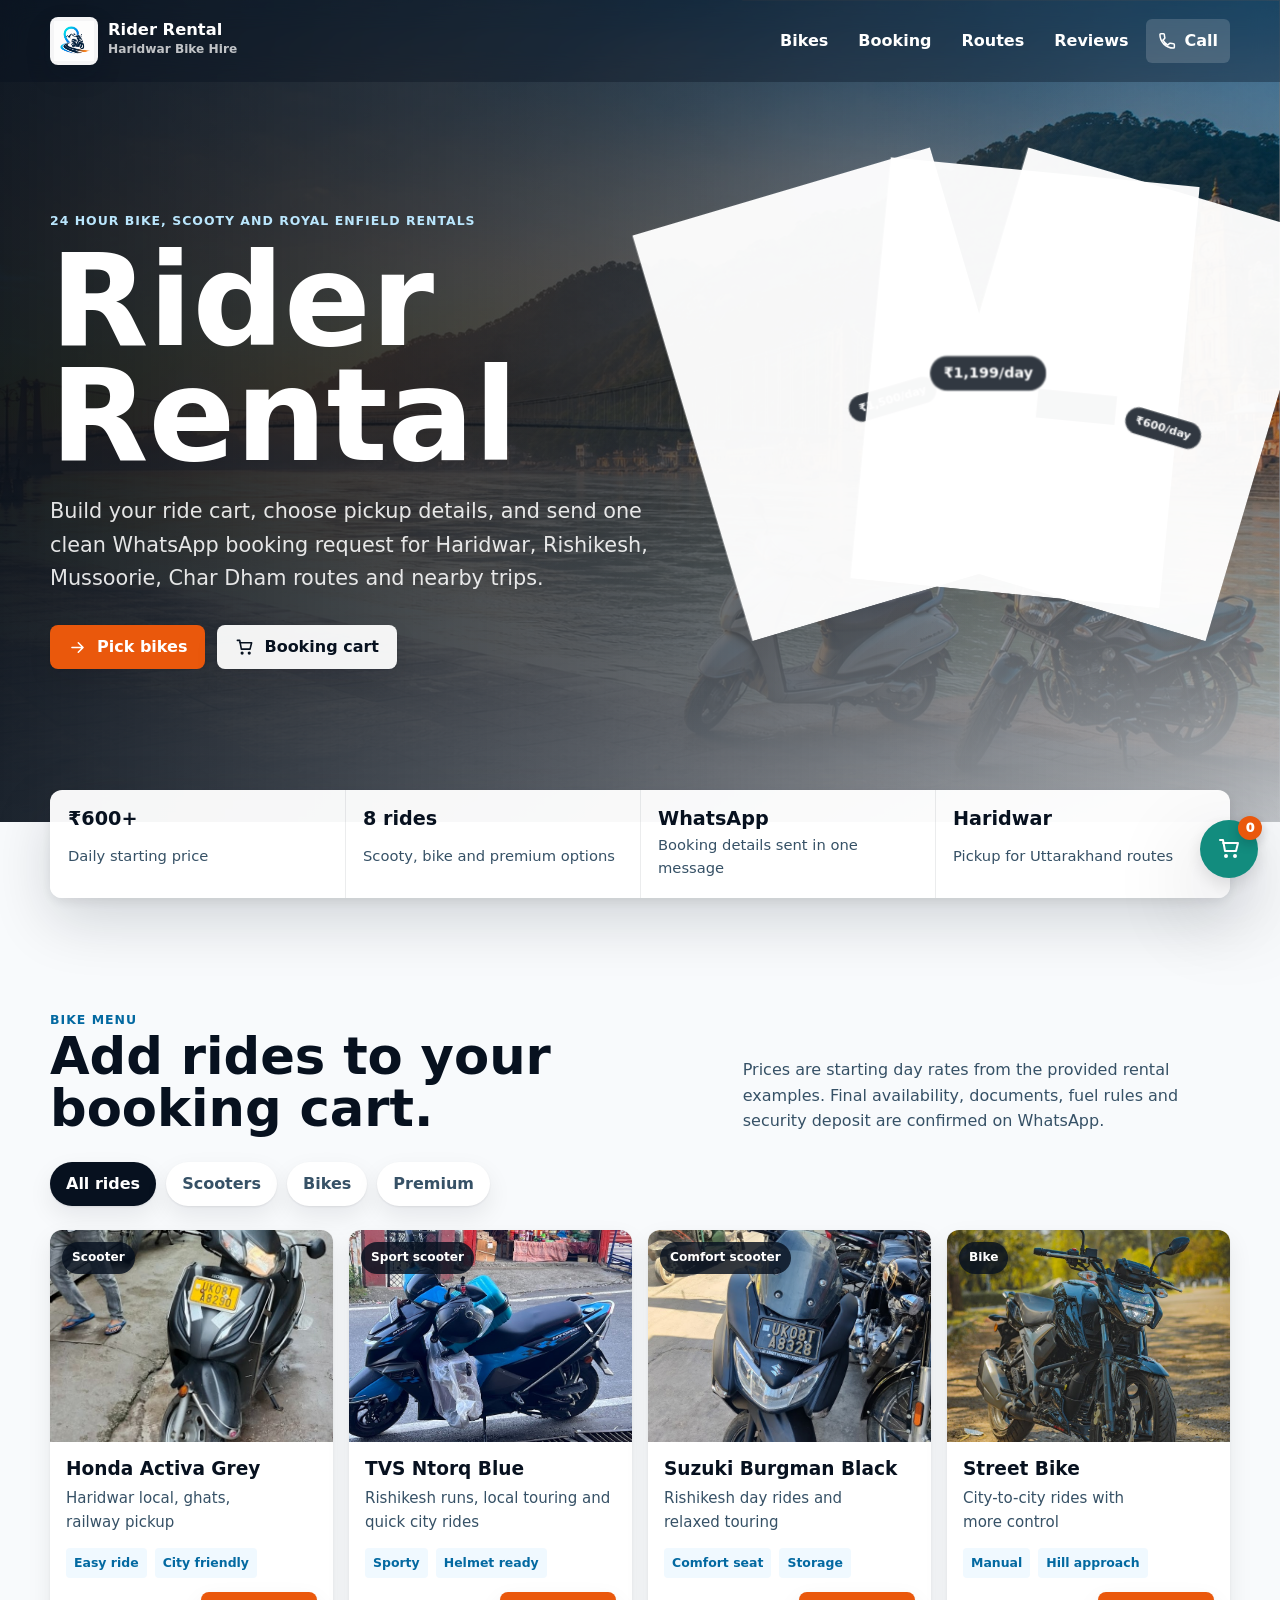
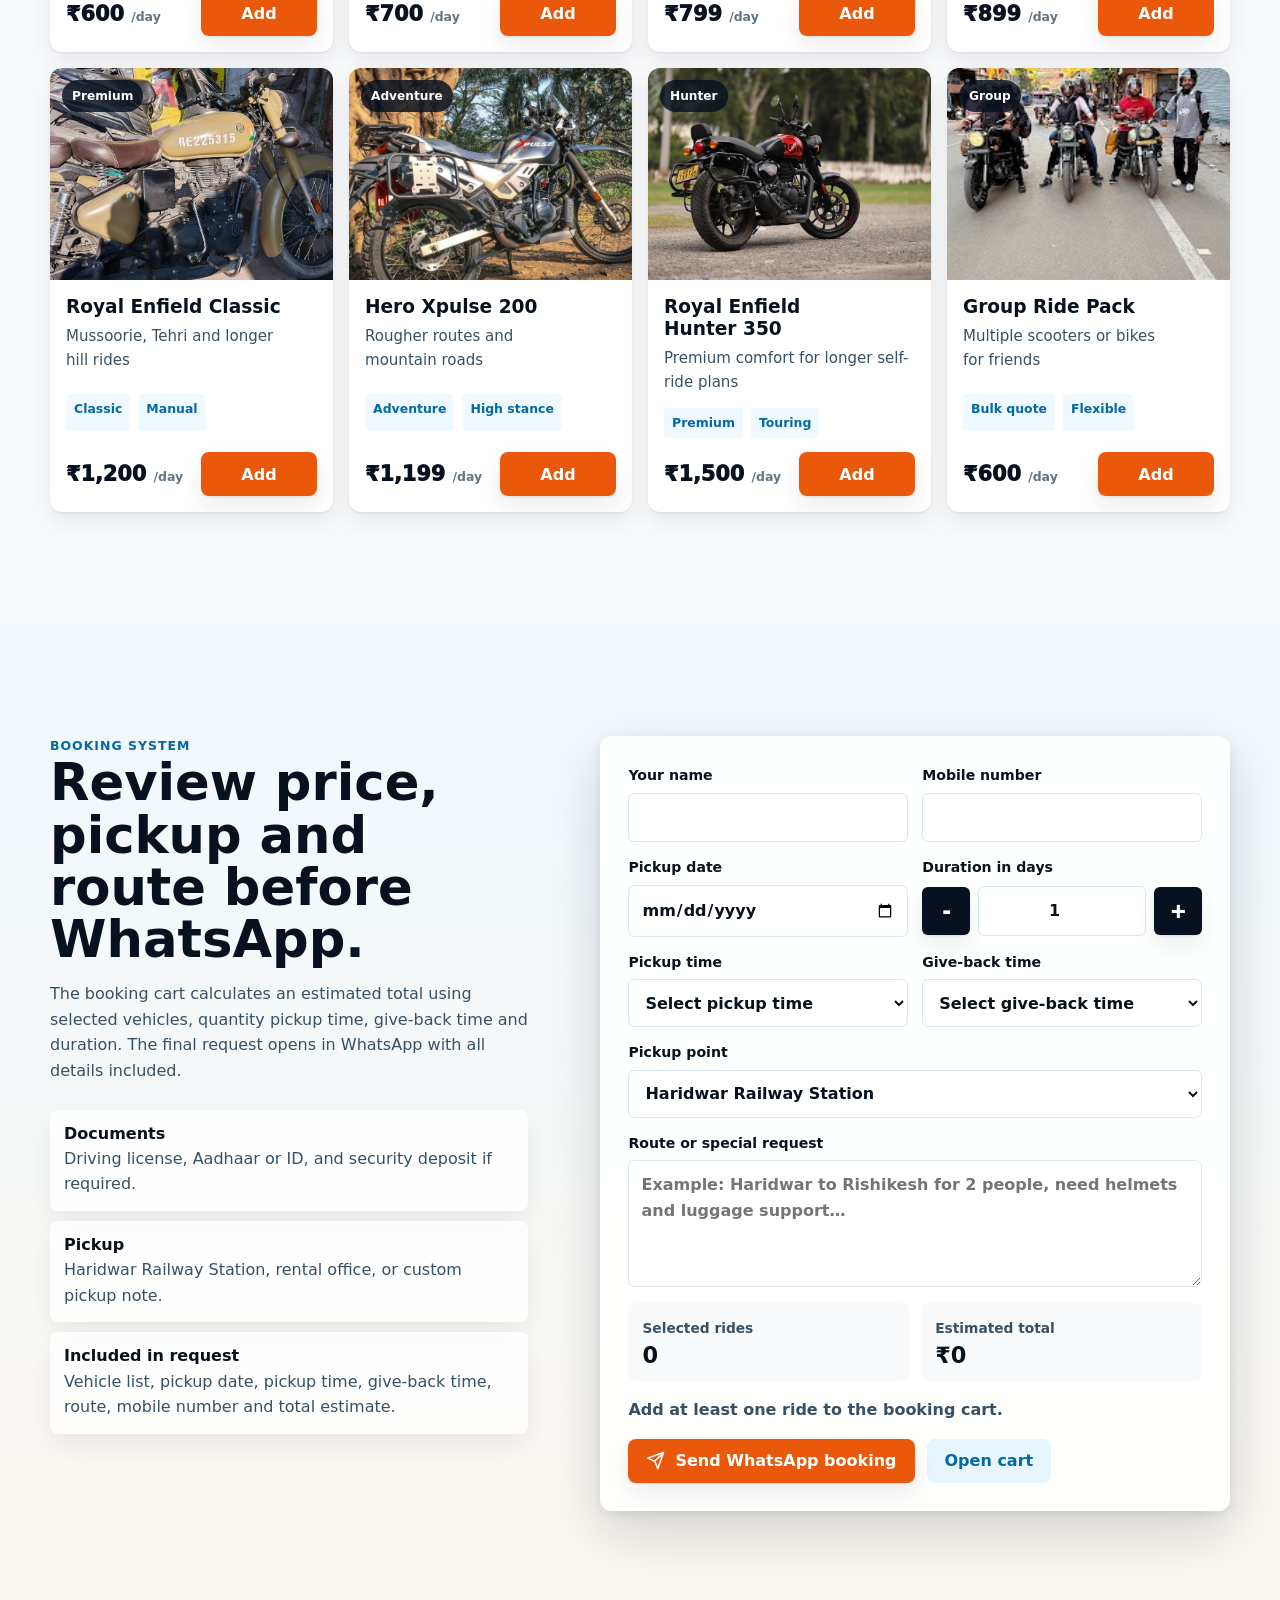
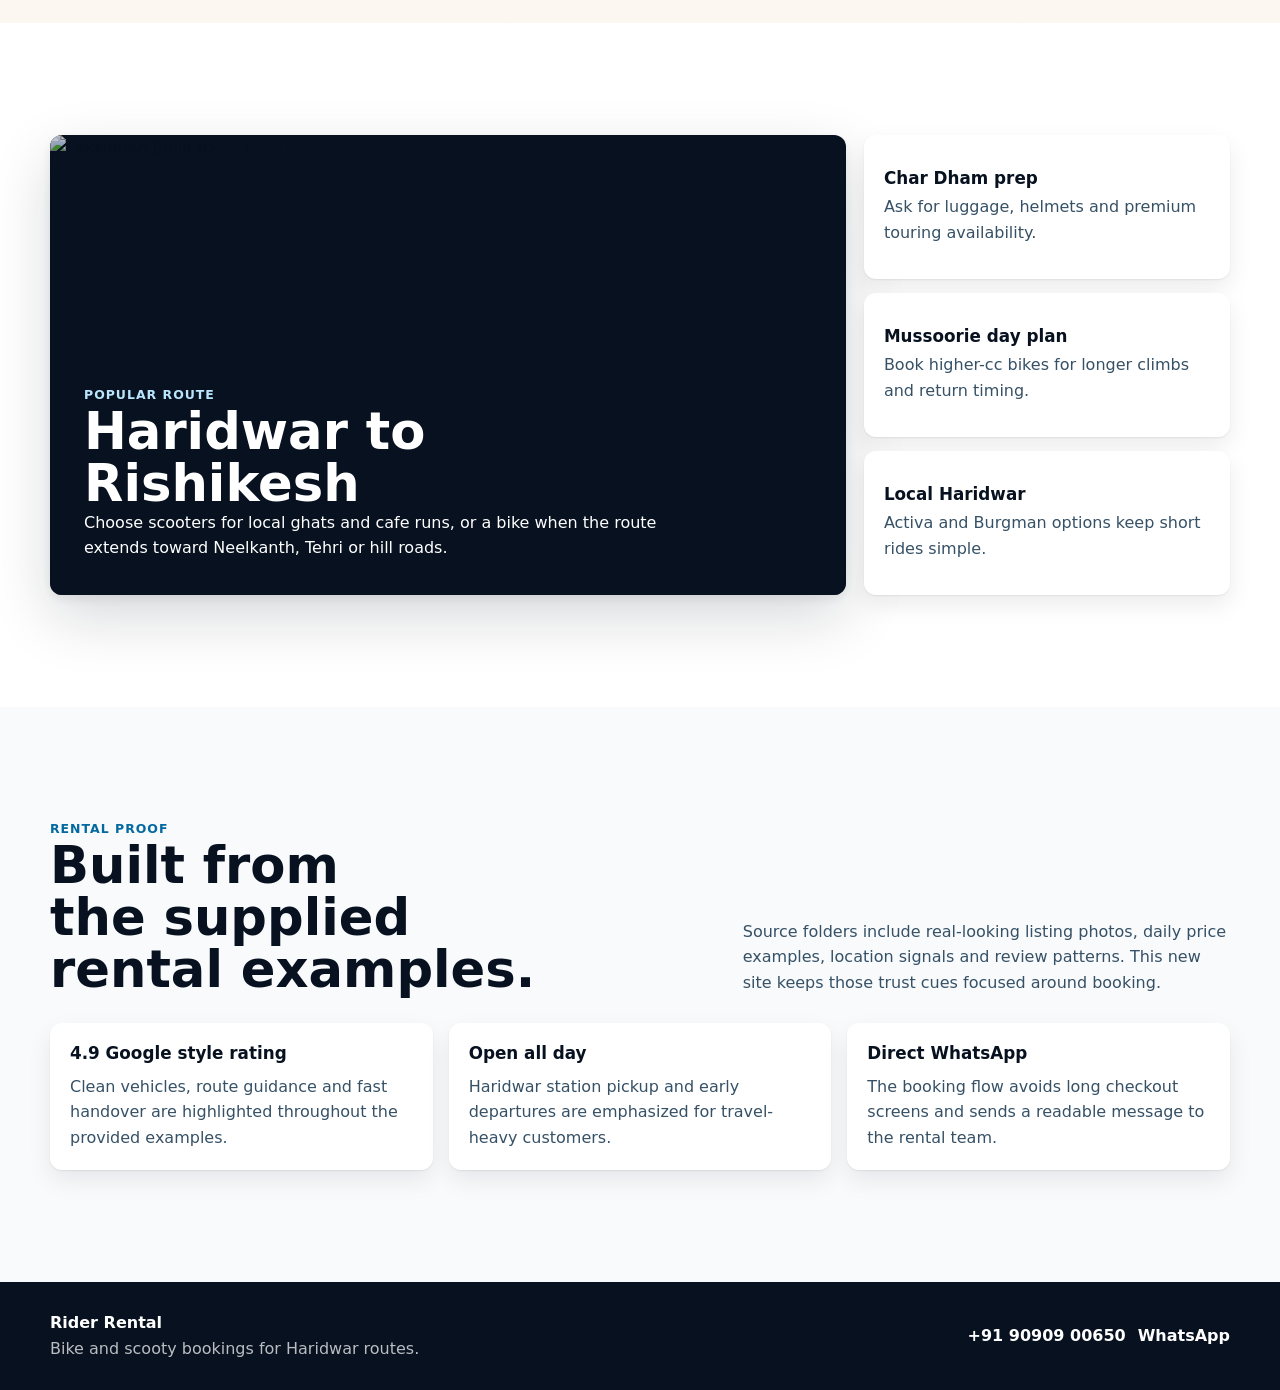
==== index.html @ 8353dd6f "initialize Rider Rental bike booking website with landing page, cart system, and asset library" ====
<!doctype html>
<html lang="en">

<head>
  <meta charset="utf-8">
  <meta name="viewport" content="width=device-width, initial-scale=1">
  <meta name="theme-color" content="#f8fafc">
  <meta name="description"
    content="Rider Rental is a Haridwar bike and scooty rental website with live booking cart, route planning, daily prices, and WhatsApp booking.">
  <title>Rider Rental | Bike & Scooty Booking in Haridwar</title>
  <link rel="icon" type="image/png" href="assets/logo.png">
  <link rel="stylesheet" href="styles.css?v=7">
</head>

<body>
  <a class="skip-link" href="#main">Skip to main content</a>

  <header class="site-header" data-header>
    <nav class="nav-shell" aria-label="Primary navigation">
      <a class="brand" href="#top" aria-label="Rider Rental home">
        <span class="brand-mark" aria-hidden="true">
          <img src="assets/logo.png" width="879" height="1024" alt="">
        </span>
        <span>
          <strong>Rider Rental</strong>
          <small>Haridwar Bike Hire</small>
        </span>
      </a>

      <button class="menu-toggle" type="button" aria-label="Open menu" aria-expanded="false" data-menu-toggle>
        <svg viewBox="0 0 24 24" aria-hidden="true">
          <path d="M4 7h16M4 12h16M4 17h16"></path>
        </svg>
      </button>

      <div class="nav-links" data-nav-links>
        <a href="#bikes">Bikes</a>
        <a href="#booking">Booking</a>
        <a href="#routes">Routes</a>
        <a href="#reviews">Reviews</a>
        <a class="nav-call" href="tel:+919090900650">
          <svg viewBox="0 0 24 24" aria-hidden="true">
            <path
              d="M6.6 10.8a15.7 15.7 0 0 0 6.6 6.6l2.2-2.2c.3-.3.8-.4 1.2-.3 1.3.4 2.6.6 4 .6.7 0 1.2.5 1.2 1.2v3.5c0 .7-.5 1.2-1.2 1.2C10.6 21.4 2.6 13.4 2.6 3.4c0-.7.5-1.2 1.2-1.2h3.5c.7 0 1.2.5 1.2 1.2 0 1.4.2 2.7.6 4 .1.4 0 .9-.3 1.2l-2.2 2.2Z">
            </path>
          </svg>
          Call
        </a>
      </div>
    </nav>
  </header>

  <main id="main">
    <section class="hero" id="top" aria-labelledby="hero-title">
      <img class="hero-image hero-image-primary" src="assets/places/hero-haridwar-rishikesh.jpg" width="1672"
        height="941" alt="" fetchpriority="high">
      <img class="hero-image hero-image-secondary" src="assets/places/rishikesh-lakshman-jhula.jpg" width="4608"
        height="2592" alt="">
      <div class="hero-shade" aria-hidden="true"></div>
      <div class="hero-inner shell">
        <div class="hero-copy reveal">
          <p class="eyebrow">24 hour bike, scooty and Royal Enfield rentals</p>
          <h1 id="hero-title"><span>Rider</span><span>Rental</span></h1>
          <p class="hero-lede">
            Build your ride cart, choose pickup details, and send one clean WhatsApp booking
            request for Haridwar, Rishikesh, Mussoorie, Char Dham routes and nearby trips.
          </p>
          <div class="hero-actions">
            <a class="button button-primary" href="#bikes">
              <svg viewBox="0 0 24 24" aria-hidden="true">
                <path d="M5 12h14M13 6l6 6-6 6"></path>
              </svg>
              Pick bikes
            </a>
            <button class="button button-secondary" type="button" data-open-cart>
              <svg viewBox="0 0 24 24" aria-hidden="true">
                <path d="M6 6h15l-2 8H8L6 3H3"></path>
                <path d="M9 20a1 1 0 1 0 0-2 1 1 0 0 0 0 2Zm9 0a1 1 0 1 0 0-2 1 1 0 0 0 0 2Z"></path>
              </svg>
              Booking cart
            </button>
          </div>
        </div>

        <div class="ride-visual reveal" data-tilt aria-hidden="true">
          <div class="instants-stack" id="instants-stack">
            <!-- Card 0: Hunter 350 -->
            <div class="instant-card" data-bike-id="hunter" style="--card-index: 0;">
              <div class="card-header">
                <div class="card-avatar-wrapper">
                  <img src="assets/logo.png" class="card-avatar" alt="">
                </div>
                <div class="card-user-info">
                  <span class="card-username">rider_rental <span class="card-verify-badge"></span></span>
                  <span class="card-location">Haridwar, Uttarakhand</span>
                </div>
                <svg class="card-dots" viewBox="0 0 24 24" width="20" height="20" fill="currentColor">
                  <path
                    d="M12 8c1.1 0 2-.9 2-2s-.9-2-2-2-2 .9-2 2 .9 2 2 2zm0 2c-1.1 0-2 .9-2 2s.9 2 2 2 2-.9 2-2-.9-2-2-2zm0 6c-1.1 0-2 .9-2 2s.9 2 2 2 2-.9 2-2-.9-2-2-2z" />
                </svg>
              </div>
              <div class="card-image-wrapper">
                <img class="card-image" src="assets/bikes/hunter-350-red.jpg" alt="Royal Enfield Hunter 350">
                <span class="card-price-badge">₹1,500/day</span>
              </div>
              <div class="card-footer">
                <div class="card-actions">
                  <button class="card-action-btn like-btn" type="button" aria-label="Like">
                    <svg viewBox="0 0 24 24" width="24" height="24">
                      <path
                        d="M12 21.35l-1.45-1.32C5.4 15.36 2 12.28 2 8.5 2 5.42 4.42 3 7.5 3c1.74 0 3.41.81 4.5 2.09C13.09 3.81 14.76 3 16.5 3 19.58 3 22 5.42 22 8.5c0 3.78-3.4 6.86-8.55 11.54L12 21.35z" />
                    </svg>
                  </button>
                  <button class="card-action-btn comment-btn" type="button" aria-label="Comment">
                    <svg viewBox="0 0 24 24" width="24" height="24">
                      <path d="M21 15a2 2 0 0 1-2 2H7l-4 4V5a2 2 0 0 1 2-2h14a2 2 0 0 1 2 2z" />
                    </svg>
                  </button>
                  <button class="card-action-btn share-btn" type="button" aria-label="Share">
                    <svg viewBox="0 0 24 24" width="24" height="24">
                      <path d="M2.01 21L23 12 2.01 3 2 10l15 2-15 2z" />
                    </svg>
                  </button>
                </div>
                <div class="card-caption">
                  <strong>Royal Enfield Hunter 350</strong> Premium comfort for longer self-ride plans.
                </div>
                <div class="card-meta">View all 18 comments • Just now</div>
              </div>
            </div>

            <!-- Card 1: Hero Xpulse 200 -->
            <div class="instant-card" data-bike-id="xpulse" style="--card-index: 1;">
              <div class="card-header">
                <div class="card-avatar-wrapper">
                  <img src="assets/logo.png" class="card-avatar" alt="">
                </div>
                <div class="card-user-info">
                  <span class="card-username">rider_rental <span class="card-verify-badge"></span></span>
                  <span class="card-location">Mussoorie routes</span>
                </div>
                <svg class="card-dots" viewBox="0 0 24 24" width="20" height="20" fill="currentColor">
                  <path
                    d="M12 8c1.1 0 2-.9 2-2s-.9-2-2-2-2 .9-2 2 .9 2 2 2zm0 2c-1.1 0-2 .9-2 2s.9 2 2 2 2-.9 2-2-.9-2-2-2zm0 6c-1.1 0-2 .9-2 2s.9 2 2 2 2-.9 2-2-.9-2-2-2z" />
                </svg>
              </div>
              <div class="card-image-wrapper">
                <img class="card-image" src="assets/bikes/classic-bullet.jpg" alt="Hero Xpulse 200">
                <span class="card-price-badge">₹1,199/day</span>
              </div>
              <div class="card-footer">
                <div class="card-actions">
                  <button class="card-action-btn like-btn" type="button" aria-label="Like">
                    <svg viewBox="0 0 24 24" width="24" height="24">
                      <path
                        d="M12 21.35l-1.45-1.32C5.4 15.36 2 12.28 2 8.5 2 5.42 4.42 3 7.5 3c1.74 0 3.41.81 4.5 2.09C13.09 3.81 14.76 3 16.5 3 19.58 3 22 5.42 22 8.5c0 3.78-3.4 6.86-8.55 11.54L12 21.35z" />
                    </svg>
                  </button>
                  <button class="card-action-btn comment-btn" type="button" aria-label="Comment">
                    <svg viewBox="0 0 24 24" width="24" height="24">
                      <path d="M21 15a2 2 0 0 1-2 2H7l-4 4V5a2 2 0 0 1 2-2h14a2 2 0 0 1 2 2z" />
                    </svg>
                  </button>
                  <button class="card-action-btn share-btn" type="button" aria-label="Share">
                    <svg viewBox="0 0 24 24" width="24" height="24">
                      <path d="M2.01 21L23 12 2.01 3 2 10l15 2-15 2z" />
                    </svg>
                  </button>
                </div>
                <div class="card-caption">
                  <strong>Hero Xpulse 200</strong> Adventure stance, perfect for rougher mountain routes.
                </div>
                <div class="card-meta">View all 12 comments • 1 hour ago</div>
              </div>
            </div>

            <!-- Card 2: TVS Ntorq Blue -->
            <div class="instant-card" data-bike-id="ntorq" style="--card-index: 2;">
              <div class="card-header">
                <div class="card-avatar-wrapper">
                  <img src="assets/logo.png" class="card-avatar" alt="">
                </div>
                <div class="card-user-info">
                  <span class="card-username">rider_rental <span class="card-verify-badge"></span></span>
                  <span class="card-location">Rishikesh café runs</span>
                </div>
                <svg class="card-dots" viewBox="0 0 24 24" width="20" height="20" fill="currentColor">
                  <path
                    d="M12 8c1.1 0 2-.9 2-2s-.9-2-2-2-2 .9-2 2 .9 2 2 2zm0 2c-1.1 0-2 .9-2 2s.9 2 2 2 2-.9 2-2-.9-2-2-2zm0 6c-1.1 0-2 .9-2 2s.9 2 2 2 2-.9 2-2-.9-2-2-2z" />
                </svg>
              </div>
              <div class="card-image-wrapper">
                <img class="card-image" src="assets/bikes/tvs-ntorq-blue.jpg" alt="TVS Ntorq Blue">
                <span class="card-price-badge">₹700/day</span>
              </div>
              <div class="card-footer">
                <div class="card-actions">
                  <button class="card-action-btn like-btn" type="button" aria-label="Like">
                    <svg viewBox="0 0 24 24" width="24" height="24">
                      <path
                        d="M12 21.35l-1.45-1.32C5.4 15.36 2 12.28 2 8.5 2 5.42 4.42 3 7.5 3c1.74 0 3.41.81 4.5 2.09C13.09 3.81 14.76 3 16.5 3 19.58 3 22 5.42 22 8.5c0 3.78-3.4 6.86-8.55 11.54L12 21.35z" />
                    </svg>
                  </button>
                  <button class="card-action-btn comment-btn" type="button" aria-label="Comment">
                    <svg viewBox="0 0 24 24" width="24" height="24">
                      <path d="M21 15a2 2 0 0 1-2 2H7l-4 4V5a2 2 0 0 1 2-2h14a2 2 0 0 1 2 2z" />
                    </svg>
                  </button>
                  <button class="card-action-btn share-btn" type="button" aria-label="Share">
                    <svg viewBox="0 0 24 24" width="24" height="24">
                      <path d="M2.01 21L23 12 2.01 3 2 10l15 2-15 2z" />
                    </svg>
                  </button>
                </div>
                <div class="card-caption">
                  <strong>TVS Ntorq Blue</strong> Sporty, helmet-ready, and great for quick local touring.
                </div>
                <div class="card-meta">View all 8 comments • 2 hours ago</div>
              </div>
            </div>

            <!-- Card 3: Honda Activa Grey -->
            <div class="instant-card" data-bike-id="activa" style="--card-index: 3;">
              <div class="card-header">
                <div class="card-avatar-wrapper">
                  <img src="assets/logo.png" class="card-avatar" alt="">
                </div>
                <div class="card-user-info">
                  <span class="card-username">rider_rental <span class="card-verify-badge"></span></span>
                  <span class="card-location">Haridwar local ghats</span>
                </div>
                <svg class="card-dots" viewBox="0 0 24 24" width="20" height="20" fill="currentColor">
                  <path
                    d="M12 8c1.1 0 2-.9 2-2s-.9-2-2-2-2 .9-2 2 .9 2 2 2zm0 2c-1.1 0-2 .9-2 2s.9 2 2 2 2-.9 2-2-.9-2-2-2zm0 6c-1.1 0-2 .9-2 2s.9 2 2 2 2-.9 2-2-.9-2-2-2z" />
                </svg>
              </div>
              <div class="card-image-wrapper">
                <img class="card-image" src="assets/bikes/street-bike.jpg" alt="Honda Activa Grey">
                <span class="card-price-badge">₹600/day</span>
              </div>
              <div class="card-footer">
                <div class="card-actions">
                  <button class="card-action-btn like-btn" type="button" aria-label="Like">
                    <svg viewBox="0 0 24 24" width="24" height="24">
                      <path
                        d="M12 21.35l-1.45-1.32C5.4 15.36 2 12.28 2 8.5 2 5.42 4.42 3 7.5 3c1.74 0 3.41.81 4.5 2.09C13.09 3.81 14.76 3 16.5 3 19.58 3 22 5.42 22 8.5c0 3.78-3.4 6.86-8.55 11.54L12 21.35z" />
                    </svg>
                  </button>
                  <button class="card-action-btn comment-btn" type="button" aria-label="Comment">
                    <svg viewBox="0 0 24 24" width="24" height="24">
                      <path d="M21 15a2 2 0 0 1-2 2H7l-4 4V5a2 2 0 0 1 2-2h14a2 2 0 0 1 2 2z" />
                    </svg>
                  </button>
                  <button class="card-action-btn share-btn" type="button" aria-label="Share">
                    <svg viewBox="0 0 24 24" width="24" height="24">
                      <path d="M2.01 21L23 12 2.01 3 2 10l15 2-15 2z" />
                    </svg>
                  </button>
                </div>
                <div class="card-caption">
                  <strong>Honda Activa Grey</strong> Easy city friendly ride, perfect for short ghat pickups.
                </div>
                <div class="card-meta">View all 25 comments • 4 hours ago</div>
              </div>
            </div>
          </div>
        </div>
      </div>
    </section>

    <section class="trust-strip" aria-label="Rental highlights">
      <div>
        <strong>₹600+</strong>
        <span>Daily starting price</span>
      </div>
      <div>
        <strong>8 rides</strong>
        <span>Scooty, bike and premium options</span>
      </div>
      <div>
        <strong>WhatsApp</strong>
        <span>Booking details sent in one message</span>
      </div>
      <div>
        <strong>Haridwar</strong>
        <span>Pickup for Uttarakhand routes</span>
      </div>
    </section>

    <section class="section bikes-section" id="bikes" aria-labelledby="bikes-title">
      <div class="shell">
        <div class="section-head">
          <div>
            <p class="eyebrow dark">Bike menu</p>
            <h2 id="bikes-title">Add rides to your booking cart.</h2>
          </div>
          <p>
            Prices are starting day rates from the provided rental examples. Final availability,
            documents, fuel rules and security deposit are confirmed on WhatsApp.
          </p>
        </div>

        <div class="bikes-toolbar" aria-label="Bike filters">
          <button class="filter-chip is-active" type="button" data-filter="all">All rides</button>
          <button class="filter-chip" type="button" data-filter="scooter">Scooters</button>
          <button class="filter-chip" type="button" data-filter="bike">Bikes</button>
          <button class="filter-chip" type="button" data-filter="premium">Premium</button>
        </div>

        <div class="bikes-grid" id="bikes-grid" aria-live="polite"></div>
      </div>
    </section>

    <section class="section booking-section" id="booking" aria-labelledby="booking-title">
      <div class="shell booking-layout">
        <div class="booking-copy">
          <p class="eyebrow dark">Booking system</p>
          <h2 id="booking-title">Review price, pickup and route before WhatsApp.</h2>
          <p>
            The booking cart calculates an estimated total using selected vehicles, quantity
            pickup time, give-back time and duration. The final request opens in WhatsApp with all details included.
          </p>
          <div class="document-list">
            <div>
              <strong>Documents</strong>
              <span>Driving license, Aadhaar or ID, and security deposit if required.</span>
            </div>
            <div>
              <strong>Pickup</strong>
              <span>Haridwar Railway Station, rental office, or custom pickup note.</span>
            </div>
            <div>
              <strong>Included in request</strong>
              <span>Vehicle list, pickup date, pickup time, give-back time, route, mobile number and total
                estimate.</span>
            </div>
          </div>
        </div>

        <form class="booking-form" id="booking-form" novalidate>
          <div class="form-grid">
            <label>
              <span>Your name</span>
              <input id="customer-name" name="name" type="text" autocomplete="name" required>
            </label>
            <label>
              <span>Mobile number</span>
              <input id="customer-phone" name="phone" type="tel" inputmode="tel" autocomplete="tel" required>
            </label>
            <label>
              <span>Pickup date</span>
              <input id="pickup-date" name="pickupDate" type="date" required>
            </label>
            <div class="form-field">
              <span class="field-label" id="duration-label">Duration in days</span>
              <span class="duration-control" role="group" aria-labelledby="duration-label">
                <button class="stepper-button" type="button" data-days-decrease
                  aria-label="Decrease rental days">-</button>
                <input id="duration-days" name="duration" type="number" min="1" max="30" inputmode="numeric" value="1"
                  aria-labelledby="duration-label" required>
                <button class="stepper-button" type="button" data-days-increase
                  aria-label="Increase rental days">+</button>
              </span>
            </div>
            <label>
              <span>Pickup time</span>
              <select id="pickup-time" name="pickupTime" required>
                <option value="">Select pickup time</option>
                <option>06:00 AM</option>
                <option>07:00 AM</option>
                <option>08:00 AM</option>
                <option>09:00 AM</option>
                <option>10:00 AM</option>
                <option>11:00 AM</option>
                <option>12:00 PM</option>
                <option>01:00 PM</option>
                <option>02:00 PM</option>
                <option>03:00 PM</option>
                <option>04:00 PM</option>
                <option>05:00 PM</option>
                <option>06:00 PM</option>
                <option>07:00 PM</option>
                <option>08:00 PM</option>
              </select>
            </label>
            <label>
              <span>Give-back time</span>
              <select id="return-time" name="returnTime" required>
                <option value="">Select give-back time</option>
                <option>06:00 AM</option>
                <option>07:00 AM</option>
                <option>08:00 AM</option>
                <option>09:00 AM</option>
                <option>10:00 AM</option>
                <option>11:00 AM</option>
                <option>12:00 PM</option>
                <option>01:00 PM</option>
                <option>02:00 PM</option>
                <option>03:00 PM</option>
                <option>04:00 PM</option>
                <option>05:00 PM</option>
                <option>06:00 PM</option>
                <option>07:00 PM</option>
                <option>08:00 PM</option>
                <option>09:00 PM</option>
              </select>
            </label>
            <label class="full">
              <span>Pickup point</span>
              <select id="pickup-point" name="pickup">
                <option>Haridwar Railway Station</option>
                <option>Rental office, Haridwar</option>
                <option>Rishikesh pickup request</option>
                <option>Custom pickup in route note</option>
              </select>
            </label>
            <label class="full">
              <span>Route or special request</span>
              <textarea id="route-note" name="route" rows="4"
                placeholder="Example: Haridwar to Rishikesh for 2 people, need helmets and luggage support…"></textarea>
            </label>
          </div>

          <div class="booking-summary" aria-label="Booking total">
            <div>
              <span>Selected rides</span>
              <strong class="number" data-cart-count>0</strong>
            </div>
            <div>
              <span>Estimated total</span>
              <strong class="number" data-cart-total>₹0</strong>
            </div>
          </div>

          <p class="form-status" id="form-status" role="status" aria-live="polite">
            Add at least one ride to the booking cart.
          </p>

          <div class="form-actions">
            <button class="button button-primary" type="submit">
              <svg viewBox="0 0 24 24" aria-hidden="true">
                <path d="m22 2-7 20-4-9-9-4 20-7Z"></path>
                <path d="M22 2 11 13"></path>
              </svg>
              Send WhatsApp booking
            </button>
            <button class="button button-ghost" type="button" data-open-cart>Open cart</button>
          </div>
        </form>
      </div>
    </section>

    <section class="section routes-section" id="routes" aria-labelledby="routes-title">
      <div class="shell routes-grid">
        <div class="route-card reveal">
          <img src="assets/places/rishikesh-lakshman-jhula.jpg" width="4608" height="2592" loading="lazy"
            alt="Lakshman Jhula route near Rishikesh">
          <div>
            <p class="eyebrow dark">Popular route</p>
            <h2 id="routes-title">Haridwar to Rishikesh</h2>
            <p>Choose scooters for local ghats and cafe runs, or a bike when the route extends toward Neelkanth, Tehri
              or hill roads.</p>
          </div>
        </div>
        <div class="route-stack">
          <article class="mini-route reveal">
            <strong>Char Dham prep</strong>
            <span>Ask for luggage, helmets and premium touring availability.</span>
          </article>
          <article class="mini-route reveal">
            <strong>Mussoorie day plan</strong>
            <span>Book higher-cc bikes for longer climbs and return timing.</span>
          </article>
          <article class="mini-route reveal">
            <strong>Local Haridwar</strong>
            <span>Activa and Burgman options keep short rides simple.</span>
          </article>
        </div>
      </div>
    </section>

    <section class="section reviews-section" id="reviews" aria-labelledby="reviews-title">
      <div class="shell">
        <div class="section-head">
          <div>
            <p class="eyebrow dark">Rental proof</p>
            <h2 id="reviews-title">Built from the supplied rental examples.</h2>
          </div>
          <p>Source folders include real-looking listing photos, daily price examples, location signals and review
            patterns. This new site keeps those trust cues focused around booking.</p>
        </div>
        <div class="review-grid">
          <article class="review-card reveal">
            <span class="rating">4.9 Google style rating</span>
            <p>Clean vehicles, route guidance and fast handover are highlighted throughout the provided examples.</p>
          </article>
          <article class="review-card reveal">
            <span class="rating">Open all day</span>
            <p>Haridwar station pickup and early departures are emphasized for travel-heavy customers.</p>
          </article>
          <article class="review-card reveal">
            <span class="rating">Direct WhatsApp</span>
            <p>The booking flow avoids long checkout screens and sends a readable message to the rental team.</p>
          </article>
        </div>
      </div>
    </section>
  </main>

  <button class="cart-fab" type="button" data-open-cart aria-label="Open booking cart">
    <svg viewBox="0 0 24 24" aria-hidden="true">
      <path d="M6 6h15l-2 8H8L6 3H3"></path>
      <path d="M9 20a1 1 0 1 0 0-2 1 1 0 0 0 0 2Zm9 0a1 1 0 1 0 0-2 1 1 0 0 0 0 2Z"></path>
    </svg>
    <span class="cart-fab-count number" data-cart-count>0</span>
  </button>

  <aside class="cart-drawer" data-cart-drawer aria-labelledby="cart-title" aria-hidden="true">
    <div class="cart-panel">
      <div class="cart-head">
        <div>
          <p class="eyebrow dark">Booking cart</p>
          <h2 id="cart-title">Your ride selection</h2>
        </div>
        <button class="icon-button" type="button" data-close-cart aria-label="Close booking cart">
          <svg viewBox="0 0 24 24" aria-hidden="true">
            <path d="M18 6 6 18M6 6l12 12"></path>
          </svg>
        </button>
      </div>
      <div class="cart-items" data-cart-items></div>
      <div class="cart-empty" data-cart-empty>
        <strong>No rides selected</strong>
        <span>Choose from the bike menu and they will appear here.</span>
      </div>
      <div class="cart-footer">
        <div class="cart-total-line">
          <span>Total estimate</span>
          <strong class="number" data-cart-total>₹0</strong>
        </div>
        <div class="cart-footer-actions">
          <button class="button button-ghost" type="button" data-clear-cart>Clear</button>
          <a class="button button-primary" href="#booking" data-close-cart-link>Continue booking</a>
        </div>
      </div>
    </div>
  </aside>

  <footer class="site-footer">
    <div class="shell footer-grid">
      <div>
        <strong>Rider Rental</strong>
        <span>Bike and scooty bookings for Haridwar routes.</span>
      </div>
      <div>
        <a href="tel:+919090900650">+91 90909 00650</a>
        <a href="https://wa.me/919090900650" target="_blank" rel="noopener">WhatsApp</a>
      </div>
    </div>
  </footer>

  <script src="script.js?v=7" defer></script>
</body>

</html>
---- styles.css ----
:root {
  color-scheme: light;
  --ink: #07111f;
  --ink-soft: #365166;
  --ink-muted: #607586;
  --surface: #ffffff;
  --surface-soft: #f8fafc;
  --surface-sky: #f0f9ff;
  --surface-warm: #fff7ed;
  --line: #dbe8f0;
  --line-strong: #b7cfde;
  --brand: #0ea5e9;
  --brand-strong: #0369a1;
  --accent: #ea580c;
  --accent-strong: #c2410c;
  --success: #15803d;
  --danger: #dc2626;
  --whatsapp: #128c7e;
  --shadow-sm: 0 10px 24px rgba(7, 17, 31, 0.08), 0 1px 2px rgba(7, 17, 31, 0.08);
  --shadow-md: 0 22px 60px rgba(7, 17, 31, 0.16), 0 4px 12px rgba(7, 17, 31, 0.08);
  --shadow-lg: 0 32px 90px rgba(7, 17, 31, 0.24), 0 6px 18px rgba(7, 17, 31, 0.12);
  --radius-xs: 4px;
  --radius-sm: 6px;
  --radius-md: 8px;
  --radius-lg: 12px;
  --max: 1180px;
  --ease: cubic-bezier(0.2, 0, 0, 1);
  --header-height: 82px;
}

* {
  box-sizing: border-box;
}

html {
  scroll-behavior: smooth;
  -webkit-font-smoothing: antialiased;
  text-rendering: optimizeLegibility;
}

[id] {
  scroll-margin-top: 96px;
}

body {
  margin: 0;
  background: var(--surface-soft);
  color: var(--ink);
  font-family: Inter, ui-sans-serif, system-ui, -apple-system, BlinkMacSystemFont, "Segoe UI", sans-serif;
  font-size: 16px;
  line-height: 1.6;
  overflow-x: hidden;
  touch-action: manipulation;
  -webkit-tap-highlight-color: rgba(14, 165, 233, 0.18);
}

body.menu-open,
body.cart-open {
  overflow: hidden;
}

img,
svg {
  display: block;
}

img {
  max-width: 100%;
  height: auto;
}

svg {
  fill: none;
  stroke: currentColor;
  stroke-linecap: round;
  stroke-linejoin: round;
  stroke-width: 2;
}

a {
  color: inherit;
  text-decoration: none;
}

button,
input,
select,
textarea {
  font: inherit;
}

button {
  cursor: pointer;
}

:focus-visible {
  outline: 3px solid rgba(234, 88, 12, 0.72);
  outline-offset: 4px;
}

::selection {
  background: rgba(14, 165, 233, 0.24);
}

.number {
  font-variant-numeric: tabular-nums;
}

.shell {
  width: min(100% - 32px, var(--max));
  margin-inline: auto;
}

.skip-link {
  position: fixed;
  top: 16px;
  left: 16px;
  z-index: 1000;
  transform: translateY(-140%);
  border-radius: var(--radius-sm);
  background: var(--ink);
  color: #fff;
  padding: 10px 14px;
  font-weight: 800;
  transition-property: transform;
  transition-duration: 180ms;
  transition-timing-function: var(--ease);
}

.skip-link:focus {
  transform: translateY(0);
}

.site-header {
  position: fixed;
  inset: 0 0 auto;
  z-index: 80;
  padding: 14px clamp(16px, 3vw, 32px);
  background: rgba(7, 17, 31, 0.34);
  color: #fff;
  backdrop-filter: blur(14px);
  transition-property: background-color, box-shadow, padding, color;
  transition-duration: 220ms;
  transition-timing-function: var(--ease);
}

.site-header.is-scrolled,
.site-header.menu-open {
  background: rgba(248, 250, 252, 0.96);
  color: var(--ink);
  box-shadow: 0 14px 34px rgba(7, 17, 31, 0.11);
}

.nav-shell {
  width: min(100%, var(--max));
  min-height: 54px;
  margin-inline: auto;
  display: flex;
  align-items: center;
  justify-content: space-between;
  gap: 16px;
}

.brand {
  min-height: 48px;
  display: inline-flex;
  align-items: center;
  gap: 10px;
}

.brand-mark {
  width: 48px;
  height: 48px;
  display: grid;
  place-items: center;
  overflow: hidden;
  border-radius: var(--radius-md);
  background: rgba(255, 255, 255, 0.96);
  padding: 4px;
  box-shadow: 0 10px 24px rgba(7, 17, 31, 0.18);
}

.brand-mark img {
  width: 100%;
  height: 100%;
  object-fit: contain;
}

.brand strong {
  display: block;
  font-size: 1.02rem;
  line-height: 1;
  letter-spacing: 0;
}

.brand small {
  display: block;
  margin-top: 2px;
  color: currentColor;
  font-size: 0.76rem;
  font-weight: 750;
  opacity: 0.74;
}

.nav-links {
  display: flex;
  align-items: center;
  justify-content: center;
  gap: 6px;
  font-weight: 750;
}

.nav-links a,
.nav-call,
.menu-toggle,
.icon-button,
.filter-chip,
.button {
  min-height: 44px;
}

.nav-links a {
  display: inline-flex;
  align-items: center;
  border-radius: var(--radius-sm);
  padding: 0 12px;
  color: currentColor;
  transition-property: background-color, color, opacity;
  transition-duration: 180ms;
  transition-timing-function: var(--ease);
}

.nav-links a:hover {
  background: rgba(14, 165, 233, 0.12);
}

.nav-call {
  gap: 8px;
  background: rgba(255, 255, 255, 0.16);
}

.site-header.is-scrolled .nav-call,
.site-header.menu-open .nav-call {
  background: rgba(14, 165, 233, 0.12);
  color: var(--brand-strong);
}

.nav-call svg {
  width: 18px;
  height: 18px;
}

.menu-toggle {
  display: none;
  width: 46px;
  border: 0;
  border-radius: var(--radius-sm);
  background: rgba(255, 255, 255, 0.16);
  color: currentColor;
  place-items: center;
  transition-property: background-color, transform;
  transition-duration: 180ms;
  transition-timing-function: var(--ease);
}

.site-header.is-scrolled .menu-toggle,
.site-header.menu-open .menu-toggle {
  background: rgba(14, 165, 233, 0.12);
}

.menu-toggle svg {
  width: 23px;
  height: 23px;
}

.button {
  border: 0;
  border-radius: var(--radius-md);
  display: inline-flex;
  align-items: center;
  justify-content: center;
  gap: 10px;
  padding: 0 18px;
  color: inherit;
  font-weight: 850;
  line-height: 1.1;
  box-shadow: var(--shadow-sm);
  transition-property: background-color, color, box-shadow, transform, opacity;
  transition-duration: 200ms;
  transition-timing-function: var(--ease);
}

.button svg {
  width: 19px;
  height: 19px;
  flex: 0 0 auto;
}

.button:hover {
  transform: translateY(-1px);
  box-shadow: var(--shadow-md);
}

.button:active,
.menu-toggle:active,
.icon-button:active,
.filter-chip:active,
.cart-fab:active,
.quantity-button:active,
.stepper-button:active {
  transform: scale(0.96);
}

.button-primary {
  background: var(--accent);
  color: #fff;
}

.button-primary:hover {
  background: var(--accent-strong);
}

.button-secondary {
  background: rgba(255, 255, 255, 0.94);
  color: var(--ink);
}

.button-ghost {
  background: rgba(14, 165, 233, 0.1);
  color: var(--brand-strong);
  box-shadow: none;
}

.hero {
  position: relative;
  min-height: 86dvh;
  display: grid;
  align-items: end;
  overflow: hidden;
  isolation: isolate;
}

.hero-image,
.hero-shade {
  position: absolute;
  inset: 0;
  width: 100%;
  height: 100%;
}

.hero-image {
  object-fit: cover;
  z-index: -3;
}

.hero-image-primary {
  object-position: center;
}

.hero-image-secondary {
  z-index: -2;
  object-position: center;
  opacity: 0.62;
  clip-path: polygon(58% 0, 100% 0, 100% 100%, 44% 100%);
}

.hero-shade {
  z-index: -1;
  background:
    linear-gradient(90deg, rgba(4, 13, 24, 0.9) 0%, rgba(4, 13, 24, 0.62) 46%, rgba(4, 13, 24, 0.22) 100%),
    linear-gradient(180deg, rgba(4, 13, 24, 0.28) 0%, rgba(4, 13, 24, 0.2) 48%, rgba(248, 250, 252, 0.98) 100%);
}

.hero-inner {
  position: relative;
  min-height: 86dvh;
  padding: clamp(112px, 15vw, 160px) 0 clamp(64px, 8vw, 104px);
  display: grid;
  grid-template-columns: minmax(0, 1fr) minmax(320px, 0.82fr);
  align-items: center;
  gap: clamp(28px, 5vw, 72px);
}

.hero-copy {
  color: #fff;
  max-width: 670px;
}

.eyebrow {
  margin: 0 0 12px;
  color: #bae6fd;
  font-size: 0.78rem;
  font-weight: 900;
  text-transform: uppercase;
  letter-spacing: 0.08em;
}

.eyebrow.dark {
  color: var(--brand-strong);
}

.hero h1 {
  margin: 0;
  font-size: clamp(3.4rem, 10vw, 8.8rem);
  line-height: 0.9;
  letter-spacing: 0;
  text-wrap: balance;
}

.hero h1 span {
  display: block;
}

.hero-lede {
  max-width: 620px;
  margin: 22px 0 0;
  color: rgba(255, 255, 255, 0.88);
  font-size: clamp(1.06rem, 2vw, 1.3rem);
  text-wrap: pretty;
}

.hero-actions {
  display: flex;
  flex-wrap: wrap;
  gap: 12px;
  margin-top: 30px;
}

.ride-visual {
  --tilt-x: 58deg;
  --tilt-y: -14deg;
  --move-x: 0px;
  --move-y: 0px;
  position: relative;
  min-height: min(58vw, 560px);
  transform-style: preserve-3d;
  perspective: 1000px;
}

/* Instagram Instant Cards Stack (Horizontal Fan / Uno Layout) */
.instants-stack {
  position: relative;
  width: 100%;
  max-width: 540px;
  height: 420px;
  margin: 30px auto 10px;
  transform-style: preserve-3d;
  perspective: 1200px;
}

.instant-card {
  position: absolute;
  left: calc(50% - 120px);
  width: 240px;
  height: 360px;
  border-radius: var(--radius-lg);
  background: rgba(255, 255, 255, 0.96);
  border: 1px solid rgba(255, 255, 255, 0.45);
  box-shadow: 
    0 12px 30px rgba(2, 8, 23, 0.12),
    0 4px 10px rgba(2, 8, 23, 0.05);
  padding: 12px;
  display: grid;
  grid-template-rows: auto 1fr auto;
  gap: 8px;
  transition: transform 450ms var(--ease), opacity 450ms var(--ease), z-index 450ms step-end, box-shadow 300ms var(--ease);
  cursor: pointer;
  user-select: none;
  backface-visibility: hidden;
  
  /* Horizontal Fan stacking dynamics (Uno layout) */
  --fan-angle: 11deg;
  --index-offset: calc(var(--card-index) - 1.5); /* ranges from -1.5, -0.5, 0.5, 1.5 */
  
  --translate-x: calc(var(--index-offset) * 94px); /* spacing */
  --translate-y: calc(var(--index-offset) * var(--index-offset) * 6px); /* curved arc */
  --rotate: calc(var(--index-offset) * var(--fan-angle));
  --scale: 0.94;
  --z-index: calc(10 + var(--card-index)); /* z-index increases left-to-right */

  z-index: var(--z-index);
  transform: 
    translate3d(var(--translate-x), var(--translate-y), 0)
    scale(var(--scale))
    rotate(var(--rotate));
}

/* Card Hover & Auto-Pop - Pop to front & Straighten */
.instant-card:hover,
.instant-card.pop-active {
  z-index: 30 !important;
  transform: 
    translate3d(var(--translate-x), calc(var(--translate-y) - 28px), 60px)
    scale(1.08)
    rotate(0deg) !important;
  box-shadow: 
    0 24px 50px rgba(2, 8, 23, 0.22),
    0 6px 16px rgba(2, 8, 23, 0.08);
}

/* Fly-out animation when clicked */
.instant-card.fly-out {
  transform: translate3d(140%, -40px, 0) rotate(18deg) scale(0.88);
  opacity: 0;
  pointer-events: none;
}

/* Card Components */
.card-header,
.card-footer,
.card-price-badge {
  transition: opacity 300ms var(--ease);
}

.card-header {
  display: flex;
  align-items: center;
  gap: 8px;
  padding-bottom: 2px;
}

.card-avatar-wrapper {
  position: relative;
  width: 30px;
  height: 30px;
  border-radius: 50%;
  padding: 1.5px;
  background: linear-gradient(45deg, #f09433 0%, #e6683c 25%, #dc2743 50%, #cc2366 75%, #bc1888 100%);
  display: flex;
  align-items: center;
  justify-content: center;
}

.card-avatar {
  width: 100%;
  height: 100%;
  border-radius: 50%;
  background: #fff;
  object-fit: contain;
}

.card-user-info {
  display: grid;
  line-height: 1.2;
}

.card-username {
  font-size: 0.8rem;
  font-weight: 850;
  color: var(--ink);
  display: inline-flex;
  align-items: center;
}

.card-verify-badge {
  display: inline-block;
  width: 11px;
  height: 11px;
  background-image: url("data:image/svg+xml,%3Csvg xmlns='http://www.w3.org/2000/svg' viewBox='0 0 24 24' fill='%230095f6'%3E%3Cpath d='M9 16.17L4.83 12l-1.42 1.41L9 19 21 7l-1.41-1.41z'/%3E%3C/svg%3E");
  background-size: contain;
  background-repeat: no-repeat;
  margin-left: 3px;
}

.card-location {
  font-size: 0.68rem;
  color: var(--ink-muted);
}

.card-dots {
  margin-left: auto;
  color: var(--ink-muted);
}

/* Image Wrapper */
.card-image-wrapper {
  position: relative;
  aspect-ratio: 4 / 3.4;
  border-radius: var(--radius-md);
  overflow: hidden;
  background: var(--surface-sky);
}

.card-image {
  width: 100%;
  height: 100%;
  object-fit: cover;
}

.card-price-badge {
  position: absolute;
  bottom: 8px;
  right: 8px;
  background: rgba(4, 13, 24, 0.82);
  color: #fff;
  padding: 4px 10px;
  border-radius: 999px;
  font-size: 0.74rem;
  font-weight: 900;
  backdrop-filter: blur(4px);
  border: 1px solid rgba(255, 255, 255, 0.15);
}

/* Footer & Actions */
.card-footer {
  display: grid;
  gap: 5px;
}

.card-actions {
  display: flex;
  gap: 12px;
}

.card-action-btn {
  border: 0;
  background: none;
  padding: 0;
  color: var(--ink);
  cursor: pointer;
  transition: color 150ms var(--ease), transform 150ms var(--ease);
}

.card-action-btn:hover {
  transform: scale(1.1);
}

.card-action-btn svg {
  width: 20px;
  height: 20px;
  fill: none;
  stroke: currentColor;
  stroke-width: 2.2;
}

.like-btn.liked svg {
  fill: #ff3040;
  stroke: #ff3040;
  animation: heartBeat 300ms var(--ease);
}

@keyframes heartBeat {
  0% { transform: scale(1); }
  50% { transform: scale(1.3); }
  100% { transform: scale(1); }
}

.card-caption {
  font-size: 0.76rem;
  line-height: 1.35;
  color: var(--ink-soft);
  text-align: left;
}

.card-caption strong {
  color: var(--ink);
  margin-right: 4px;
}

.card-meta {
  font-size: 0.66rem;
  color: var(--ink-muted);
}

/* Stack Instruction */
.stack-instruction {
  text-align: center;
  font-size: 0.78rem;
  font-weight: 850;
  color: rgba(255, 255, 255, 0.8);
  margin-top: 18px;
  text-transform: uppercase;
  letter-spacing: 0.06em;
  animation: pulseOpacity 2s infinite ease-in-out;
}

@keyframes pulseOpacity {
  0%, 100% { opacity: 0.5; }
  50% { opacity: 1; }
}

.trust-strip {
  width: min(100% - 32px, var(--max));
  margin: -32px auto 0;
  position: relative;
  z-index: 5;
  display: grid;
  grid-template-columns: repeat(4, minmax(0, 1fr));
  border-radius: var(--radius-lg);
  background: rgba(255, 255, 255, 0.96);
  box-shadow: var(--shadow-md);
  overflow: hidden;
}

.trust-strip div {
  padding: 18px;
  display: grid;
  gap: 3px;
}

.trust-strip div + div {
  box-shadow: inset 1px 0 0 rgba(7, 17, 31, 0.08);
}

.trust-strip strong {
  color: var(--ink);
  font-size: 1.2rem;
  line-height: 1.1;
}

.trust-strip span {
  color: var(--ink-soft);
  font-size: 0.92rem;
}

.section {
  padding: clamp(68px, 9vw, 112px) 0;
}

.section-head {
  display: grid;
  grid-template-columns: minmax(0, 0.8fr) minmax(280px, 0.62fr);
  align-items: end;
  gap: clamp(18px, 5vw, 64px);
  margin-bottom: 28px;
}

.section-head h2,
.booking-copy h2,
.route-card h2,
.cart-head h2 {
  margin: 0;
  color: var(--ink);
  font-size: clamp(2rem, 4vw, 3.6rem);
  line-height: 1.02;
  letter-spacing: 0;
  text-wrap: balance;
}

.section-head p,
.booking-copy p,
.route-card p {
  margin: 0;
  color: var(--ink-soft);
  text-wrap: pretty;
}

.bikes-toolbar {
  display: flex;
  flex-wrap: wrap;
  gap: 10px;
  margin-bottom: 24px;
}

.filter-chip {
  border: 0;
  border-radius: 999px;
  padding: 0 16px;
  background: #fff;
  color: var(--ink-soft);
  font-weight: 850;
  box-shadow: var(--shadow-sm);
  transition-property: background-color, color, transform, box-shadow;
  transition-duration: 180ms;
  transition-timing-function: var(--ease);
}

.filter-chip:hover,
.filter-chip.is-active {
  background: var(--ink);
  color: #fff;
}

.bikes-grid {
  display: grid;
  grid-template-columns: repeat(4, minmax(0, 1fr));
  gap: 16px;
}

.bike-card {
  min-width: 0;
  display: grid;
  grid-template-rows: auto 1fr;
  border-radius: var(--radius-lg);
  background: var(--surface);
  box-shadow: var(--shadow-sm);
  overflow: hidden;
  transform: translateY(0);
  transition-property: box-shadow, transform;
  transition-duration: 220ms;
  transition-timing-function: var(--ease);
}

.bike-card:hover {
  transform: translateY(-3px);
  box-shadow: var(--shadow-md);
}

.bike-card-media {
  position: relative;
  aspect-ratio: 4 / 3;
  background: var(--surface-sky);
  overflow: hidden;
}

.bike-card-media img {
  width: 100%;
  height: 100%;
  object-fit: cover;
  outline: 1px solid rgba(0, 0, 0, 0.1);
}

.bike-badge {
  position: absolute;
  top: 12px;
  left: 12px;
  min-height: 32px;
  display: inline-flex;
  align-items: center;
  border-radius: 999px;
  background: rgba(7, 17, 31, 0.82);
  color: #fff;
  padding: 0 10px;
  font-size: 0.76rem;
  font-weight: 900;
}

.bike-card-body {
  padding: 16px;
  display: grid;
  gap: 14px;
}

.bike-card h3 {
  margin: 0;
  font-size: 1.16rem;
  line-height: 1.18;
  text-wrap: balance;
}

.bike-card p {
  margin: 6px 0 0;
  color: var(--ink-soft);
  font-size: 0.94rem;
  text-wrap: pretty;
}

.bike-meta {
  display: flex;
  flex-wrap: wrap;
  gap: 8px;
}

.bike-meta span {
  border-radius: var(--radius-xs);
  background: var(--surface-sky);
  color: var(--brand-strong);
  padding: 5px 8px;
  font-size: 0.78rem;
  font-weight: 850;
}

.bike-card-footer {
  display: flex;
  align-items: center;
  justify-content: space-between;
  gap: 12px;
  margin-top: auto;
}

.bike-price {
  color: var(--ink);
  font-size: 1.3rem;
  font-weight: 950;
  line-height: 1;
}

.bike-price span {
  color: var(--ink-muted);
  font-size: 0.78rem;
  font-weight: 800;
}

.add-button {
  min-width: 116px;
}

.booking-section {
  background:
    linear-gradient(180deg, rgba(240, 249, 255, 0.72), rgba(255, 247, 237, 0.8)),
    var(--surface-sky);
}

.booking-layout {
  display: grid;
  grid-template-columns: minmax(0, 0.76fr) minmax(360px, 1fr);
  gap: clamp(26px, 6vw, 72px);
  align-items: start;
}

.booking-copy {
  position: sticky;
  top: calc(var(--header-height) + 24px);
}

.booking-copy h2 {
  margin-bottom: 16px;
}

.document-list {
  display: grid;
  gap: 10px;
  margin-top: 26px;
}

.document-list div {
  border-radius: var(--radius-md);
  background: rgba(255, 255, 255, 0.76);
  padding: 14px;
  box-shadow: 0 12px 30px rgba(7, 17, 31, 0.07);
}

.document-list strong {
  display: block;
  color: var(--ink);
  line-height: 1.2;
}

.document-list span {
  display: block;
  margin-top: 3px;
  color: var(--ink-soft);
}

.booking-form {
  border-radius: var(--radius-lg);
  background: rgba(255, 255, 255, 0.95);
  padding: clamp(18px, 3vw, 28px);
  box-shadow: var(--shadow-md);
}

.form-grid {
  display: grid;
  grid-template-columns: repeat(2, minmax(0, 1fr));
  gap: 14px;
}

label,
.form-field {
  display: grid;
  gap: 6px;
  color: var(--ink);
  font-weight: 850;
}

label.full,
.form-field.full {
  grid-column: 1 / -1;
}

label span,
.field-label {
  font-size: 0.88rem;
}

input,
select,
textarea {
  width: 100%;
  min-height: 48px;
  border: 1px solid var(--line);
  border-radius: var(--radius-sm);
  background: #fff;
  color: var(--ink);
  padding: 11px 12px;
  transition-property: border-color, box-shadow, background-color;
  transition-duration: 180ms;
  transition-timing-function: var(--ease);
}

textarea {
  min-height: 116px;
  resize: vertical;
}

input:hover,
select:hover,
textarea:hover {
  border-color: var(--line-strong);
}

input:focus,
select:focus,
textarea:focus {
  border-color: var(--brand);
  box-shadow: 0 0 0 4px rgba(14, 165, 233, 0.14);
}

.duration-control {
  display: grid;
  grid-template-columns: 48px minmax(0, 1fr) 48px;
  gap: 8px;
  align-items: center;
}

.duration-control input {
  text-align: center;
  font-weight: 900;
}

.stepper-button {
  width: 48px;
  min-height: 48px;
  border: 0;
  border-radius: var(--radius-sm);
  display: grid;
  place-items: center;
  background: var(--ink);
  color: #fff;
  font-size: 1.22rem;
  font-weight: 950;
  box-shadow: var(--shadow-sm);
  transition-property: background-color, transform, box-shadow;
  transition-duration: 180ms;
  transition-timing-function: var(--ease);
}

.stepper-button:hover {
  background: var(--brand-strong);
  box-shadow: var(--shadow-md);
}

input.is-invalid,
select.is-invalid,
textarea.is-invalid {
  border-color: var(--danger);
  box-shadow: 0 0 0 4px rgba(220, 38, 38, 0.12);
}

.booking-summary {
  display: grid;
  grid-template-columns: repeat(2, minmax(0, 1fr));
  gap: 12px;
  margin: 16px 0;
}

.booking-summary div {
  border-radius: var(--radius-md);
  background: var(--surface-soft);
  padding: 14px;
}

.booking-summary span {
  display: block;
  color: var(--ink-soft);
  font-size: 0.86rem;
  font-weight: 800;
}

.booking-summary strong {
  display: block;
  margin-top: 4px;
  color: var(--ink);
  font-size: 1.4rem;
  line-height: 1.1;
}

.form-status {
  min-height: 24px;
  margin: 0 0 16px;
  color: var(--ink-soft);
  font-weight: 750;
}

.form-status.error {
  color: var(--danger);
}

.form-status.success {
  color: var(--success);
}

.form-actions {
  display: flex;
  flex-wrap: wrap;
  gap: 12px;
}

.routes-section {
  background: #fff;
}

.routes-grid {
  display: grid;
  grid-template-columns: minmax(0, 1fr) minmax(280px, 0.46fr);
  gap: 18px;
}

.route-card {
  min-height: 460px;
  position: relative;
  overflow: hidden;
  border-radius: var(--radius-lg);
  display: grid;
  align-items: end;
  padding: clamp(18px, 4vw, 34px);
  background: var(--ink);
  box-shadow: var(--shadow-md);
}

.route-card img {
  position: absolute;
  inset: 0;
  width: 100%;
  height: 100%;
  object-fit: cover;
  opacity: 0.82;
}

.route-card::after {
  content: "";
  position: absolute;
  inset: 0;
  background: linear-gradient(180deg, rgba(7, 17, 31, 0.08), rgba(7, 17, 31, 0.82));
}

.route-card div {
  position: relative;
  z-index: 1;
  max-width: 620px;
}

.route-card h2,
.route-card p {
  color: #fff;
}

.route-card .eyebrow {
  color: #bae6fd;
}

.route-stack {
  display: grid;
  gap: 14px;
}

.mini-route,
.review-card {
  border-radius: var(--radius-lg);
  background: #fff;
  box-shadow: var(--shadow-sm);
  padding: 20px;
}

.mini-route {
  display: grid;
  align-content: center;
  gap: 6px;
}

.mini-route strong,
.review-card .rating {
  color: var(--ink);
  font-size: 1.05rem;
  font-weight: 900;
  line-height: 1.2;
}

.mini-route span,
.review-card p {
  margin: 0;
  color: var(--ink-soft);
  text-wrap: pretty;
}

.reviews-section {
  background: var(--surface-soft);
}

.review-grid {
  display: grid;
  grid-template-columns: repeat(3, minmax(0, 1fr));
  gap: 16px;
}

.review-card {
  display: grid;
  gap: 10px;
}

.cart-fab {
  position: fixed;
  right: 22px;
  bottom: 22px;
  z-index: 70;
  width: 58px;
  height: 58px;
  border: 0;
  border-radius: 50%;
  display: grid;
  place-items: center;
  background: var(--whatsapp);
  color: #fff;
  box-shadow: var(--shadow-lg);
  transition-property: transform, box-shadow, background-color;
  transition-duration: 180ms;
  transition-timing-function: var(--ease);
}

.cart-fab:hover {
  transform: translateY(-2px);
  box-shadow: 0 28px 70px rgba(18, 140, 126, 0.34), 0 6px 18px rgba(7, 17, 31, 0.15);
}

.cart-fab svg {
  width: 24px;
  height: 24px;
}

.cart-fab-count {
  position: absolute;
  top: -4px;
  right: -4px;
  min-width: 24px;
  height: 24px;
  border-radius: 999px;
  display: grid;
  place-items: center;
  background: var(--accent);
  color: #fff;
  font-size: 0.78rem;
  font-weight: 950;
  box-shadow: 0 4px 12px rgba(7, 17, 31, 0.2);
}

.cart-drawer {
  position: fixed;
  inset: 0;
  z-index: 120;
  display: grid;
  justify-items: end;
  background: rgba(7, 17, 31, 0.54);
  opacity: 0;
  pointer-events: none;
  transition-property: opacity;
  transition-duration: 180ms;
  transition-timing-function: var(--ease);
  overscroll-behavior: contain;
}

.cart-drawer.is-open {
  opacity: 1;
  pointer-events: auto;
}

.cart-panel {
  width: min(100%, 460px);
  min-height: 100dvh;
  display: grid;
  grid-template-rows: auto 1fr auto;
  background: #fff;
  box-shadow: -24px 0 70px rgba(7, 17, 31, 0.24);
  transform: translateX(32px);
  transition-property: transform;
  transition-duration: 220ms;
  transition-timing-function: var(--ease);
}

.cart-drawer.is-open .cart-panel {
  transform: translateX(0);
}

.cart-head {
  display: flex;
  justify-content: space-between;
  gap: 16px;
  padding: 22px;
  box-shadow: inset 0 -1px 0 rgba(7, 17, 31, 0.08);
}

.cart-head h2 {
  font-size: 1.7rem;
}

.icon-button {
  width: 44px;
  border: 0;
  border-radius: var(--radius-sm);
  display: grid;
  place-items: center;
  background: var(--surface-soft);
  color: var(--ink);
  transition-property: background-color, transform;
  transition-duration: 180ms;
  transition-timing-function: var(--ease);
}

.icon-button:hover {
  background: var(--surface-sky);
}

.icon-button svg {
  width: 22px;
  height: 22px;
}

.cart-items {
  align-self: start;
  display: grid;
  gap: 12px;
  padding: 18px;
  overflow: auto;
  overscroll-behavior: contain;
}

.cart-line {
  display: grid;
  grid-template-columns: 72px 1fr;
  gap: 12px;
  border-radius: var(--radius-md);
  background: var(--surface-soft);
  padding: 10px;
}

.cart-line img {
  width: 72px;
  height: 72px;
  border-radius: var(--radius-sm);
  object-fit: cover;
  outline: 1px solid rgba(0, 0, 0, 0.1);
}

.cart-line h3 {
  margin: 0;
  font-size: 1rem;
  line-height: 1.2;
}

.cart-line p {
  margin: 3px 0 0;
  color: var(--ink-soft);
  font-size: 0.88rem;
}

.cart-line-actions {
  display: flex;
  align-items: center;
  justify-content: space-between;
  gap: 10px;
  margin-top: 10px;
}

.quantity {
  display: inline-flex;
  align-items: center;
  gap: 4px;
  border-radius: 999px;
  background: #fff;
  padding: 3px;
  box-shadow: inset 0 0 0 1px rgba(7, 17, 31, 0.08);
}

.quantity-button {
  width: 34px;
  height: 34px;
  border: 0;
  border-radius: 50%;
  background: var(--surface-sky);
  color: var(--brand-strong);
  display: grid;
  place-items: center;
  font-weight: 950;
  transition-property: transform, background-color;
  transition-duration: 160ms;
  transition-timing-function: var(--ease);
}

.quantity span {
  min-width: 26px;
  text-align: center;
  font-weight: 950;
}

.remove-line {
  border: 0;
  background: transparent;
  color: var(--danger);
  font-weight: 850;
  min-height: 40px;
  padding: 0 8px;
}

.cart-empty {
  align-self: start;
  display: grid;
  gap: 5px;
  margin: 18px;
  border-radius: var(--radius-md);
  background: var(--surface-sky);
  color: var(--ink);
  padding: 18px;
}

.cart-empty span {
  color: var(--ink-soft);
}

.cart-empty.is-hidden {
  display: none;
}

.cart-footer {
  align-self: end;
  display: grid;
  gap: 14px;
  padding: 18px;
  box-shadow: 0 -1px 0 rgba(7, 17, 31, 0.08), 0 -18px 42px rgba(7, 17, 31, 0.06);
}

.cart-total-line {
  display: flex;
  justify-content: space-between;
  gap: 16px;
  font-weight: 850;
}

.cart-total-line strong {
  font-size: 1.3rem;
}

.cart-footer-actions {
  display: grid;
  grid-template-columns: 0.7fr 1fr;
  gap: 10px;
}

.site-footer {
  background: var(--ink);
  color: #fff;
  padding: 28px 0;
}

.footer-grid {
  display: flex;
  align-items: center;
  justify-content: space-between;
  gap: 18px;
}

.footer-grid strong,
.footer-grid span,
.footer-grid a {
  display: block;
}

.footer-grid span {
  color: rgba(255, 255, 255, 0.72);
}

.footer-grid div:last-child {
  display: flex;
  gap: 12px;
  font-weight: 850;
}

.footer-grid a {
  min-height: 44px;
  display: inline-flex;
  align-items: center;
}

.reveal {
  opacity: 0;
  transform: translateY(18px);
  transition-property: opacity, transform;
  transition-duration: 420ms;
  transition-timing-function: var(--ease);
}

.reveal.is-visible {
  opacity: 1;
  transform: translateY(0);
}

@media (max-width: 1040px) {
  .hero-inner,
  .booking-layout,
  .routes-grid {
    grid-template-columns: 1fr;
  }

  .ride-visual {
    min-height: 430px;
    max-width: 560px;
    width: 100%;
    justify-self: center;
  }

  .bikes-grid {
    grid-template-columns: repeat(2, minmax(0, 1fr));
  }

  .booking-copy {
    position: static;
  }
}

@media (max-width: 820px) {
  .menu-toggle {
    display: grid;
  }

  .nav-links {
    position: fixed;
    inset: 82px 16px auto;
    display: grid;
    justify-items: stretch;
    border-radius: var(--radius-lg);
    background: rgba(255, 255, 255, 0.98);
    color: var(--ink);
    padding: 10px;
    box-shadow: var(--shadow-md);
    opacity: 0;
    pointer-events: none;
    transform: translateY(-8px);
    transition-property: opacity, transform;
    transition-duration: 180ms;
    transition-timing-function: var(--ease);
  }

  .nav-links.is-open {
    opacity: 1;
    pointer-events: auto;
    transform: translateY(0);
  }

  .nav-links a {
    justify-content: center;
  }

  .trust-strip {
    grid-template-columns: repeat(2, minmax(0, 1fr));
  }

  .trust-strip div + div {
    box-shadow: none;
  }

  .trust-strip div:nth-child(even) {
    box-shadow: inset 1px 0 0 rgba(7, 17, 31, 0.08);
  }

  .trust-strip div:nth-child(n + 3) {
    box-shadow: inset 0 1px 0 rgba(7, 17, 31, 0.08);
  }

  .section-head,
  .review-grid {
    grid-template-columns: 1fr;
  }
}

@media (max-width: 640px) {
  .shell {
    width: min(100% - 24px, var(--max));
  }

  .site-header {
    padding-inline: 12px;
  }

  .brand small {
    display: none;
  }

  .hero {
    min-height: 92dvh;
  }

  .hero-inner {
    min-height: 92dvh;
    padding-top: 104px;
    padding-bottom: 52px;
    align-content: end;
  }

  .hero h1 {
    font-size: clamp(3.3rem, 17vw, 5.4rem);
  }

  .hero-copy {
    width: 100%;
    max-width: 100%;
    min-width: 0;
  }

  .hero .eyebrow {
    max-width: 28ch;
    letter-spacing: 0.06em;
  }

  .hero-lede {
    max-width: 33ch;
  }

  .hero-actions,
  .form-actions,
  .cart-footer-actions {
    grid-template-columns: 1fr;
  }

  .hero-actions,
  .form-actions {
    display: grid;
  }

  .button {
    width: 100%;
    padding-inline: 14px;
  }

  .ride-visual {
    min-height: 520px;
    margin-top: -8px;
  }

  .trust-strip,
  .bikes-grid,
  .form-grid,
  .booking-summary {
    grid-template-columns: 1fr;
  }

  .trust-strip div:nth-child(even),
  .trust-strip div:nth-child(n + 3) {
    box-shadow: inset 0 1px 0 rgba(7, 17, 31, 0.08);
  }

  .trust-strip div:first-child {
    box-shadow: none;
  }

  .section {
    padding: 58px 0;
  }

  .bikes-toolbar {
    display: grid;
    grid-template-columns: repeat(2, minmax(0, 1fr));
  }

  .filter-chip {
    border-radius: var(--radius-sm);
  }

  .route-card {
    min-height: 360px;
  }

  .cart-panel {
    width: 100%;
  }

  .cart-fab {
    right: 16px;
    bottom: 16px;
  }

  .footer-grid {
    display: grid;
  }

  .footer-grid div:last-child {
    flex-wrap: wrap;
  }
}

@media (prefers-reduced-motion: reduce) {
  html {
    scroll-behavior: auto;
  }

  *,
  *::before,
  *::after {
    animation-duration: 0.01ms !important;
    animation-iteration-count: 1 !important;
    transition-duration: 0.01ms !important;
    scroll-behavior: auto !important;
  }

  .reveal {
    opacity: 1;
    transform: none;
  }

  .route-orbit,
  .vehicle-cloud,
  .hero-bike {
    animation: none !important;
    transform: none;
  }
}
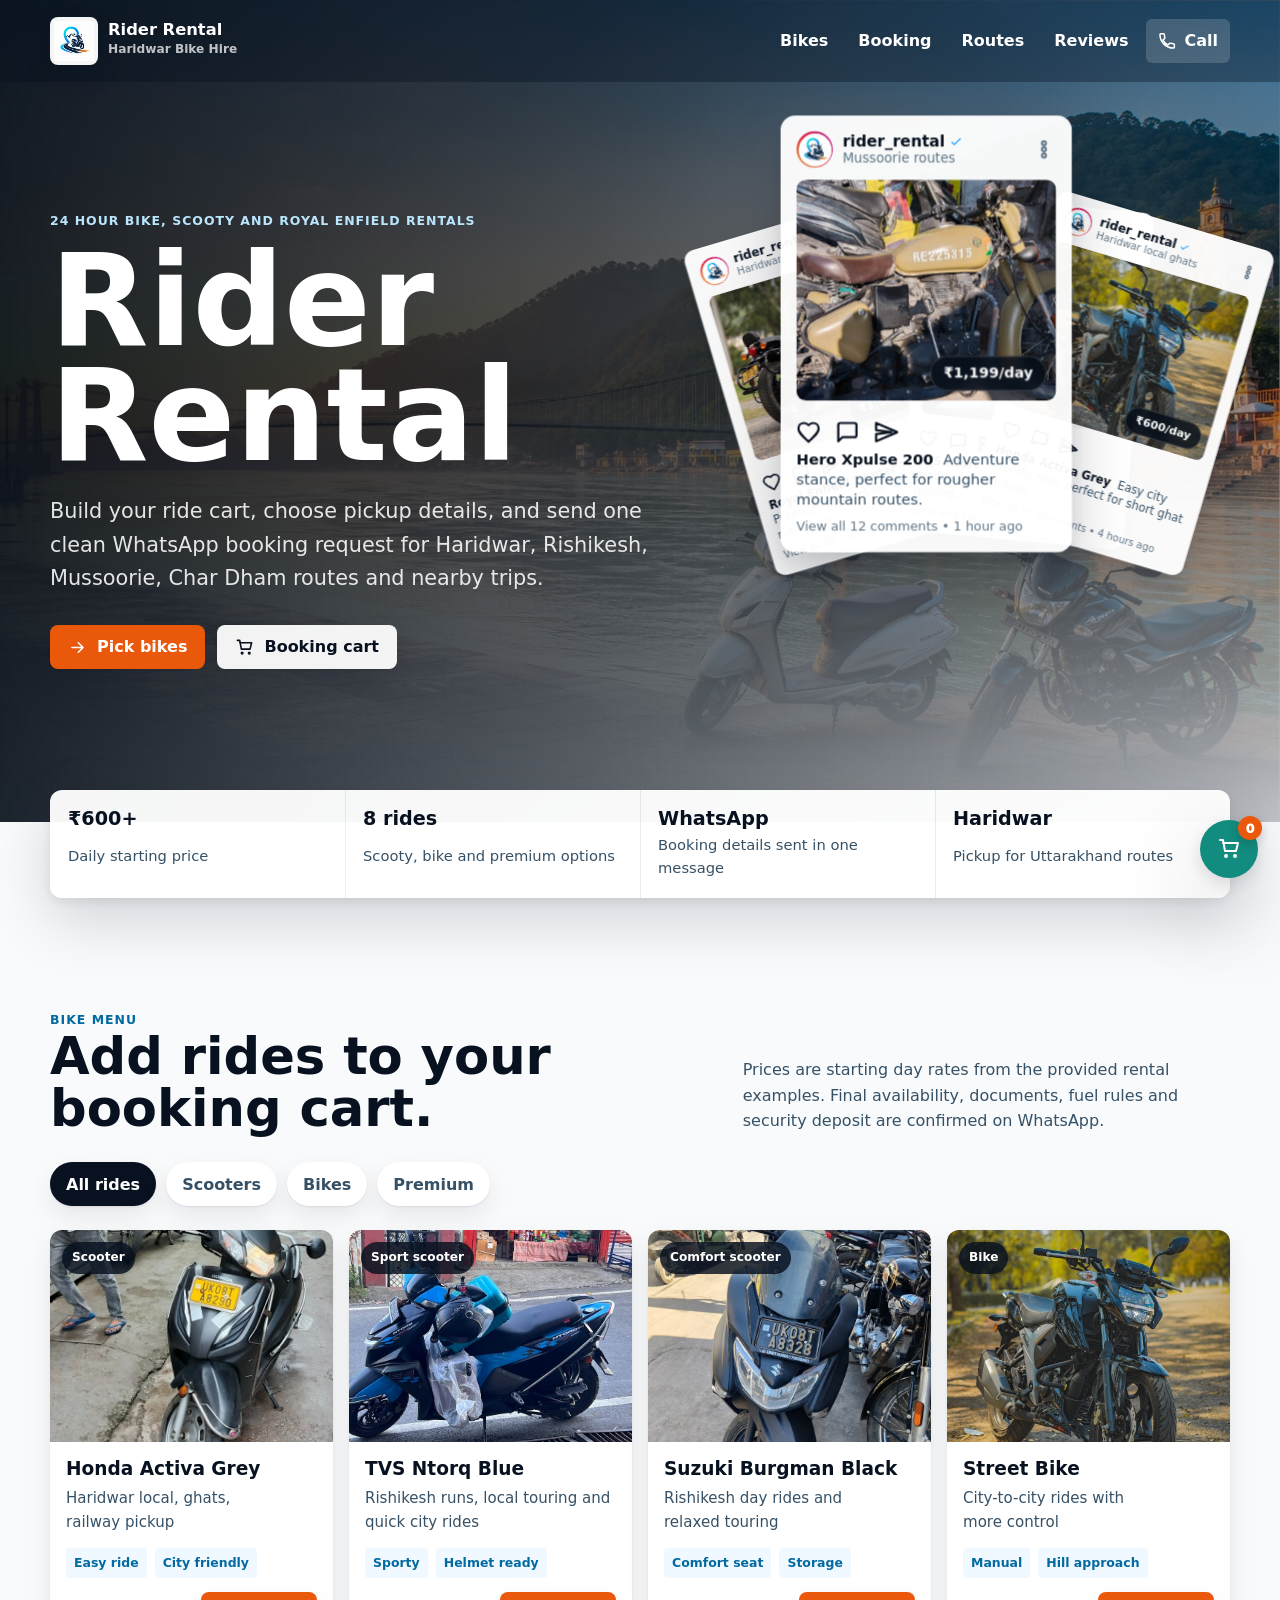
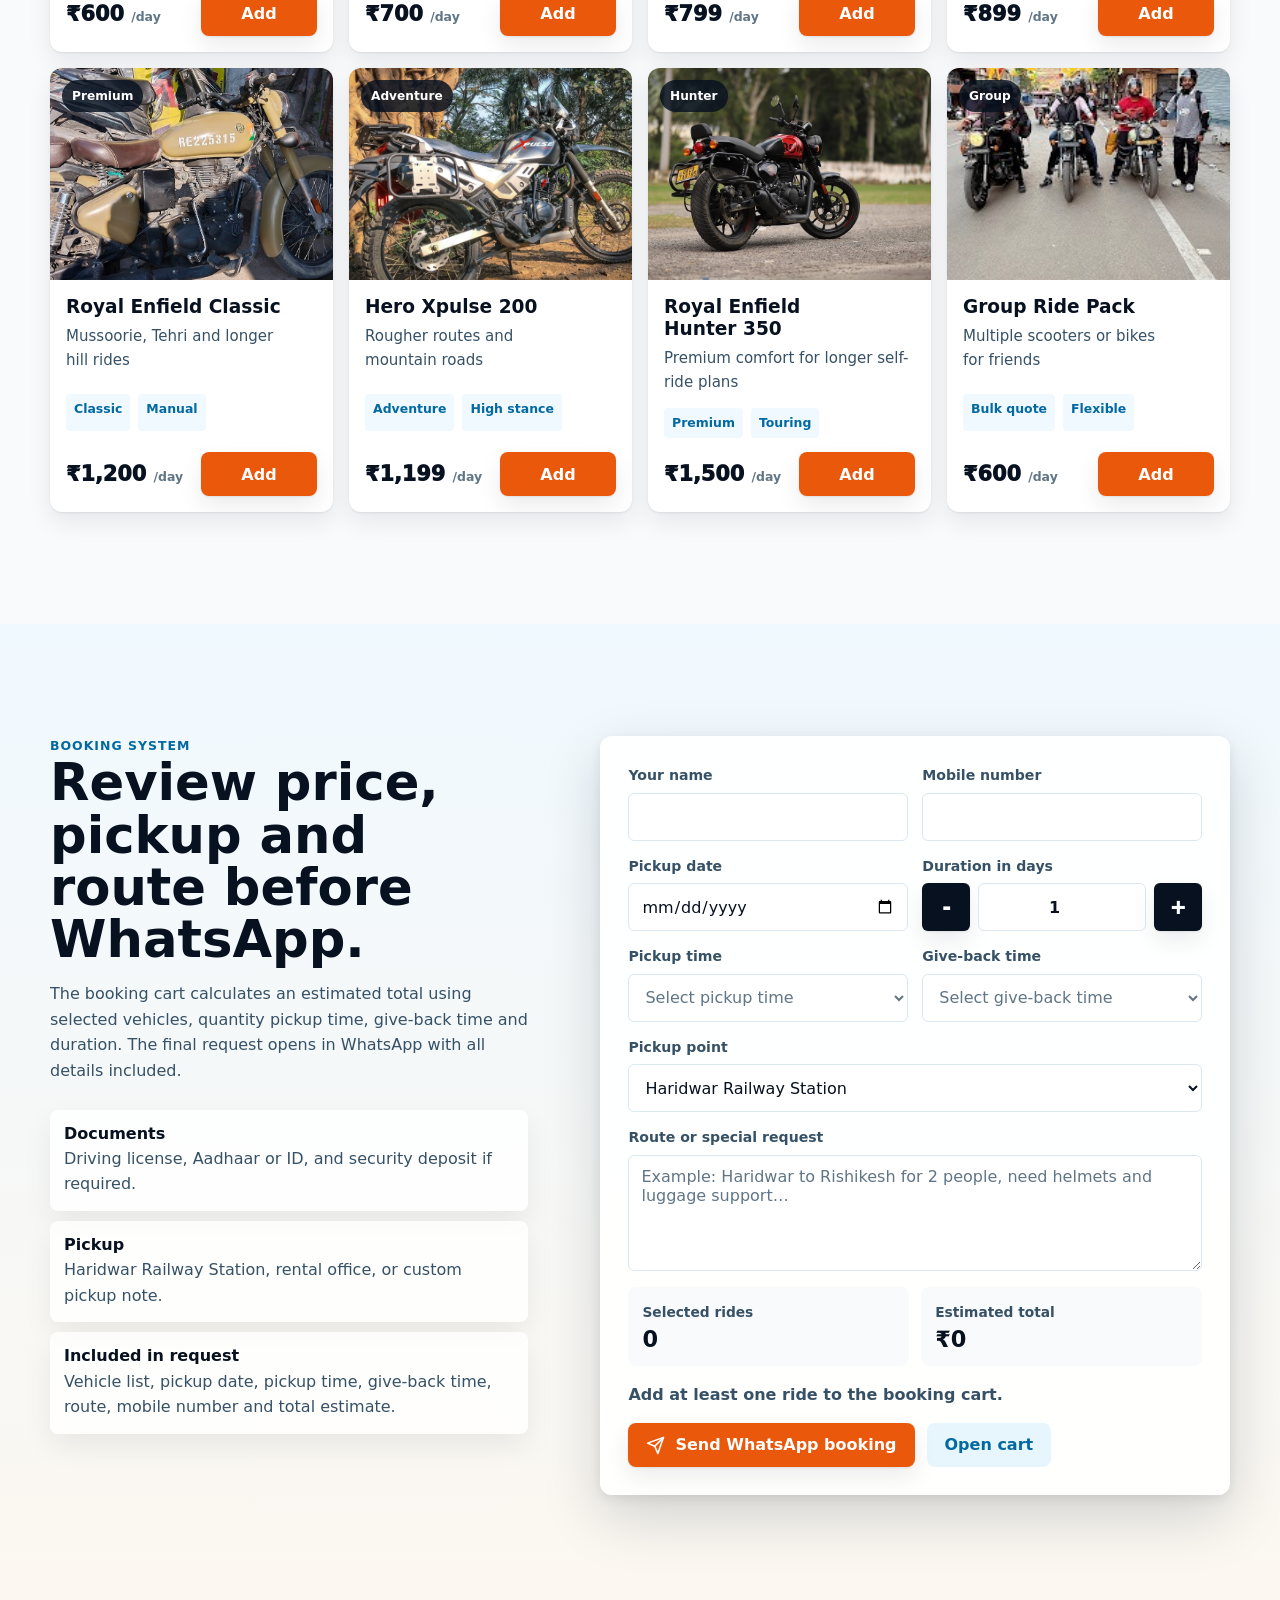
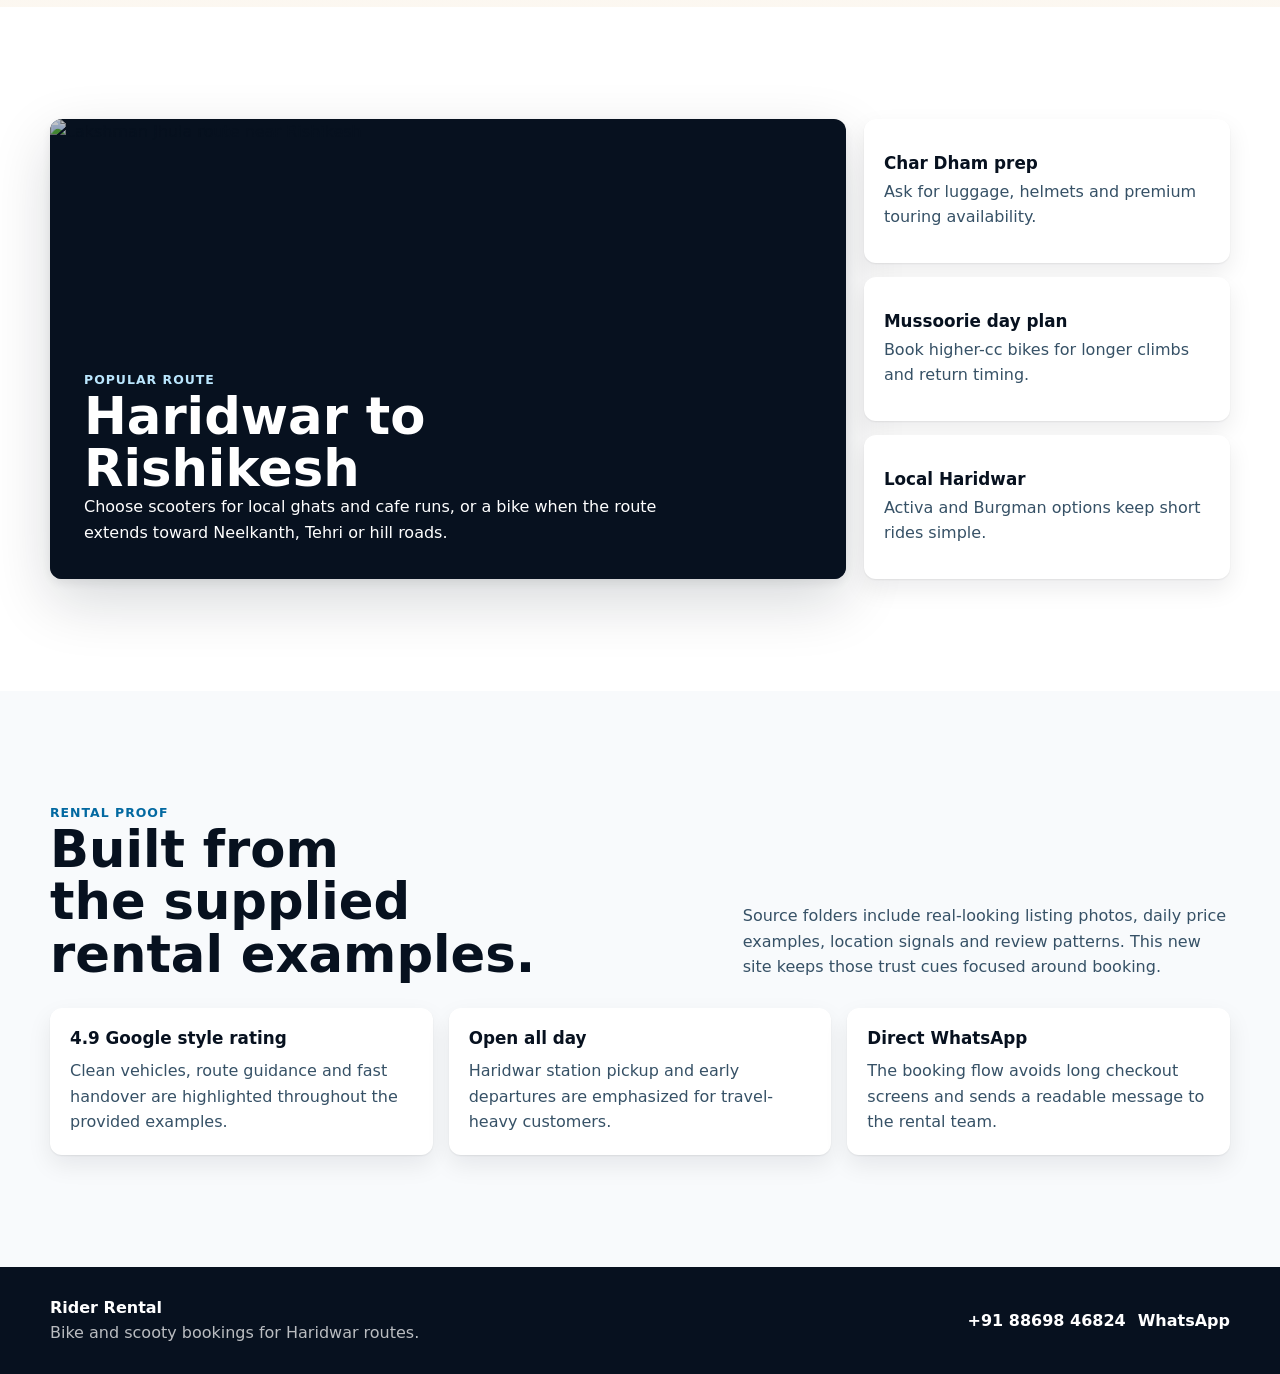
==== commit c118d325: "update WhatsApp contact number and implement real-time form validation with inline error messaging" ====
--- a/index.html
+++ b/index.html
@@ -38,7 +38,7 @@
         <a href="#booking">Booking</a>
         <a href="#routes">Routes</a>
         <a href="#reviews">Reviews</a>
-        <a class="nav-call" href="tel:+919090900650">
+        <a class="nav-call" href="tel:+918869846824">
           <svg viewBox="0 0 24 24" aria-hidden="true">
             <path
               d="M6.6 10.8a15.7 15.7 0 0 0 6.6 6.6l2.2-2.2c.3-.3.8-.4 1.2-.3 1.3.4 2.6.6 4 .6.7 0 1.2.5 1.2 1.2v3.5c0 .7-.5 1.2-1.2 1.2C10.6 21.4 2.6 13.4 2.6 3.4c0-.7.5-1.2 1.2-1.2h3.5c.7 0 1.2.5 1.2 1.2 0 1.4.2 2.7.6 4 .1.4 0 .9-.3 1.2l-2.2 2.2Z">
@@ -341,15 +341,20 @@
           <div class="form-grid">
             <label>
               <span>Your name</span>
-              <input id="customer-name" name="name" type="text" autocomplete="name" required>
+              <input id="customer-name" name="name" type="text" autocomplete="name" required
+                aria-describedby="error-customer-name">
+              <span class="field-error" id="error-customer-name"></span>
             </label>
             <label>
               <span>Mobile number</span>
-              <input id="customer-phone" name="phone" type="tel" inputmode="tel" autocomplete="tel" required>
+              <input id="customer-phone" name="phone" type="tel" inputmode="numeric" autocomplete="tel" maxlength="10"
+                required aria-describedby="error-customer-phone">
+              <span class="field-error" id="error-customer-phone"></span>
             </label>
             <label>
               <span>Pickup date</span>
-              <input id="pickup-date" name="pickupDate" type="date" required>
+              <input id="pickup-date" name="pickupDate" type="date" required aria-describedby="error-pickup-date">
+              <span class="field-error" id="error-pickup-date"></span>
             </label>
             <div class="form-field">
               <span class="field-label" id="duration-label">Duration in days</span>
@@ -357,14 +362,15 @@
                 <button class="stepper-button" type="button" data-days-decrease
                   aria-label="Decrease rental days">-</button>
                 <input id="duration-days" name="duration" type="number" min="1" max="30" inputmode="numeric" value="1"
-                  aria-labelledby="duration-label" required>
+                  aria-labelledby="duration-label" required aria-describedby="error-duration-days">
                 <button class="stepper-button" type="button" data-days-increase
                   aria-label="Increase rental days">+</button>
               </span>
+              <span class="field-error" id="error-duration-days"></span>
             </div>
             <label>
               <span>Pickup time</span>
-              <select id="pickup-time" name="pickupTime" required>
+              <select id="pickup-time" name="pickupTime" required aria-describedby="error-pickup-time">
                 <option value="">Select pickup time</option>
                 <option>06:00 AM</option>
                 <option>07:00 AM</option>
@@ -382,10 +388,11 @@
                 <option>07:00 PM</option>
                 <option>08:00 PM</option>
               </select>
+              <span class="field-error" id="error-pickup-time"></span>
             </label>
             <label>
               <span>Give-back time</span>
-              <select id="return-time" name="returnTime" required>
+              <select id="return-time" name="returnTime" required aria-describedby="error-return-time">
                 <option value="">Select give-back time</option>
                 <option>06:00 AM</option>
                 <option>07:00 AM</option>
@@ -404,6 +411,7 @@
                 <option>08:00 PM</option>
                 <option>09:00 PM</option>
               </select>
+              <span class="field-error" id="error-return-time"></span>
             </label>
             <label class="full">
               <span>Pickup point</span>
@@ -553,8 +561,8 @@
         <span>Bike and scooty bookings for Haridwar routes.</span>
       </div>
       <div>
-        <a href="tel:+919090900650">+91 90909 00650</a>
-        <a href="https://wa.me/919090900650" target="_blank" rel="noopener">WhatsApp</a>
+        <a href="tel:+918869846824">+91 88698 46824</a>
+        <a href="https://wa.me/918869846824" target="_blank" rel="noopener">WhatsApp</a>
       </div>
     </div>
   </footer>
--- a/styles.css
+++ b/styles.css
@@ -86,7 +86,9 @@
 input,
 select,
 textarea {
-  font: inherit;
+  font-family: inherit;
+  font-size: 1rem;
+  font-weight: 500;
 }
 
 button {
@@ -949,8 +951,8 @@
 .form-field {
   display: grid;
   gap: 6px;
-  color: var(--ink);
-  font-weight: 850;
+  color: var(--ink-soft);
+  font-weight: 750;
 }
 
 label.full,
@@ -961,6 +963,20 @@
 label span,
 .field-label {
   font-size: 0.88rem;
+}
+
+.field-error {
+  display: block;
+  min-height: 18px;
+  margin-top: -2px;
+  color: var(--danger);
+  font-size: 0.76rem;
+  font-weight: 800;
+  line-height: 1.2;
+}
+
+.field-error:empty {
+  display: none;
 }
 
 input,
@@ -996,6 +1012,19 @@
   box-shadow: 0 0 0 4px rgba(14, 165, 233, 0.14);
 }
 
+::placeholder {
+  color: var(--ink-muted);
+  opacity: 1;
+}
+
+select:invalid {
+  color: var(--ink-muted);
+}
+
+option {
+  color: var(--ink);
+}
+
 .duration-control {
   display: grid;
   grid-template-columns: 48px minmax(0, 1fr) 48px;
@@ -1034,6 +1063,7 @@
 select.is-invalid,
 textarea.is-invalid {
   border-color: var(--danger);
+  background-color: #fffafb;
   box-shadow: 0 0 0 4px rgba(220, 38, 38, 0.12);
 }
 
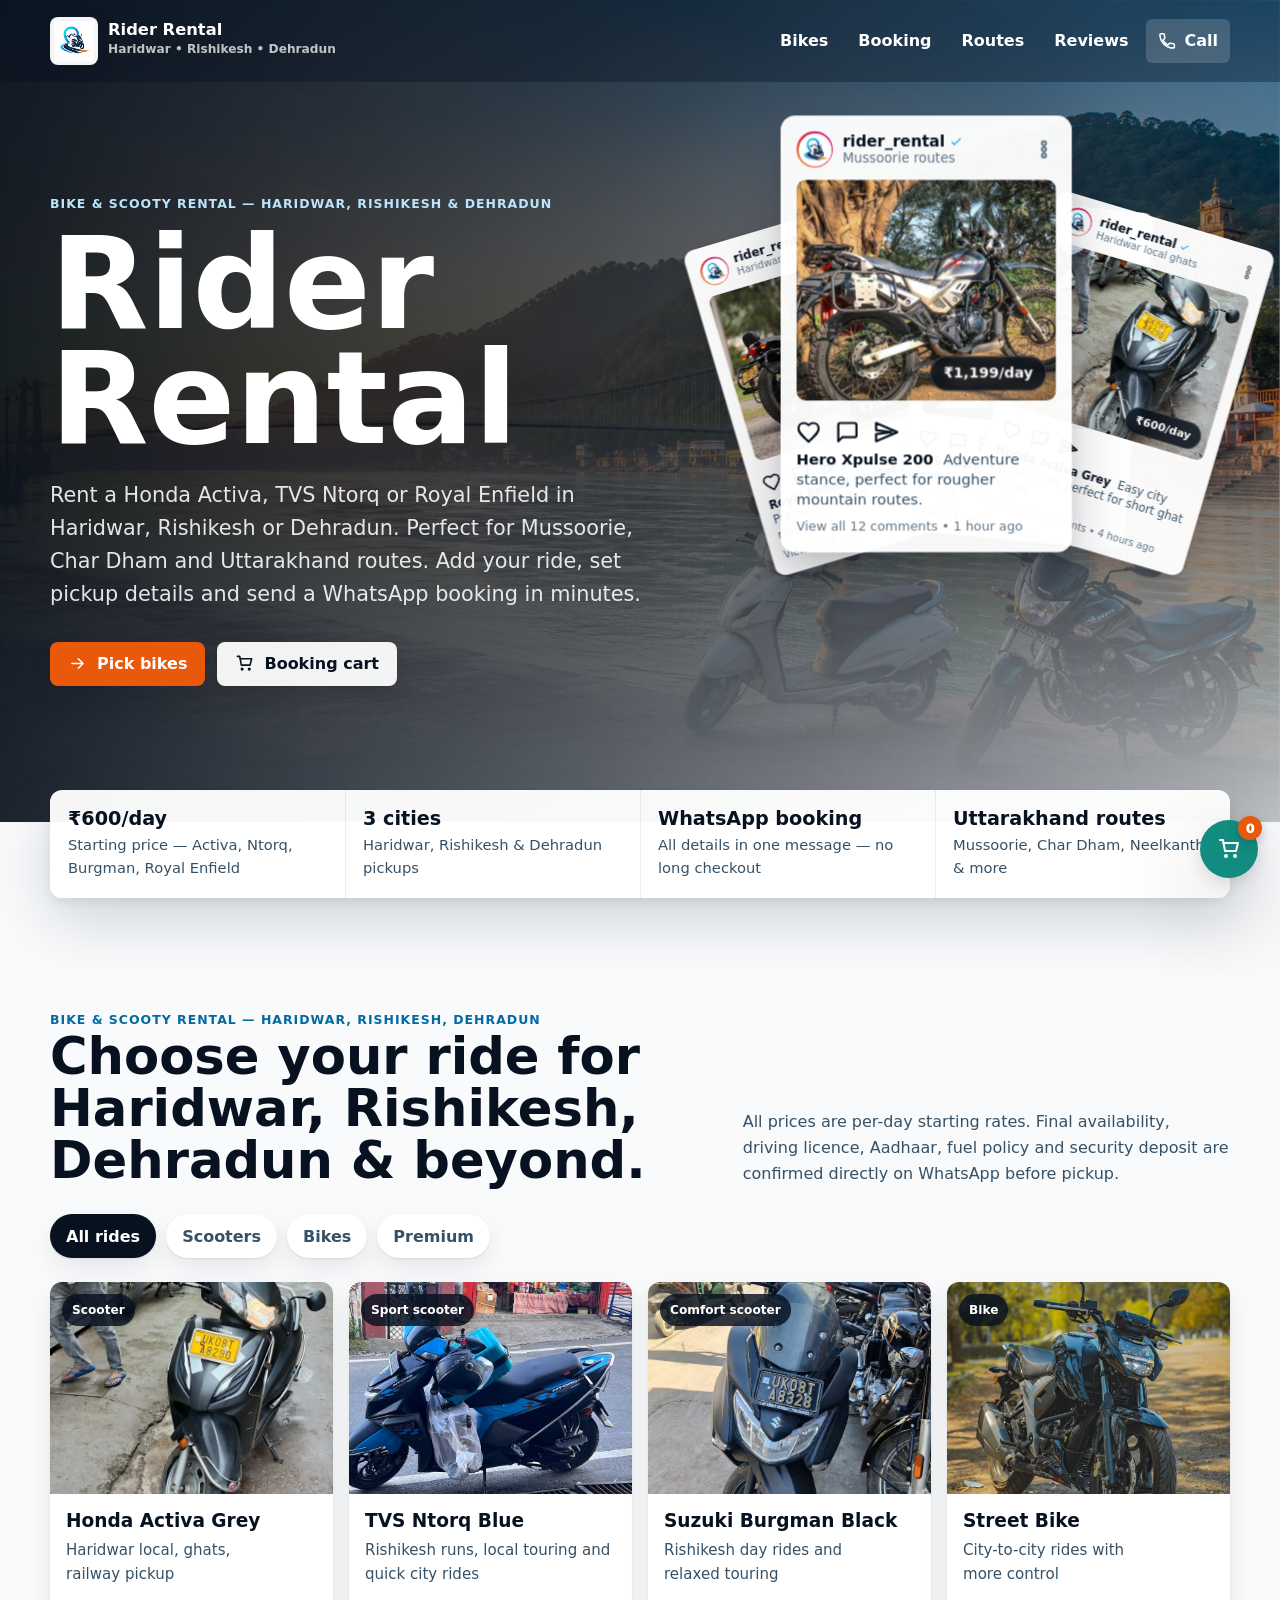
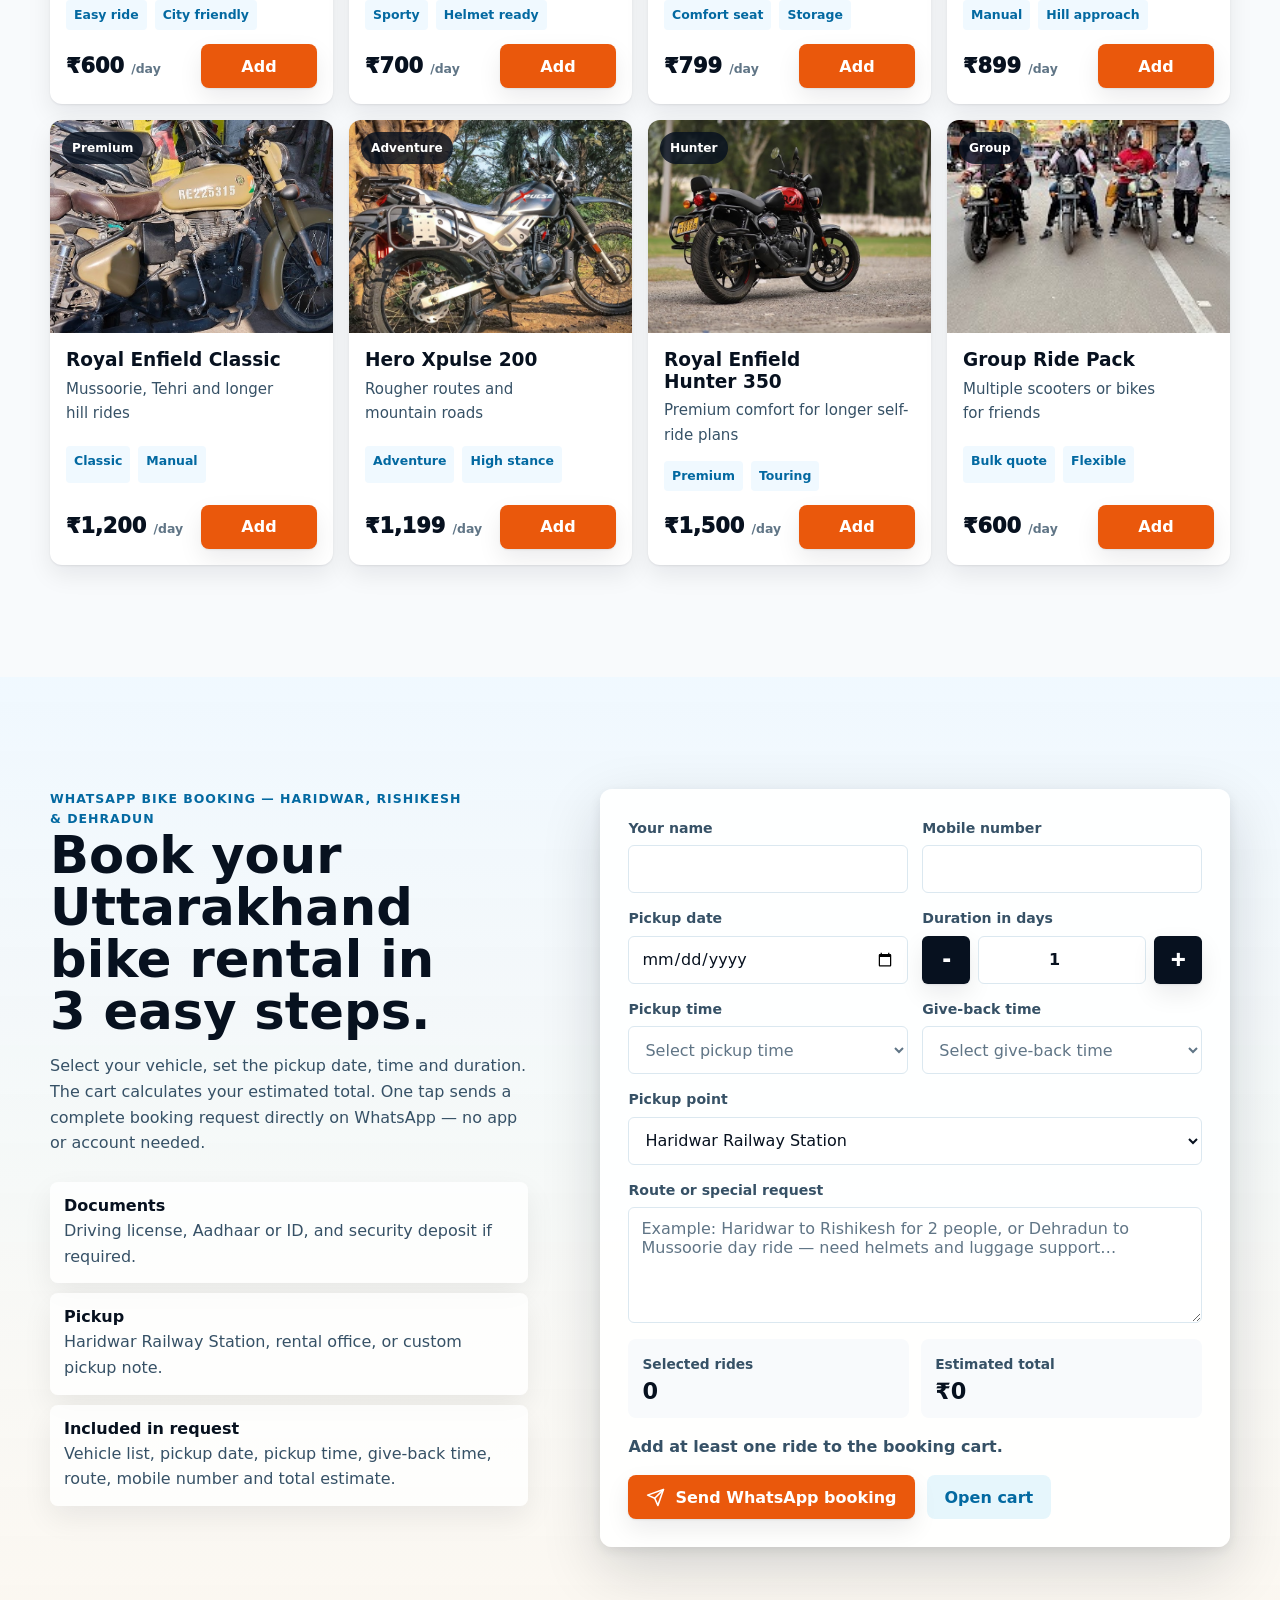
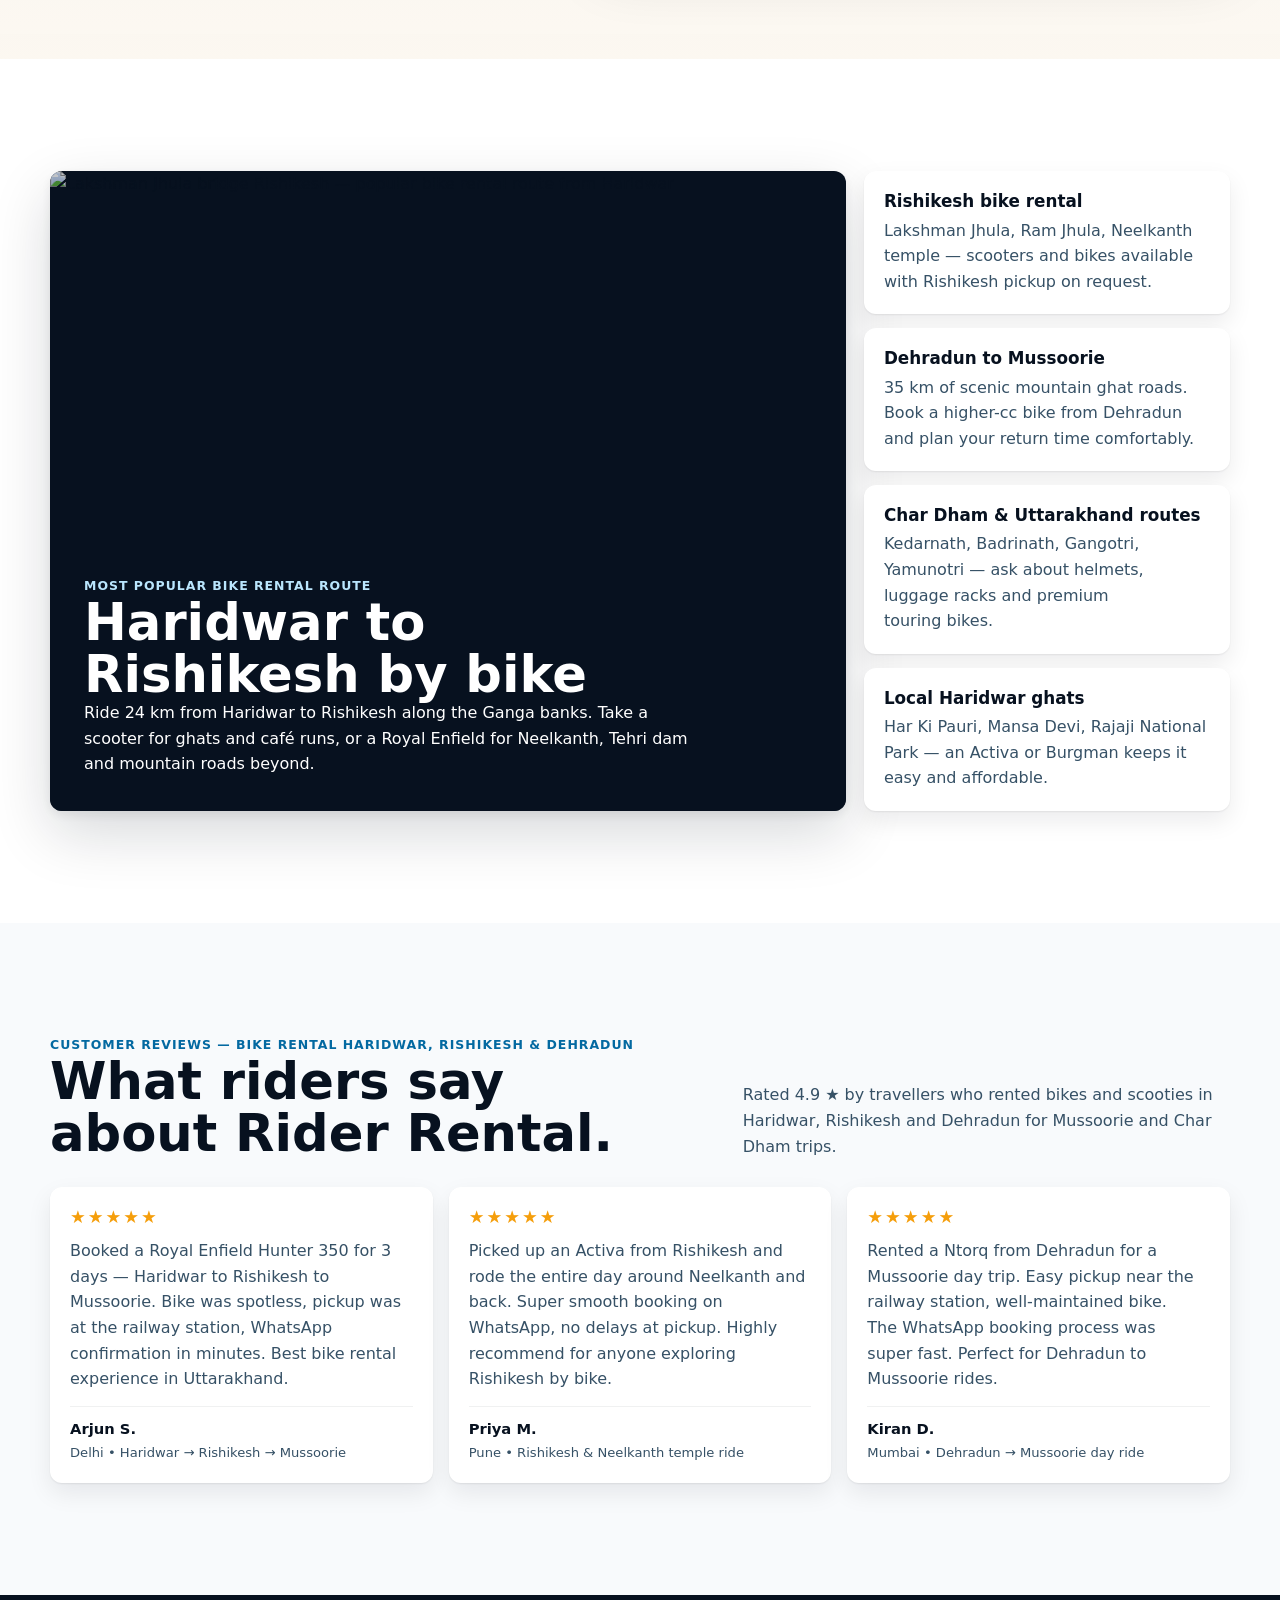
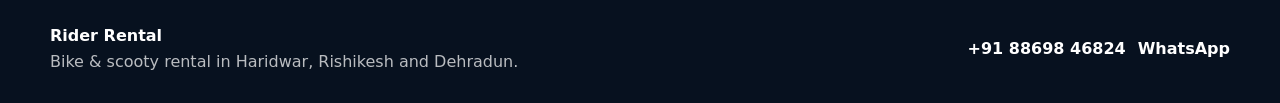
==== commit 9f00bb43: "optimize site for SEO with expanded meta tags, structured schema, and updated location offerings" ====
--- a/index.html
+++ b/index.html
@@ -4,10 +4,58 @@
 <head>
   <meta charset="utf-8">
   <meta name="viewport" content="width=device-width, initial-scale=1">
-  <meta name="theme-color" content="#f8fafc">
-  <meta name="description"
-    content="Rider Rental is a Haridwar bike and scooty rental website with live booking cart, route planning, daily prices, and WhatsApp booking.">
-  <title>Rider Rental | Bike & Scooty Booking in Haridwar</title>
+  <meta name="theme-color" content="#07111f">
+
+  <!-- Primary SEO -->
+  <title>Bike &amp; Scooty Rental in Haridwar, Rishikesh &amp; Dehradun | Royal Enfield, Activa, Ntorq | Rider Rental</title>
+  <meta name="description" content="Rent bikes and scooties in Haridwar, Rishikesh and Dehradun from ₹600/day. Honda Activa, TVS Ntorq, Royal Enfield Hunter 350 &amp; more for Mussoorie and Char Dham routes. Instant WhatsApp booking.">
+  <meta name="keywords" content="bike rental Haridwar, scooty rental Haridwar, bike rental Rishikesh, scooty rental Rishikesh, bike rental Dehradun, Royal Enfield rental Haridwar, Rishikesh bike hire, Dehradun bike hire, Uttarakhand bike rental, scooter on rent Haridwar, Haridwar to Rishikesh bike, Activa on rent Haridwar, Royal Enfield Rishikesh, Dehradun to Mussoorie bike">
+  <link rel="canonical" href="https://riderrental.in/">
+
+  <!-- Open Graph -->
+  <meta property="og:type" content="website">
+  <meta property="og:url" content="https://riderrental.in/">
+  <meta property="og:title" content="Bike &amp; Scooty Rental in Haridwar, Rishikesh &amp; Dehradun | Rider Rental">
+  <meta property="og:description" content="Rent bikes from ₹600/day in Haridwar, Rishikesh and Dehradun. Royal Enfield, Honda Activa, TVS Ntorq for Mussoorie &amp; Char Dham. Book on WhatsApp.">
+  <meta property="og:image" content="assets/places/hero-haridwar-rishikesh.jpg">
+
+  <!-- JSON-LD LocalBusiness Schema -->
+  <script type="application/ld+json">
+  {
+    "@context": "https://schema.org",
+    "@type": "LocalBusiness",
+    "name": "Rider Rental",
+    "description": "Bike and scooty rental in Haridwar, Rishikesh and Dehradun for Mussoorie and Char Dham routes. Honda Activa, TVS Ntorq, Royal Enfield available from ₹600 per day.",
+    "url": "https://riderrental.in/",
+    "telephone": "+918869846824",
+    "priceRange": "₹600 – ₹1500 per day",
+    "image": "assets/places/hero-haridwar-rishikesh.jpg",
+    "address": {
+      "@type": "PostalAddress",
+      "addressLocality": "Haridwar",
+      "addressRegion": "Uttarakhand",
+      "postalCode": "249401",
+      "addressCountry": "IN"
+    },
+    "geo": {
+      "@type": "GeoCoordinates",
+      "latitude": 29.9457,
+      "longitude": 78.1642
+    },
+    "openingHoursSpecification": {
+      "@type": "OpeningHoursSpecification",
+      "dayOfWeek": ["Monday","Tuesday","Wednesday","Thursday","Friday","Saturday","Sunday"],
+      "opens": "06:00",
+      "closes": "20:00"
+    },
+    "aggregateRating": {
+      "@type": "AggregateRating",
+      "ratingValue": "4.9",
+      "reviewCount": "87"
+    }
+  }
+  </script>
+
   <link rel="icon" type="image/png" href="assets/logo.png">
   <link rel="stylesheet" href="styles.css?v=7">
 </head>
@@ -23,7 +71,7 @@
         </span>
         <span>
           <strong>Rider Rental</strong>
-          <small>Haridwar Bike Hire</small>
+          <small>Haridwar • Rishikesh • Dehradun</small>
         </span>
       </a>
 
@@ -59,11 +107,11 @@
       <div class="hero-shade" aria-hidden="true"></div>
       <div class="hero-inner shell">
         <div class="hero-copy reveal">
-          <p class="eyebrow">24 hour bike, scooty and Royal Enfield rentals</p>
+          <p class="eyebrow">Bike &amp; Scooty Rental — Haridwar, Rishikesh &amp; Dehradun</p>
           <h1 id="hero-title"><span>Rider</span><span>Rental</span></h1>
           <p class="hero-lede">
-            Build your ride cart, choose pickup details, and send one clean WhatsApp booking
-            request for Haridwar, Rishikesh, Mussoorie, Char Dham routes and nearby trips.
+            Rent a Honda Activa, TVS Ntorq or Royal Enfield in Haridwar, Rishikesh or Dehradun.
+            Perfect for Mussoorie, Char Dham and Uttarakhand routes. Add your ride, set pickup details and send a WhatsApp booking in minutes.
           </p>
           <div class="hero-actions">
             <a class="button button-primary" href="#bikes">
@@ -145,7 +193,7 @@
                 </svg>
               </div>
               <div class="card-image-wrapper">
-                <img class="card-image" src="assets/bikes/classic-bullet.jpg" alt="Hero Xpulse 200">
+                <img class="card-image" src="assets/bikes/hero-xpulse-200.jpg" alt="Hero Xpulse 200 adventure bike on rent in Haridwar">
                 <span class="card-price-badge">₹1,199/day</span>
               </div>
               <div class="card-footer">
@@ -235,7 +283,7 @@
                 </svg>
               </div>
               <div class="card-image-wrapper">
-                <img class="card-image" src="assets/bikes/street-bike.jpg" alt="Honda Activa Grey">
+                <img class="card-image" src="assets/bikes/honda-activa-grey.jpg" alt="Honda Activa Grey scooty on rent in Haridwar">
                 <span class="card-price-badge">₹600/day</span>
               </div>
               <div class="card-footer">
@@ -268,22 +316,22 @@
       </div>
     </section>
 
-    <section class="trust-strip" aria-label="Rental highlights">
+    <section class="trust-strip" aria-label="Why rent from Rider Rental">
       <div>
-        <strong>₹600+</strong>
-        <span>Daily starting price</span>
+        <strong>₹600/day</strong>
+        <span>Starting price — Activa, Ntorq, Burgman, Royal Enfield</span>
       </div>
       <div>
-        <strong>8 rides</strong>
-        <span>Scooty, bike and premium options</span>
+        <strong>3 cities</strong>
+        <span>Haridwar, Rishikesh &amp; Dehradun pickups</span>
       </div>
       <div>
-        <strong>WhatsApp</strong>
-        <span>Booking details sent in one message</span>
+        <strong>WhatsApp booking</strong>
+        <span>All details in one message — no long checkout</span>
       </div>
       <div>
-        <strong>Haridwar</strong>
-        <span>Pickup for Uttarakhand routes</span>
+        <strong>Uttarakhand routes</strong>
+        <span>Mussoorie, Char Dham, Neelkanth &amp; more</span>
       </div>
     </section>
 
@@ -291,12 +339,12 @@
       <div class="shell">
         <div class="section-head">
           <div>
-            <p class="eyebrow dark">Bike menu</p>
-            <h2 id="bikes-title">Add rides to your booking cart.</h2>
+            <p class="eyebrow dark">Bike &amp; scooty rental — Haridwar, Rishikesh, Dehradun</p>
+            <h2 id="bikes-title">Choose your ride for Haridwar, Rishikesh, Dehradun &amp; beyond.</h2>
           </div>
           <p>
-            Prices are starting day rates from the provided rental examples. Final availability,
-            documents, fuel rules and security deposit are confirmed on WhatsApp.
+            All prices are per-day starting rates. Final availability, driving licence, Aadhaar,
+            fuel policy and security deposit are confirmed directly on WhatsApp before pickup.
           </p>
         </div>
 
@@ -314,11 +362,11 @@
     <section class="section booking-section" id="booking" aria-labelledby="booking-title">
       <div class="shell booking-layout">
         <div class="booking-copy">
-          <p class="eyebrow dark">Booking system</p>
-          <h2 id="booking-title">Review price, pickup and route before WhatsApp.</h2>
+          <p class="eyebrow dark">WhatsApp bike booking — Haridwar, Rishikesh &amp; Dehradun</p>
+          <h2 id="booking-title">Book your Uttarakhand bike rental in 3 easy steps.</h2>
           <p>
-            The booking cart calculates an estimated total using selected vehicles, quantity
-            pickup time, give-back time and duration. The final request opens in WhatsApp with all details included.
+            Select your vehicle, set the pickup date, time and duration. The cart calculates
+            your estimated total. One tap sends a complete booking request directly on WhatsApp — no app or account needed.
           </p>
           <div class="document-list">
             <div>
@@ -418,14 +466,17 @@
               <select id="pickup-point" name="pickup">
                 <option>Haridwar Railway Station</option>
                 <option>Rental office, Haridwar</option>
-                <option>Rishikesh pickup request</option>
-                <option>Custom pickup in route note</option>
+                <option>Rishikesh — Lakshman Jhula area</option>
+                <option>Rishikesh Railway Station</option>
+                <option>Dehradun Railway Station</option>
+                <option>Dehradun ISBT / Clock Tower</option>
+                <option>Custom pickup — mention in route note</option>
               </select>
             </label>
             <label class="full">
               <span>Route or special request</span>
               <textarea id="route-note" name="route" rows="4"
-                placeholder="Example: Haridwar to Rishikesh for 2 people, need helmets and luggage support…"></textarea>
+                placeholder="Example: Haridwar to Rishikesh for 2 people, or Dehradun to Mussoorie day ride — need helmets and luggage support…"></textarea>
             </label>
           </div>
 
@@ -462,26 +513,30 @@
       <div class="shell routes-grid">
         <div class="route-card reveal">
           <img src="assets/places/rishikesh-lakshman-jhula.jpg" width="4608" height="2592" loading="lazy"
-            alt="Lakshman Jhula route near Rishikesh">
+            alt="Lakshman Jhula bridge Rishikesh — popular bike rental route from Haridwar">
           <div>
-            <p class="eyebrow dark">Popular route</p>
-            <h2 id="routes-title">Haridwar to Rishikesh</h2>
-            <p>Choose scooters for local ghats and cafe runs, or a bike when the route extends toward Neelkanth, Tehri
-              or hill roads.</p>
+            <p class="eyebrow dark">Most popular bike rental route</p>
+            <h2 id="routes-title">Haridwar to Rishikesh by bike</h2>
+            <p>Ride 24 km from Haridwar to Rishikesh along the Ganga banks. Take a scooter for ghats
+              and café runs, or a Royal Enfield for Neelkanth, Tehri dam and mountain roads beyond.</p>
           </div>
         </div>
         <div class="route-stack">
           <article class="mini-route reveal">
-            <strong>Char Dham prep</strong>
-            <span>Ask for luggage, helmets and premium touring availability.</span>
+            <strong>Rishikesh bike rental</strong>
+            <span>Lakshman Jhula, Ram Jhula, Neelkanth temple — scooters and bikes available with Rishikesh pickup on request.</span>
           </article>
           <article class="mini-route reveal">
-            <strong>Mussoorie day plan</strong>
-            <span>Book higher-cc bikes for longer climbs and return timing.</span>
+            <strong>Dehradun to Mussoorie</strong>
+            <span>35 km of scenic mountain ghat roads. Book a higher-cc bike from Dehradun and plan your return time comfortably.</span>
           </article>
           <article class="mini-route reveal">
-            <strong>Local Haridwar</strong>
-            <span>Activa and Burgman options keep short rides simple.</span>
+            <strong>Char Dham &amp; Uttarakhand routes</strong>
+            <span>Kedarnath, Badrinath, Gangotri, Yamunotri — ask about helmets, luggage racks and premium touring bikes.</span>
+          </article>
+          <article class="mini-route reveal">
+            <strong>Local Haridwar ghats</strong>
+            <span>Har Ki Pauri, Mansa Devi, Rajaji National Park — an Activa or Burgman keeps it easy and affordable.</span>
           </article>
         </div>
       </div>
@@ -491,24 +546,35 @@
       <div class="shell">
         <div class="section-head">
           <div>
-            <p class="eyebrow dark">Rental proof</p>
-            <h2 id="reviews-title">Built from the supplied rental examples.</h2>
-          </div>
-          <p>Source folders include real-looking listing photos, daily price examples, location signals and review
-            patterns. This new site keeps those trust cues focused around booking.</p>
+            <p class="eyebrow dark">Customer reviews — bike rental Haridwar, Rishikesh &amp; Dehradun</p>
+          <h2 id="reviews-title">What riders say about Rider Rental.</h2>
+        </div>
+        <p>Rated 4.9 ★ by travellers who rented bikes and scooties in Haridwar, Rishikesh and Dehradun for Mussoorie and Char Dham trips.</p>
         </div>
         <div class="review-grid">
-          <article class="review-card reveal">
-            <span class="rating">4.9 Google style rating</span>
-            <p>Clean vehicles, route guidance and fast handover are highlighted throughout the provided examples.</p>
+          <article class="review-card reveal" itemscope itemtype="https://schema.org/Review">
+            <span class="rating" aria-label="5 out of 5 stars">★★★★★</span>
+            <p itemprop="reviewBody">Booked a Royal Enfield Hunter 350 for 3 days — Haridwar to Rishikesh to Mussoorie. Bike was spotless, pickup was at the railway station, WhatsApp confirmation in minutes. Best bike rental experience in Uttarakhand.</p>
+            <footer>
+              <strong itemprop="author">Arjun S.</strong>
+              <span>Delhi • Haridwar → Rishikesh → Mussoorie</span>
+            </footer>
           </article>
-          <article class="review-card reveal">
-            <span class="rating">Open all day</span>
-            <p>Haridwar station pickup and early departures are emphasized for travel-heavy customers.</p>
+          <article class="review-card reveal" itemscope itemtype="https://schema.org/Review">
+            <span class="rating" aria-label="5 out of 5 stars">★★★★★</span>
+            <p itemprop="reviewBody">Picked up an Activa from Rishikesh and rode the entire day around Neelkanth and back. Super smooth booking on WhatsApp, no delays at pickup. Highly recommend for anyone exploring Rishikesh by bike.</p>
+            <footer>
+              <strong itemprop="author">Priya M.</strong>
+              <span>Pune • Rishikesh &amp; Neelkanth temple ride</span>
+            </footer>
           </article>
-          <article class="review-card reveal">
-            <span class="rating">Direct WhatsApp</span>
-            <p>The booking flow avoids long checkout screens and sends a readable message to the rental team.</p>
+          <article class="review-card reveal" itemscope itemtype="https://schema.org/Review">
+            <span class="rating" aria-label="5 out of 5 stars">★★★★★</span>
+            <p itemprop="reviewBody">Rented a Ntorq from Dehradun for a Mussoorie day trip. Easy pickup near the railway station, well-maintained bike. The WhatsApp booking process was super fast. Perfect for Dehradun to Mussoorie rides.</p>
+            <footer>
+              <strong itemprop="author">Kiran D.</strong>
+              <span>Mumbai • Dehradun → Mussoorie day ride</span>
+            </footer>
           </article>
         </div>
       </div>
@@ -558,7 +624,7 @@
     <div class="shell footer-grid">
       <div>
         <strong>Rider Rental</strong>
-        <span>Bike and scooty bookings for Haridwar routes.</span>
+        <span>Bike &amp; scooty rental in Haridwar, Rishikesh and Dehradun.</span>
       </div>
       <div>
         <a href="tel:+918869846824">+91 88698 46824</a>
--- a/styles.css
+++ b/styles.css
@@ -1218,6 +1218,38 @@
   gap: 10px;
 }
 
+.review-card .rating {
+  color: #f59e0b;
+  font-size: 1.1rem;
+  letter-spacing: 2px;
+}
+
+.review-card footer {
+  display: flex;
+  flex-direction: column;
+  gap: 2px;
+  margin-top: 4px;
+  padding-top: 10px;
+  border-top: 1px solid rgba(7, 17, 31, 0.06);
+}
+
+.review-card footer strong {
+  font-size: 0.92rem;
+  color: var(--ink);
+}
+
+.review-card footer span {
+  font-size: 0.82rem;
+  color: var(--ink-soft);
+}
+
+@media (max-width: 768px) {
+  .review-grid {
+    grid-template-columns: 1fr;
+  }
+}
+
+
 .cart-fab {
   position: fixed;
   right: 22px;
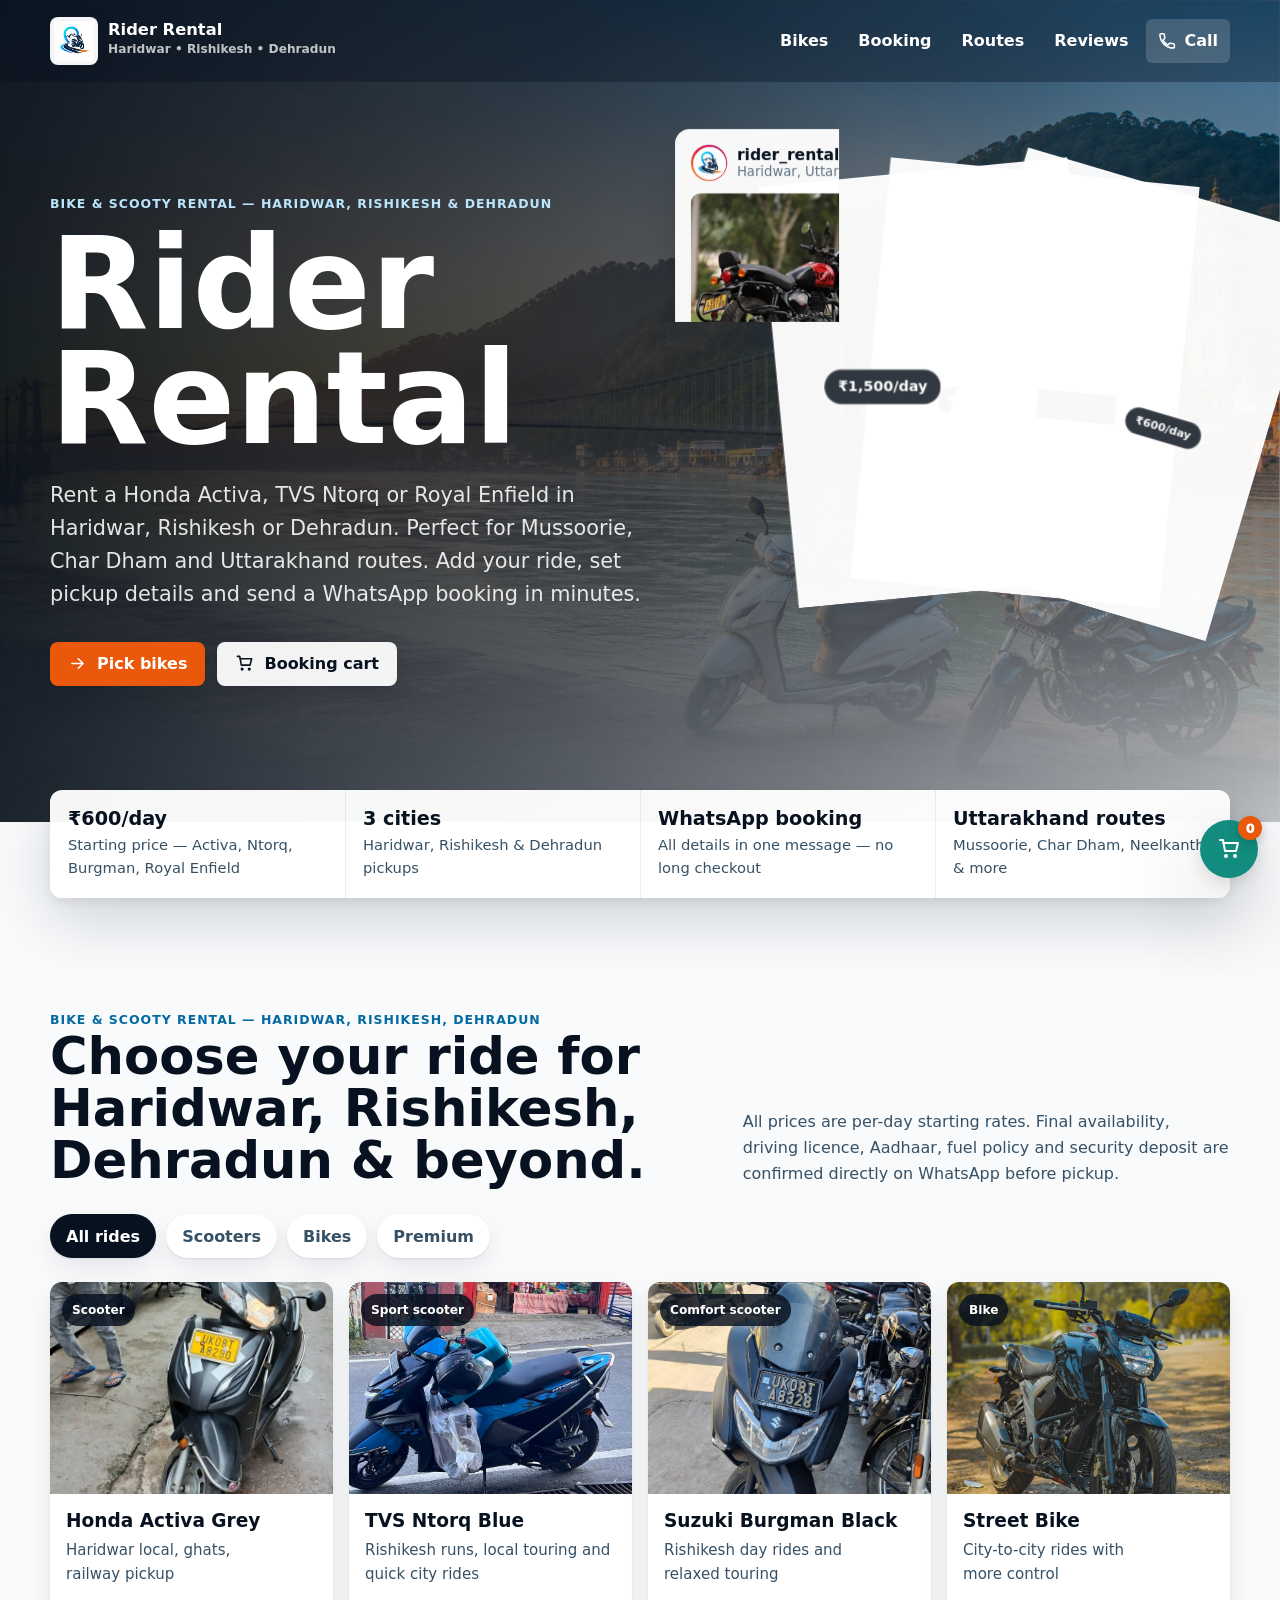
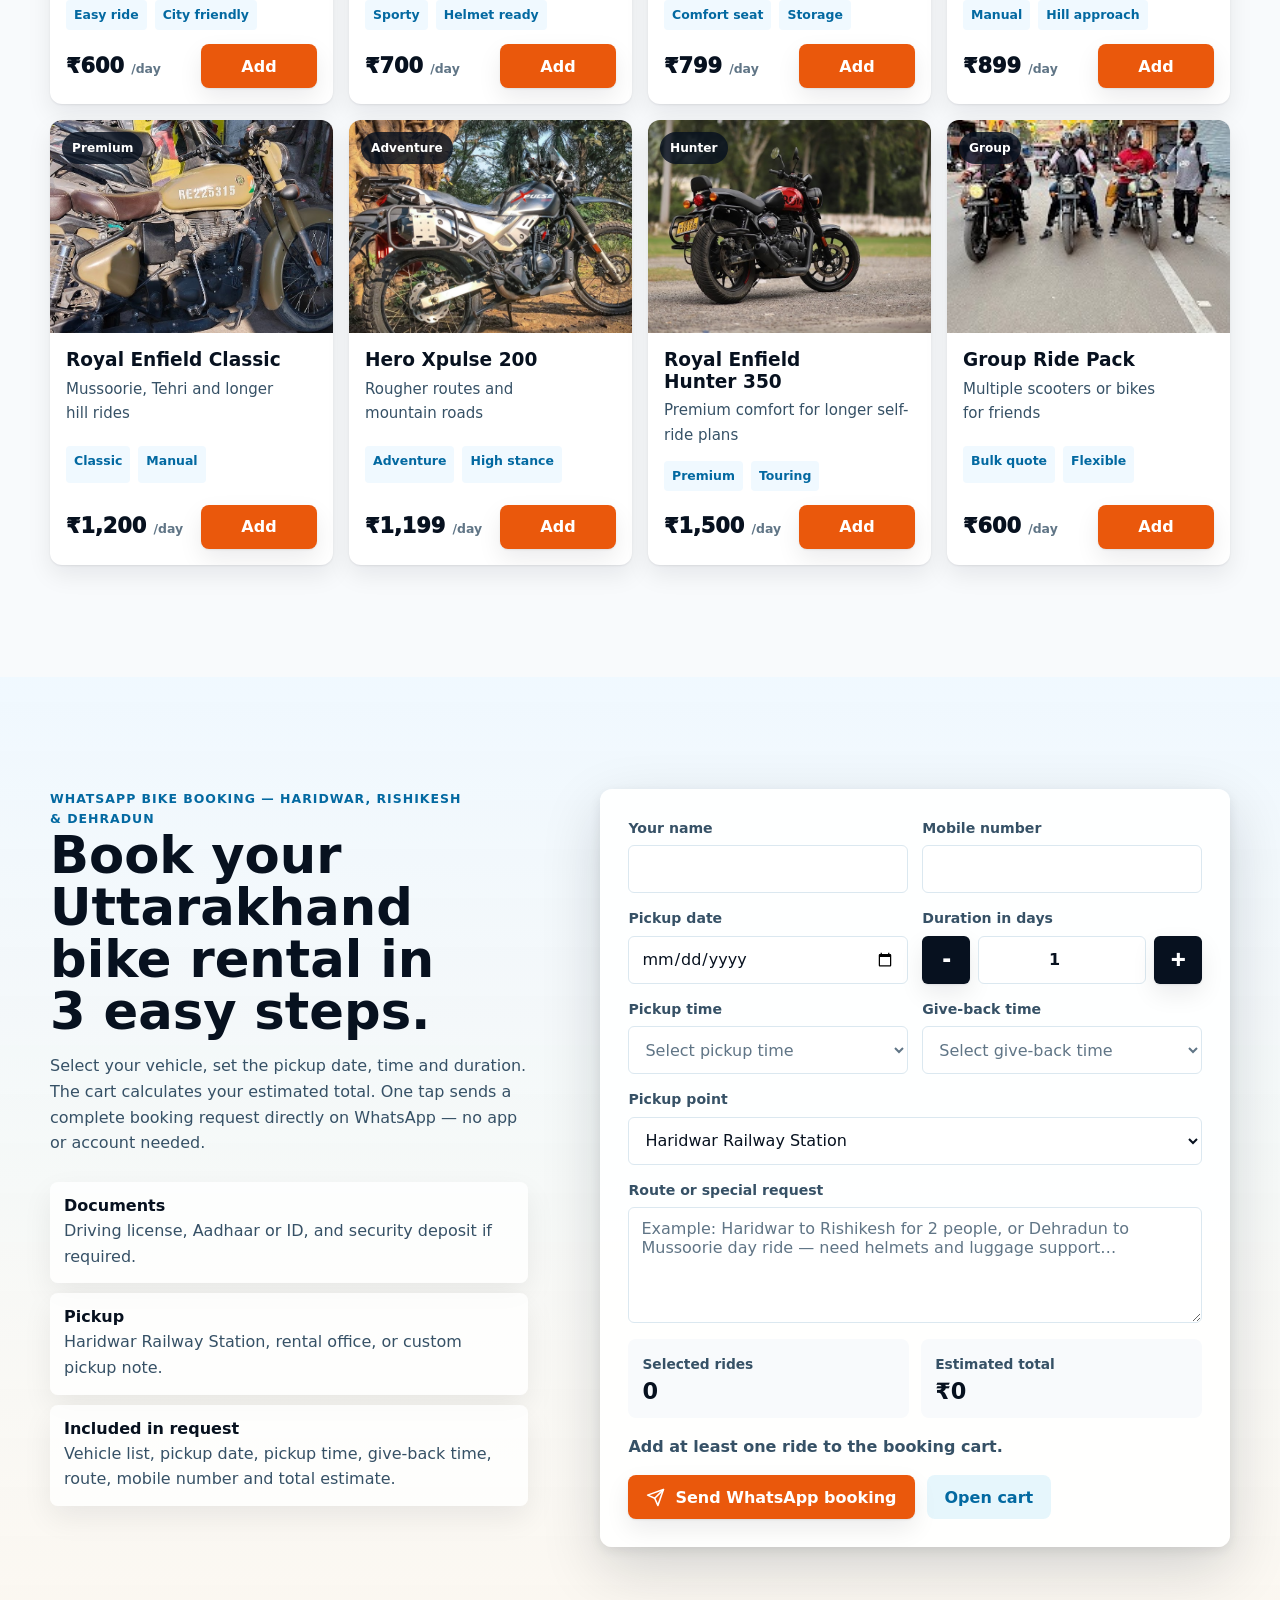
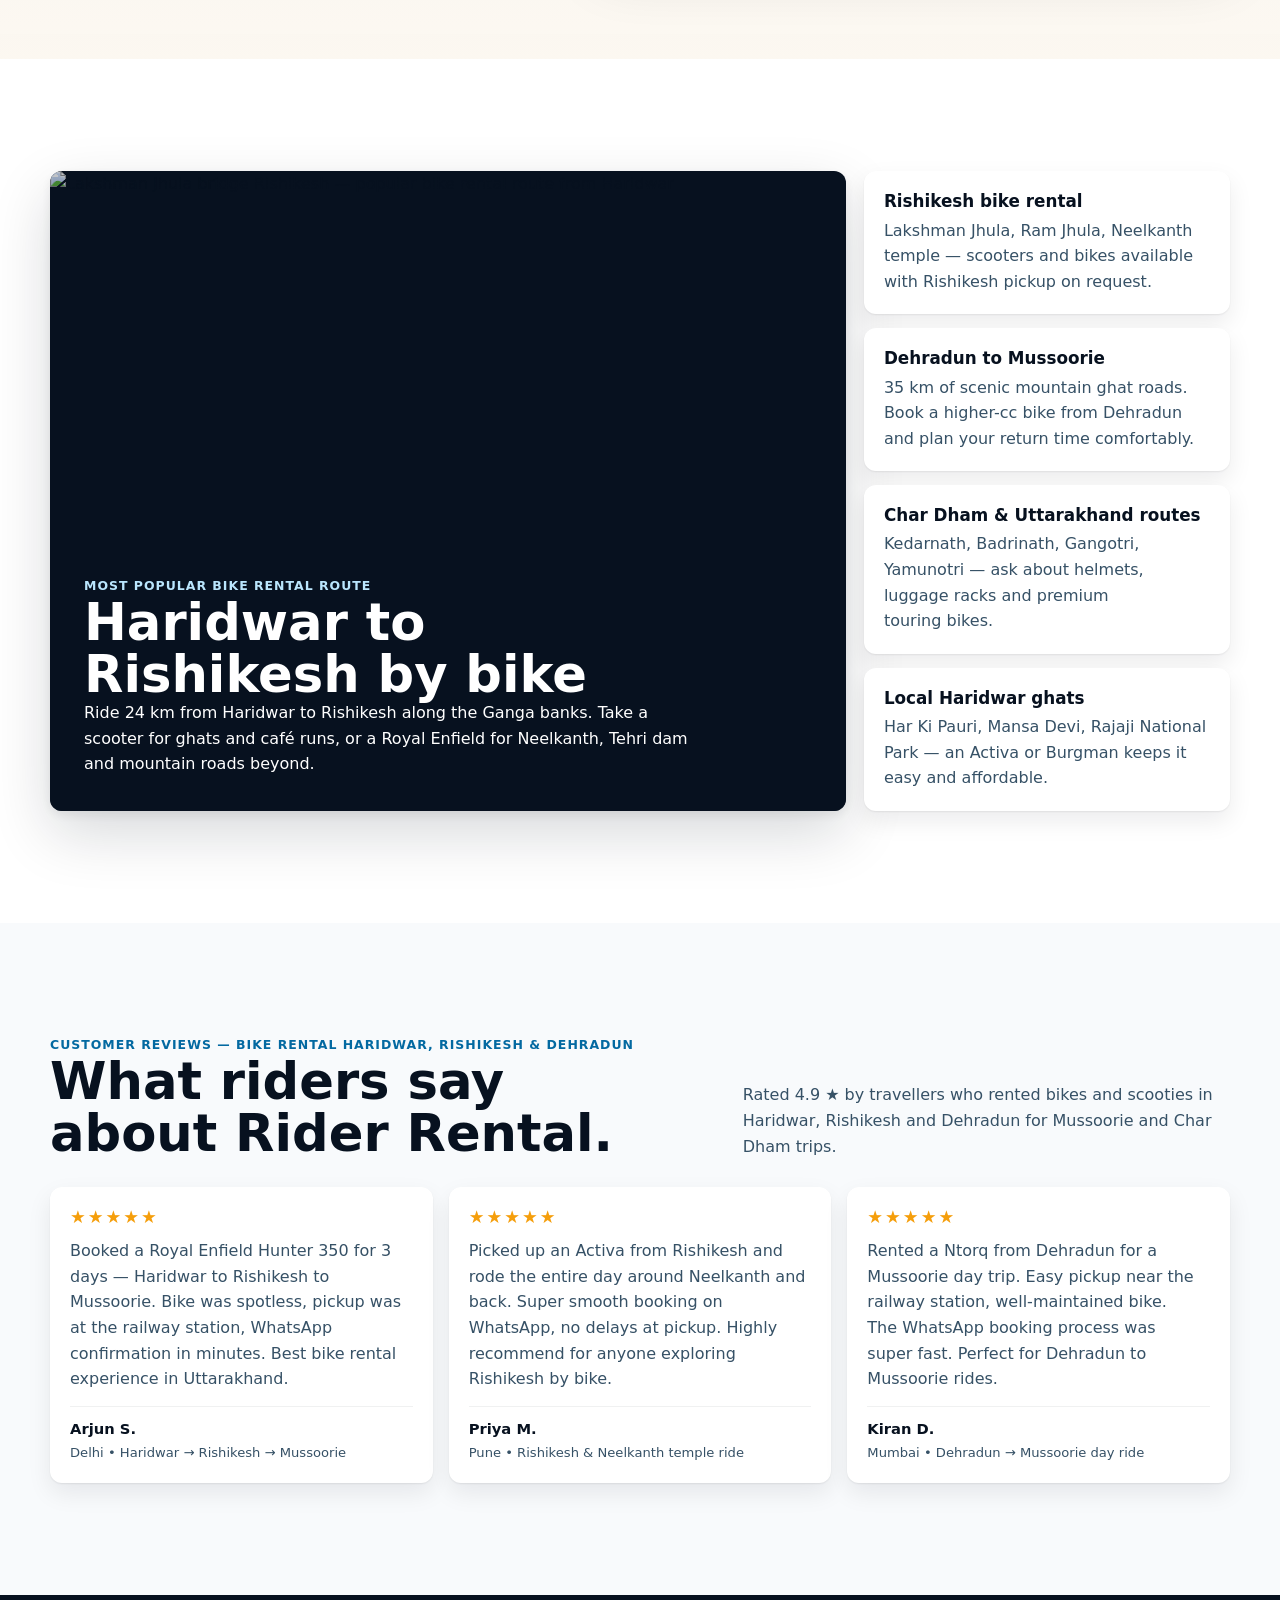
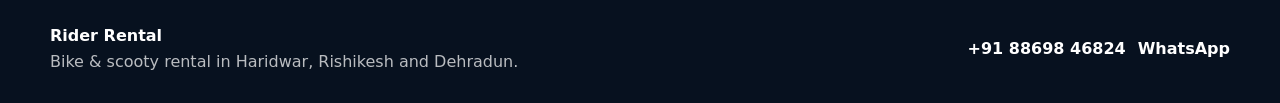
==== commit 5a252b09: "integrate Google Ads tracking tag into index page head" ====
--- a/index.html
+++ b/index.html
@@ -10,14 +10,23 @@
   <title>Bike &amp; Scooty Rental in Haridwar, Rishikesh &amp; Dehradun | Royal Enfield, Activa, Ntorq | Rider Rental</title>
   <meta name="description" content="Rent bikes and scooties in Haridwar, Rishikesh and Dehradun from ₹600/day. Honda Activa, TVS Ntorq, Royal Enfield Hunter 350 &amp; more for Mussoorie and Char Dham routes. Instant WhatsApp booking.">
   <meta name="keywords" content="bike rental Haridwar, scooty rental Haridwar, bike rental Rishikesh, scooty rental Rishikesh, bike rental Dehradun, Royal Enfield rental Haridwar, Rishikesh bike hire, Dehradun bike hire, Uttarakhand bike rental, scooter on rent Haridwar, Haridwar to Rishikesh bike, Activa on rent Haridwar, Royal Enfield Rishikesh, Dehradun to Mussoorie bike">
-  <link rel="canonical" href="https://riderrental.in/">
+  <link rel="canonical" href="https://rider-rental.vercel.app/">
+  <link rel="sitemap" type="application/xml" href="/sitemap.xml">
 
   <!-- Open Graph -->
   <meta property="og:type" content="website">
-  <meta property="og:url" content="https://riderrental.in/">
+  <meta property="og:url" content="https://rider-rental.vercel.app/">
   <meta property="og:title" content="Bike &amp; Scooty Rental in Haridwar, Rishikesh &amp; Dehradun | Rider Rental">
   <meta property="og:description" content="Rent bikes from ₹600/day in Haridwar, Rishikesh and Dehradun. Royal Enfield, Honda Activa, TVS Ntorq for Mussoorie &amp; Char Dham. Book on WhatsApp.">
-  <meta property="og:image" content="assets/places/hero-haridwar-rishikesh.jpg">
+  <meta property="og:image" content="https://rider-rental.vercel.app/assets/places/hero-haridwar-rishikesh.jpg">
+  <meta property="og:locale" content="en_IN">
+  <meta property="og:site_name" content="Rider Rental">
+
+  <!-- Twitter / X Card -->
+  <meta name="twitter:card" content="summary_large_image">
+  <meta name="twitter:title" content="Bike &amp; Scooty Rental in Haridwar, Rishikesh &amp; Dehradun">
+  <meta name="twitter:description" content="Rent bikes from ₹600/day. Royal Enfield, Activa, Ntorq for Rishikesh, Mussoorie &amp; Char Dham. WhatsApp booking.">
+  <meta name="twitter:image" content="https://rider-rental.vercel.app/assets/places/hero-haridwar-rishikesh.jpg">
 
   <!-- JSON-LD LocalBusiness Schema -->
   <script type="application/ld+json">
@@ -26,10 +35,10 @@
     "@type": "LocalBusiness",
     "name": "Rider Rental",
     "description": "Bike and scooty rental in Haridwar, Rishikesh and Dehradun for Mussoorie and Char Dham routes. Honda Activa, TVS Ntorq, Royal Enfield available from ₹600 per day.",
-    "url": "https://riderrental.in/",
+    "url": "https://rider-rental.vercel.app/",
     "telephone": "+918869846824",
     "priceRange": "₹600 – ₹1500 per day",
-    "image": "assets/places/hero-haridwar-rishikesh.jpg",
+    "image": "https://rider-rental.vercel.app/assets/places/hero-haridwar-rishikesh.jpg",
     "address": {
       "@type": "PostalAddress",
       "addressLocality": "Haridwar",
@@ -58,6 +67,27 @@
 
   <link rel="icon" type="image/png" href="assets/logo.png">
   <link rel="stylesheet" href="styles.css?v=7">
+
+  <!-- Google Analytics 4 -->
+  <script async src="https://www.googletagmanager.com/gtag/js?id=G-M33LQDB69N"></script>
+  <script>
+    window.dataLayer = window.dataLayer || [];
+    function gtag(){dataLayer.push(arguments);}
+    gtag('js', new Date());
+    gtag('config', 'G-M33LQDB69N', {
+      page_title: document.title,
+      page_location: window.location.href
+    });
+  </script>
+
+  <!-- Google tag (gtag.js) - Google Ads -->
+  <script async src="https://www.googletagmanager.com/gtag/js?id=AW-18230274556"></script>
+  <script>
+    window.dataLayer = window.dataLayer || [];
+    function gtag(){dataLayer.push(arguments);}
+    gtag('js', new Date());
+    gtag('config', 'AW-18230274556');
+  </script>
 </head>
 
 <body>
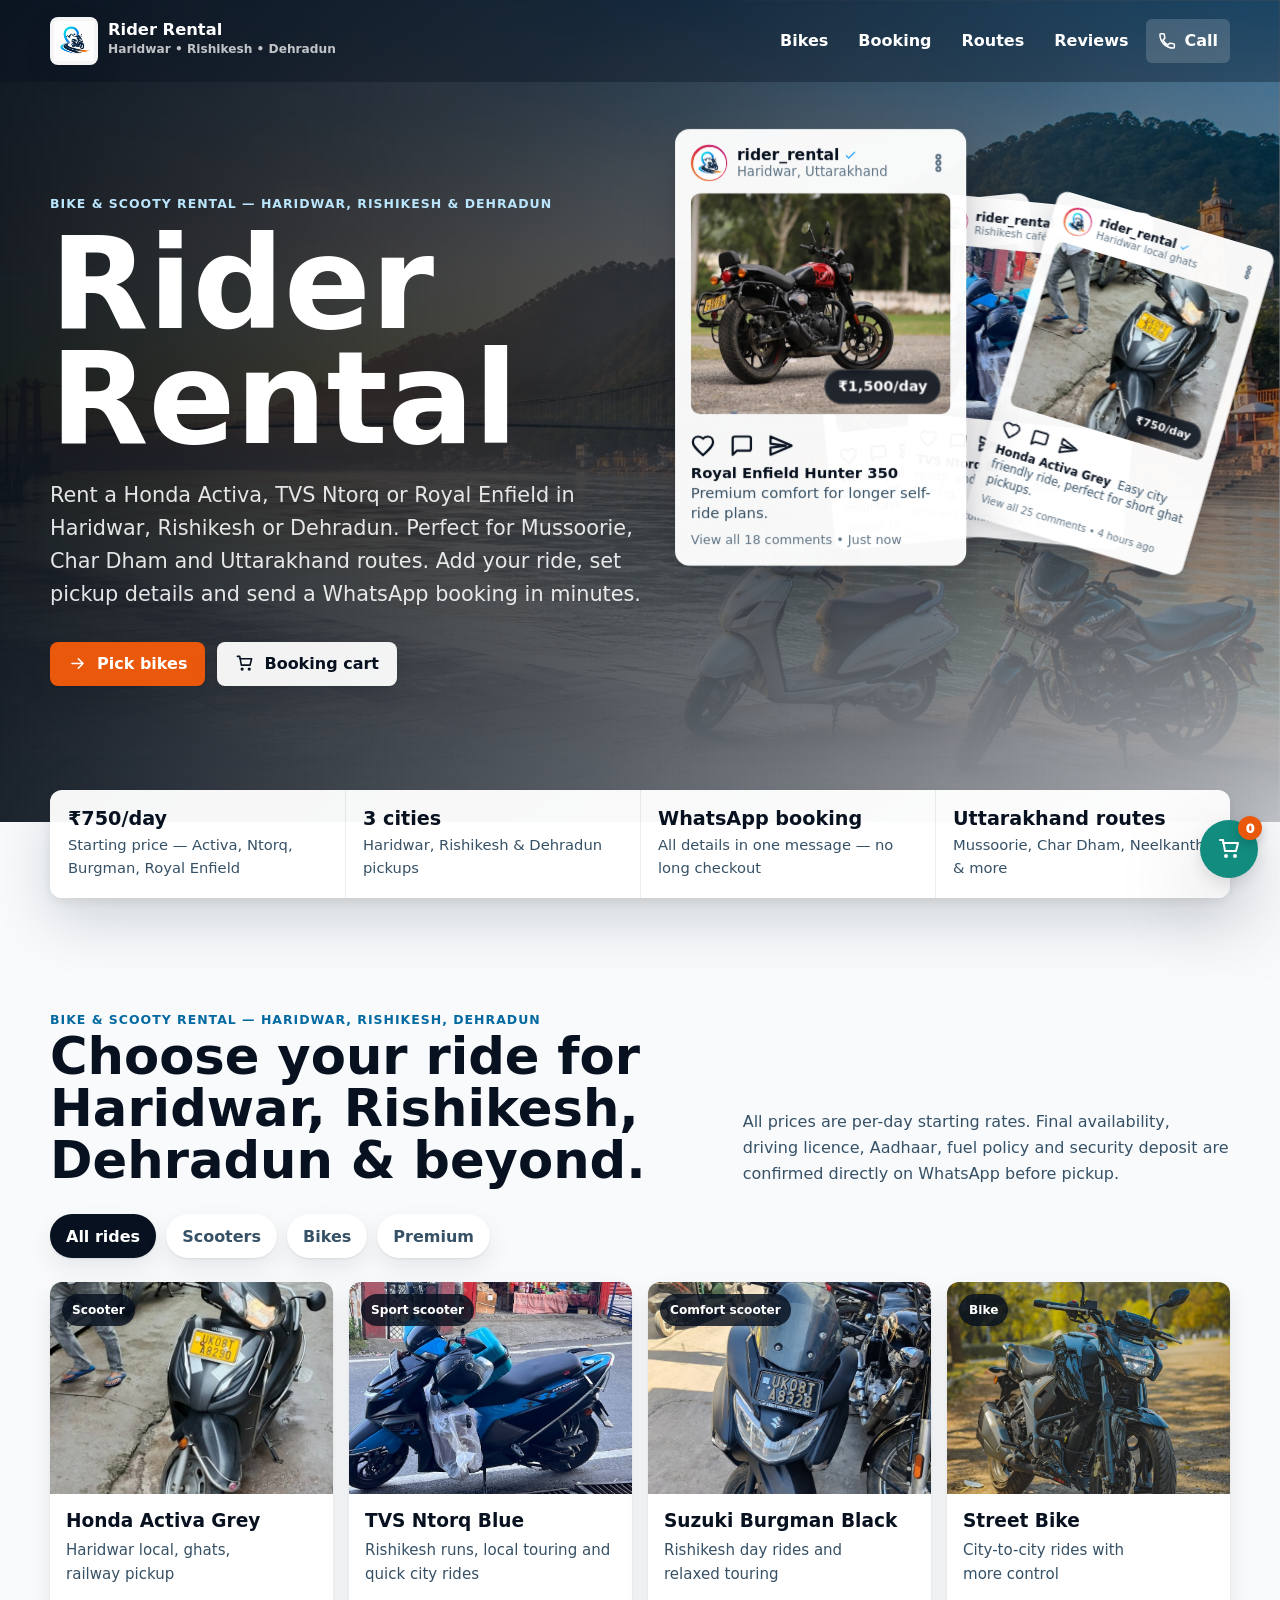
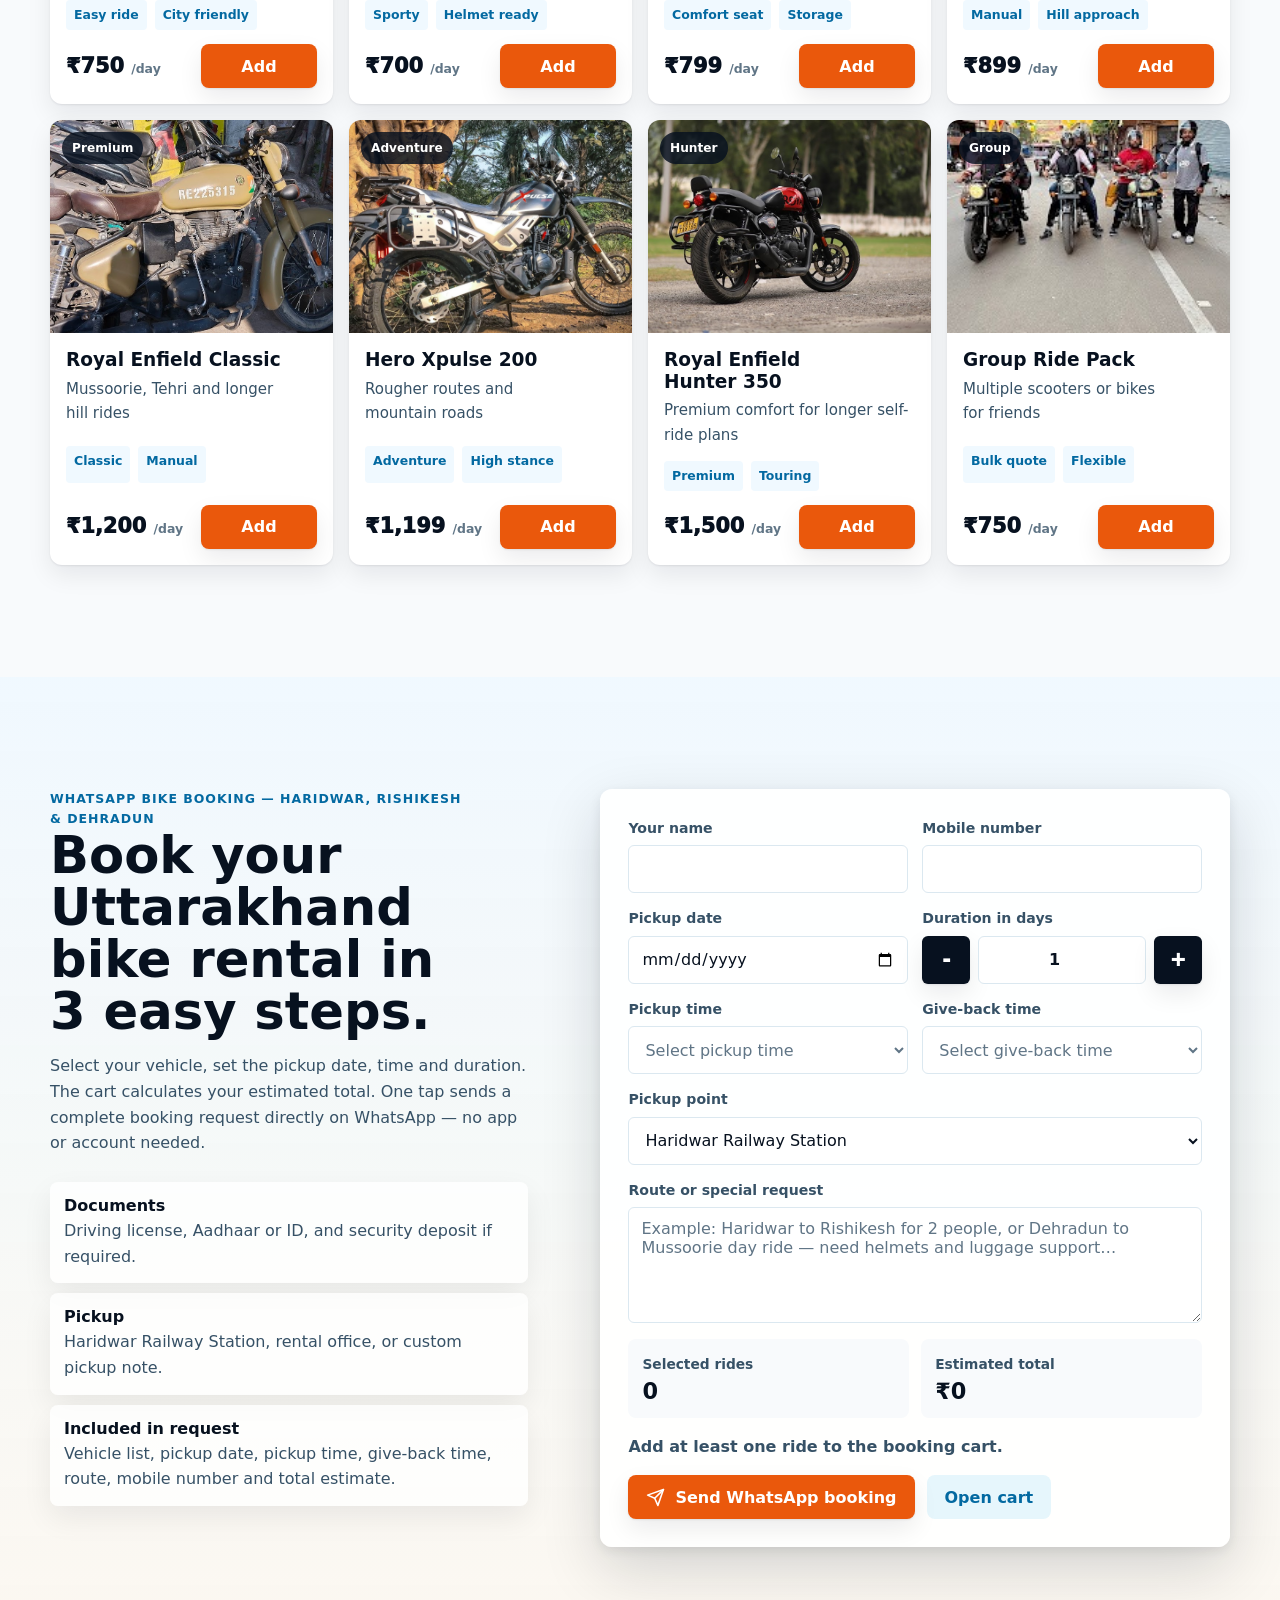
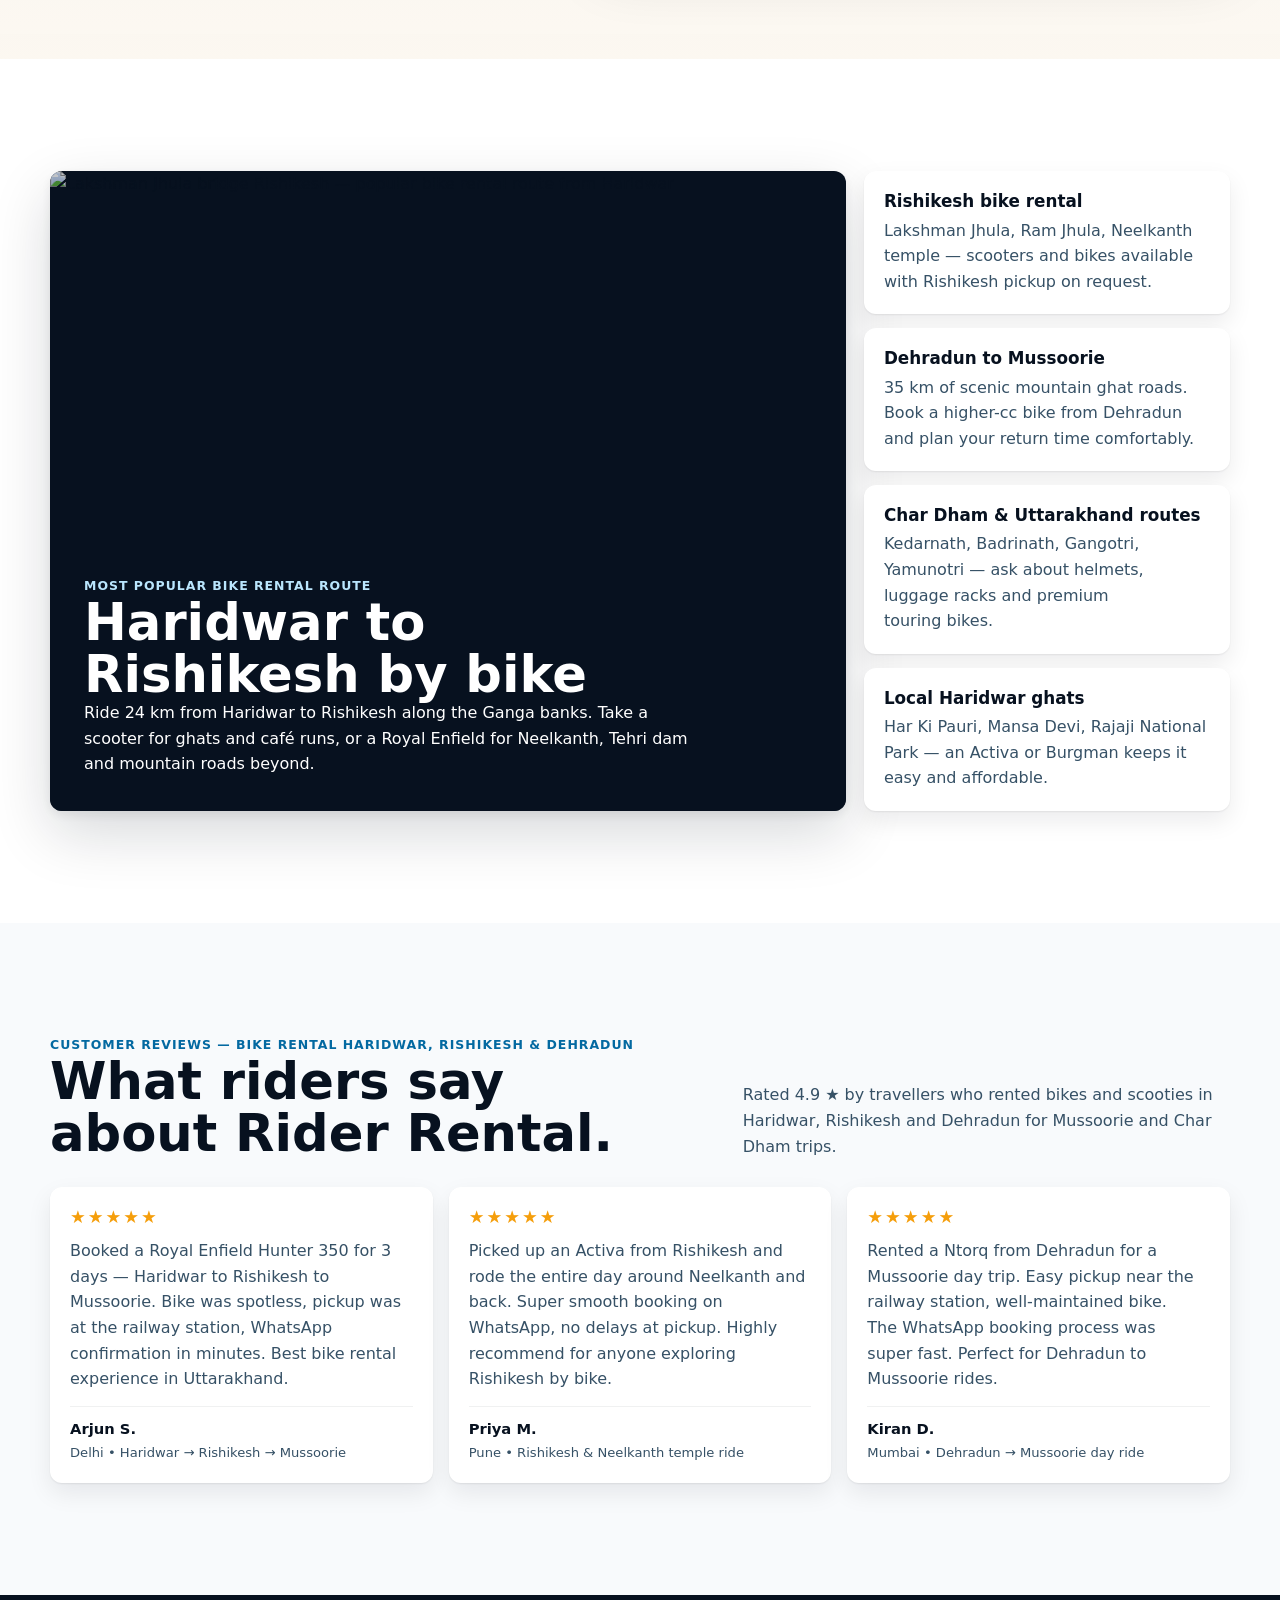
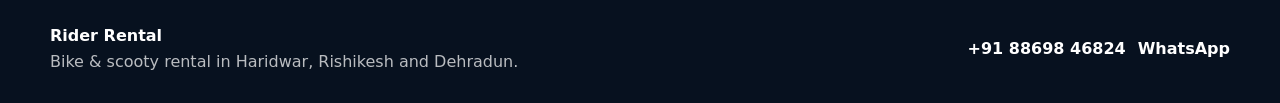
==== commit 40bd4900: "update starting rental price from ₹600 to ₹750 across SEO tags, metadata, and site content" ====
--- a/index.html
+++ b/index.html
@@ -7,9 +7,12 @@
   <meta name="theme-color" content="#07111f">
 
   <!-- Primary SEO -->
-  <title>Bike &amp; Scooty Rental in Haridwar, Rishikesh &amp; Dehradun | Royal Enfield, Activa, Ntorq | Rider Rental</title>
-  <meta name="description" content="Rent bikes and scooties in Haridwar, Rishikesh and Dehradun from ₹600/day. Honda Activa, TVS Ntorq, Royal Enfield Hunter 350 &amp; more for Mussoorie and Char Dham routes. Instant WhatsApp booking.">
-  <meta name="keywords" content="bike rental Haridwar, scooty rental Haridwar, bike rental Rishikesh, scooty rental Rishikesh, bike rental Dehradun, Royal Enfield rental Haridwar, Rishikesh bike hire, Dehradun bike hire, Uttarakhand bike rental, scooter on rent Haridwar, Haridwar to Rishikesh bike, Activa on rent Haridwar, Royal Enfield Rishikesh, Dehradun to Mussoorie bike">
+  <title>Bike &amp; Scooty Rental in Haridwar, Rishikesh &amp; Dehradun | Royal Enfield, Activa, Ntorq | Rider Rental
+  </title>
+  <meta name="description"
+    content="Rent bikes and scooties in Haridwar, Rishikesh and Dehradun from ₹750/day. Honda Activa, TVS Ntorq, Royal Enfield Hunter 350 &amp; more for Mussoorie and Char Dham routes. Instant WhatsApp booking.">
+  <meta name="keywords"
+    content="bike rental Haridwar, scooty rental Haridwar, bike rental Rishikesh, scooty rental Rishikesh, bike rental Dehradun, Royal Enfield rental Haridwar, Rishikesh bike hire, Dehradun bike hire, Uttarakhand bike rental, scooter on rent Haridwar, Haridwar to Rishikesh bike, Activa on rent Haridwar, Royal Enfield Rishikesh, Dehradun to Mussoorie bike">
   <link rel="canonical" href="https://rider-rental.vercel.app/">
   <link rel="sitemap" type="application/xml" href="/sitemap.xml">
 
@@ -17,7 +20,8 @@
   <meta property="og:type" content="website">
   <meta property="og:url" content="https://rider-rental.vercel.app/">
   <meta property="og:title" content="Bike &amp; Scooty Rental in Haridwar, Rishikesh &amp; Dehradun | Rider Rental">
-  <meta property="og:description" content="Rent bikes from ₹600/day in Haridwar, Rishikesh and Dehradun. Royal Enfield, Honda Activa, TVS Ntorq for Mussoorie &amp; Char Dham. Book on WhatsApp.">
+  <meta property="og:description"
+    content="Rent bikes from ₹750/day in Haridwar, Rishikesh and Dehradun. Royal Enfield, Honda Activa, TVS Ntorq for Mussoorie &amp; Char Dham. Book on WhatsApp.">
   <meta property="og:image" content="https://rider-rental.vercel.app/assets/places/hero-haridwar-rishikesh.jpg">
   <meta property="og:locale" content="en_IN">
   <meta property="og:site_name" content="Rider Rental">
@@ -25,7 +29,8 @@
   <!-- Twitter / X Card -->
   <meta name="twitter:card" content="summary_large_image">
   <meta name="twitter:title" content="Bike &amp; Scooty Rental in Haridwar, Rishikesh &amp; Dehradun">
-  <meta name="twitter:description" content="Rent bikes from ₹600/day. Royal Enfield, Activa, Ntorq for Rishikesh, Mussoorie &amp; Char Dham. WhatsApp booking.">
+  <meta name="twitter:description"
+    content="Rent bikes from ₹750/day. Royal Enfield, Activa, Ntorq for Rishikesh, Mussoorie &amp; Char Dham. WhatsApp booking.">
   <meta name="twitter:image" content="https://rider-rental.vercel.app/assets/places/hero-haridwar-rishikesh.jpg">
 
   <!-- JSON-LD LocalBusiness Schema -->
@@ -34,10 +39,10 @@
     "@context": "https://schema.org",
     "@type": "LocalBusiness",
     "name": "Rider Rental",
-    "description": "Bike and scooty rental in Haridwar, Rishikesh and Dehradun for Mussoorie and Char Dham routes. Honda Activa, TVS Ntorq, Royal Enfield available from ₹600 per day.",
+    "description": "Bike and scooty rental in Haridwar, Rishikesh and Dehradun for Mussoorie and Char Dham routes. Honda Activa, TVS Ntorq, Royal Enfield available from ₹750 per day.",
     "url": "https://rider-rental.vercel.app/",
     "telephone": "+918869846824",
-    "priceRange": "₹600 – ₹1500 per day",
+    "priceRange": "₹750 – ₹1500 per day",
     "image": "https://rider-rental.vercel.app/assets/places/hero-haridwar-rishikesh.jpg",
     "address": {
       "@type": "PostalAddress",
@@ -72,7 +77,7 @@
   <script async src="https://www.googletagmanager.com/gtag/js?id=G-M33LQDB69N"></script>
   <script>
     window.dataLayer = window.dataLayer || [];
-    function gtag(){dataLayer.push(arguments);}
+    function gtag() { dataLayer.push(arguments); }
     gtag('js', new Date());
     gtag('config', 'G-M33LQDB69N', {
       page_title: document.title,
@@ -84,7 +89,7 @@
   <script async src="https://www.googletagmanager.com/gtag/js?id=AW-18230274556"></script>
   <script>
     window.dataLayer = window.dataLayer || [];
-    function gtag(){dataLayer.push(arguments);}
+    function gtag() { dataLayer.push(arguments); }
     gtag('js', new Date());
     gtag('config', 'AW-18230274556');
   </script>
@@ -141,7 +146,8 @@
           <h1 id="hero-title"><span>Rider</span><span>Rental</span></h1>
           <p class="hero-lede">
             Rent a Honda Activa, TVS Ntorq or Royal Enfield in Haridwar, Rishikesh or Dehradun.
-            Perfect for Mussoorie, Char Dham and Uttarakhand routes. Add your ride, set pickup details and send a WhatsApp booking in minutes.
+            Perfect for Mussoorie, Char Dham and Uttarakhand routes. Add your ride, set pickup details and send a
+            WhatsApp booking in minutes.
           </p>
           <div class="hero-actions">
             <a class="button button-primary" href="#bikes">
@@ -223,7 +229,8 @@
                 </svg>
               </div>
               <div class="card-image-wrapper">
-                <img class="card-image" src="assets/bikes/hero-xpulse-200.jpg" alt="Hero Xpulse 200 adventure bike on rent in Haridwar">
+                <img class="card-image" src="assets/bikes/hero-xpulse-200.jpg"
+                  alt="Hero Xpulse 200 adventure bike on rent in Haridwar">
                 <span class="card-price-badge">₹1,199/day</span>
               </div>
               <div class="card-footer">
@@ -313,8 +320,9 @@
                 </svg>
               </div>
               <div class="card-image-wrapper">
-                <img class="card-image" src="assets/bikes/honda-activa-grey.jpg" alt="Honda Activa Grey scooty on rent in Haridwar">
-                <span class="card-price-badge">₹600/day</span>
+                <img class="card-image" src="assets/bikes/honda-activa-grey.jpg"
+                  alt="Honda Activa Grey scooty on rent in Haridwar">
+                <span class="card-price-badge">₹750/day</span>
               </div>
               <div class="card-footer">
                 <div class="card-actions">
@@ -348,7 +356,7 @@
 
     <section class="trust-strip" aria-label="Why rent from Rider Rental">
       <div>
-        <strong>₹600/day</strong>
+        <strong>₹750/day</strong>
         <span>Starting price — Activa, Ntorq, Burgman, Royal Enfield</span>
       </div>
       <div>
@@ -396,7 +404,8 @@
           <h2 id="booking-title">Book your Uttarakhand bike rental in 3 easy steps.</h2>
           <p>
             Select your vehicle, set the pickup date, time and duration. The cart calculates
-            your estimated total. One tap sends a complete booking request directly on WhatsApp — no app or account needed.
+            your estimated total. One tap sends a complete booking request directly on WhatsApp — no app or account
+            needed.
           </p>
           <div class="document-list">
             <div>
@@ -554,19 +563,23 @@
         <div class="route-stack">
           <article class="mini-route reveal">
             <strong>Rishikesh bike rental</strong>
-            <span>Lakshman Jhula, Ram Jhula, Neelkanth temple — scooters and bikes available with Rishikesh pickup on request.</span>
+            <span>Lakshman Jhula, Ram Jhula, Neelkanth temple — scooters and bikes available with Rishikesh pickup on
+              request.</span>
           </article>
           <article class="mini-route reveal">
             <strong>Dehradun to Mussoorie</strong>
-            <span>35 km of scenic mountain ghat roads. Book a higher-cc bike from Dehradun and plan your return time comfortably.</span>
+            <span>35 km of scenic mountain ghat roads. Book a higher-cc bike from Dehradun and plan your return time
+              comfortably.</span>
           </article>
           <article class="mini-route reveal">
             <strong>Char Dham &amp; Uttarakhand routes</strong>
-            <span>Kedarnath, Badrinath, Gangotri, Yamunotri — ask about helmets, luggage racks and premium touring bikes.</span>
+            <span>Kedarnath, Badrinath, Gangotri, Yamunotri — ask about helmets, luggage racks and premium touring
+              bikes.</span>
           </article>
           <article class="mini-route reveal">
             <strong>Local Haridwar ghats</strong>
-            <span>Har Ki Pauri, Mansa Devi, Rajaji National Park — an Activa or Burgman keeps it easy and affordable.</span>
+            <span>Har Ki Pauri, Mansa Devi, Rajaji National Park — an Activa or Burgman keeps it easy and
+              affordable.</span>
           </article>
         </div>
       </div>
@@ -577,14 +590,17 @@
         <div class="section-head">
           <div>
             <p class="eyebrow dark">Customer reviews — bike rental Haridwar, Rishikesh &amp; Dehradun</p>
-          <h2 id="reviews-title">What riders say about Rider Rental.</h2>
-        </div>
-        <p>Rated 4.9 ★ by travellers who rented bikes and scooties in Haridwar, Rishikesh and Dehradun for Mussoorie and Char Dham trips.</p>
+            <h2 id="reviews-title">What riders say about Rider Rental.</h2>
+          </div>
+          <p>Rated 4.9 ★ by travellers who rented bikes and scooties in Haridwar, Rishikesh and Dehradun for Mussoorie
+            and Char Dham trips.</p>
         </div>
         <div class="review-grid">
           <article class="review-card reveal" itemscope itemtype="https://schema.org/Review">
             <span class="rating" aria-label="5 out of 5 stars">★★★★★</span>
-            <p itemprop="reviewBody">Booked a Royal Enfield Hunter 350 for 3 days — Haridwar to Rishikesh to Mussoorie. Bike was spotless, pickup was at the railway station, WhatsApp confirmation in minutes. Best bike rental experience in Uttarakhand.</p>
+            <p itemprop="reviewBody">Booked a Royal Enfield Hunter 350 for 3 days — Haridwar to Rishikesh to Mussoorie.
+              Bike was spotless, pickup was at the railway station, WhatsApp confirmation in minutes. Best bike rental
+              experience in Uttarakhand.</p>
             <footer>
               <strong itemprop="author">Arjun S.</strong>
               <span>Delhi • Haridwar → Rishikesh → Mussoorie</span>
@@ -592,7 +608,9 @@
           </article>
           <article class="review-card reveal" itemscope itemtype="https://schema.org/Review">
             <span class="rating" aria-label="5 out of 5 stars">★★★★★</span>
-            <p itemprop="reviewBody">Picked up an Activa from Rishikesh and rode the entire day around Neelkanth and back. Super smooth booking on WhatsApp, no delays at pickup. Highly recommend for anyone exploring Rishikesh by bike.</p>
+            <p itemprop="reviewBody">Picked up an Activa from Rishikesh and rode the entire day around Neelkanth and
+              back. Super smooth booking on WhatsApp, no delays at pickup. Highly recommend for anyone exploring
+              Rishikesh by bike.</p>
             <footer>
               <strong itemprop="author">Priya M.</strong>
               <span>Pune • Rishikesh &amp; Neelkanth temple ride</span>
@@ -600,7 +618,9 @@
           </article>
           <article class="review-card reveal" itemscope itemtype="https://schema.org/Review">
             <span class="rating" aria-label="5 out of 5 stars">★★★★★</span>
-            <p itemprop="reviewBody">Rented a Ntorq from Dehradun for a Mussoorie day trip. Easy pickup near the railway station, well-maintained bike. The WhatsApp booking process was super fast. Perfect for Dehradun to Mussoorie rides.</p>
+            <p itemprop="reviewBody">Rented a Ntorq from Dehradun for a Mussoorie day trip. Easy pickup near the railway
+              station, well-maintained bike. The WhatsApp booking process was super fast. Perfect for Dehradun to
+              Mussoorie rides.</p>
             <footer>
               <strong itemprop="author">Kiran D.</strong>
               <span>Mumbai • Dehradun → Mussoorie day ride</span>
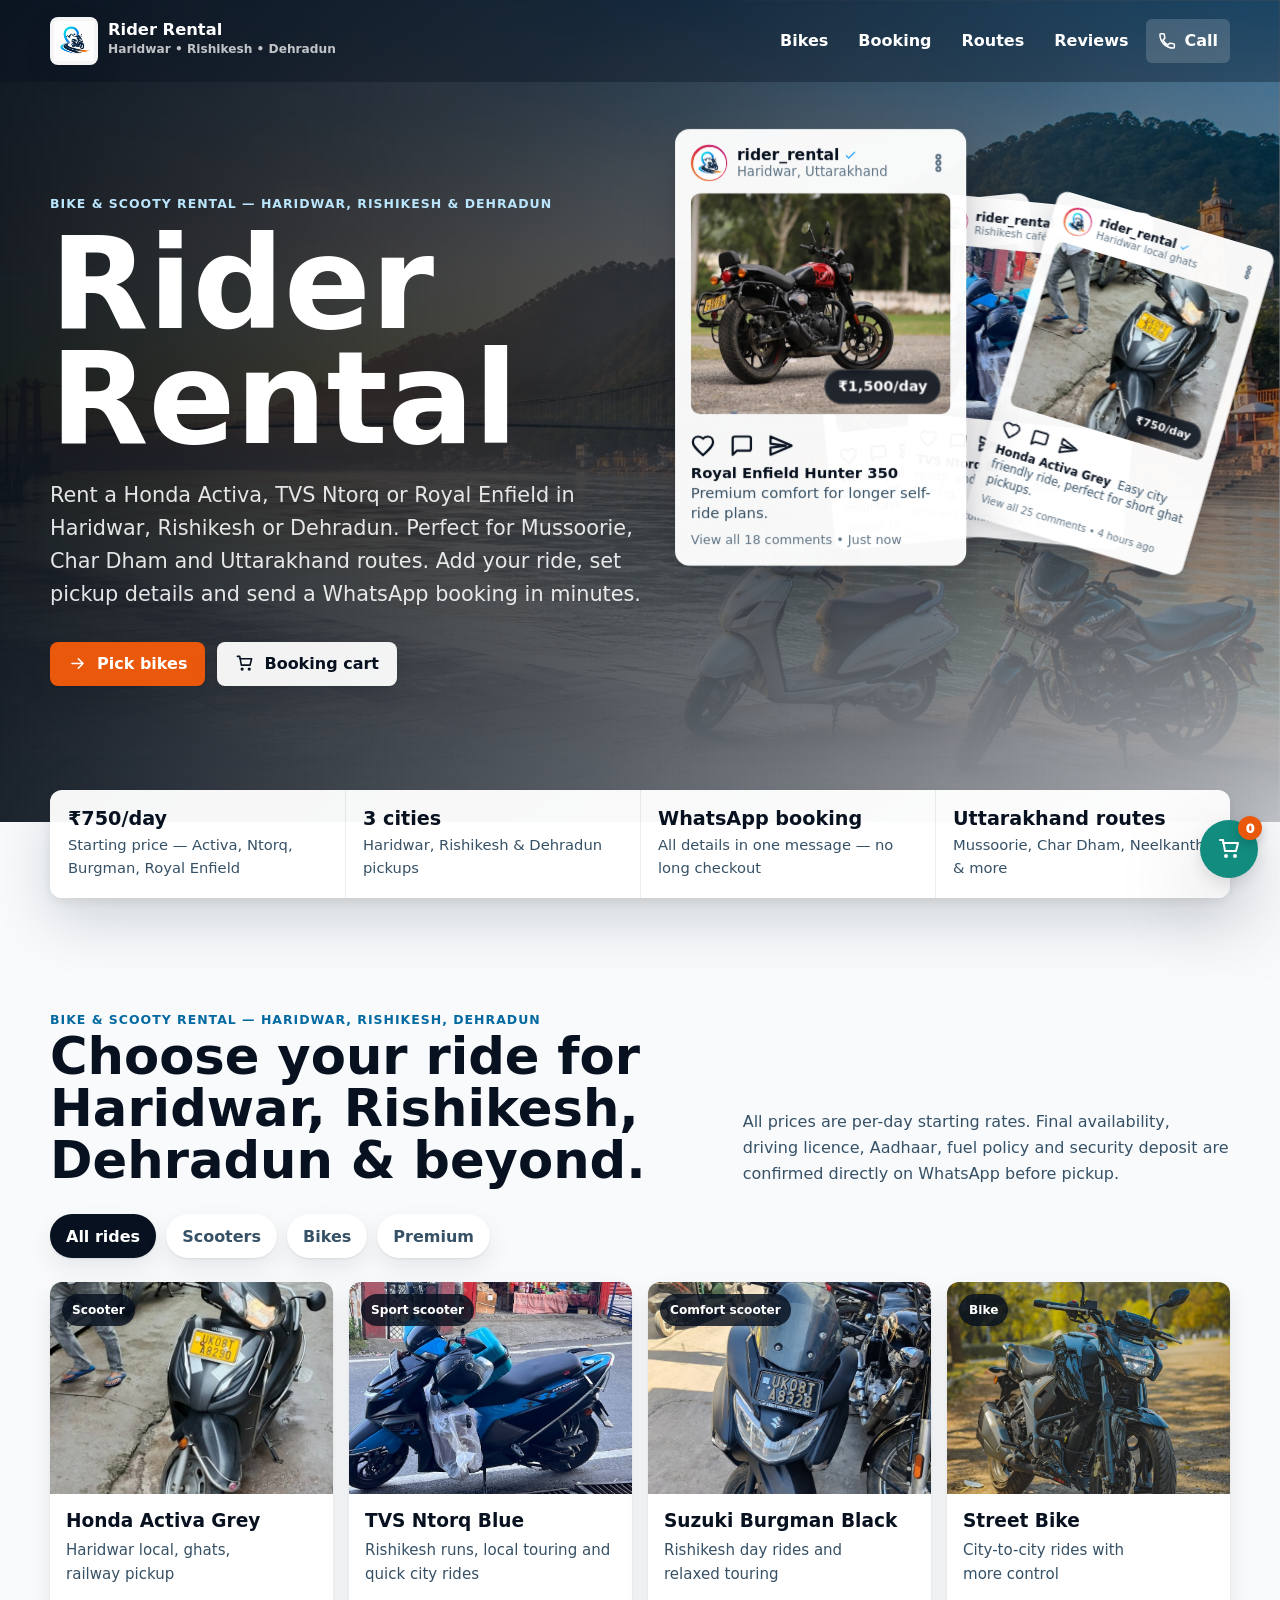
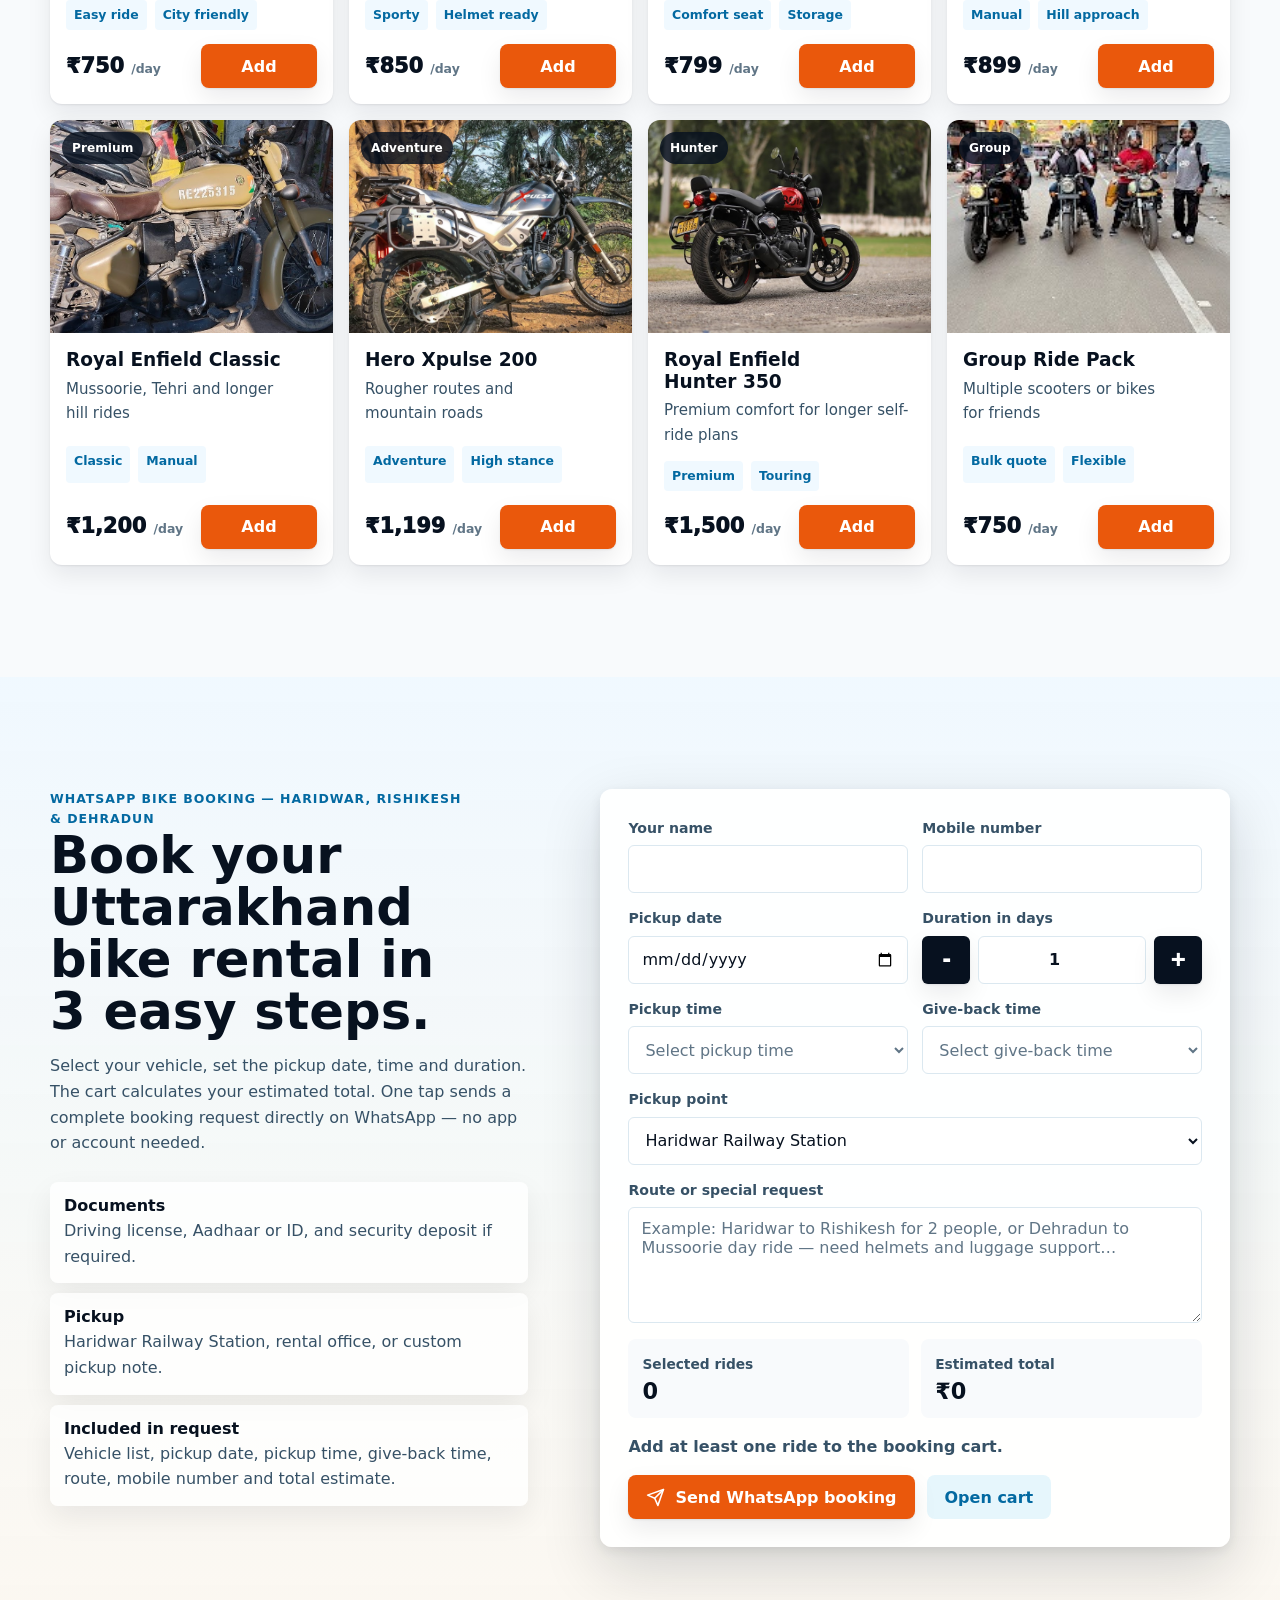
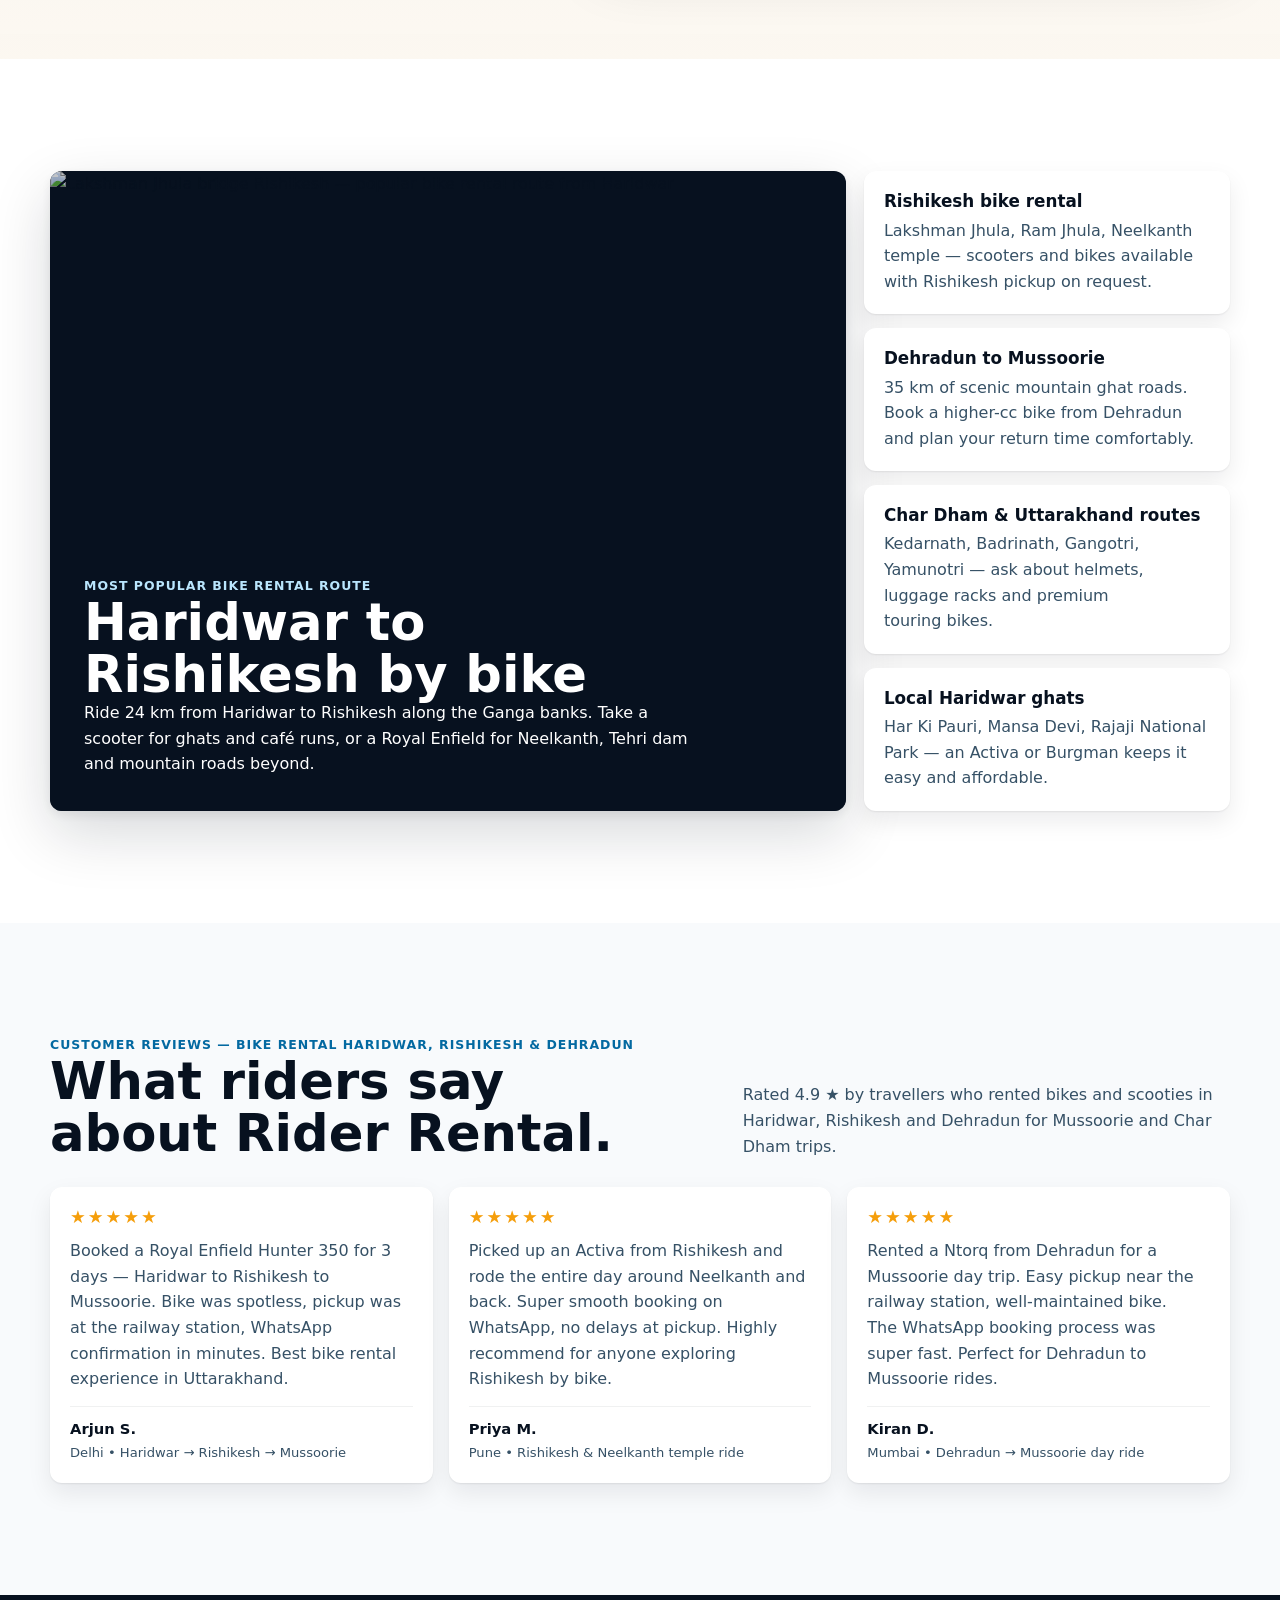
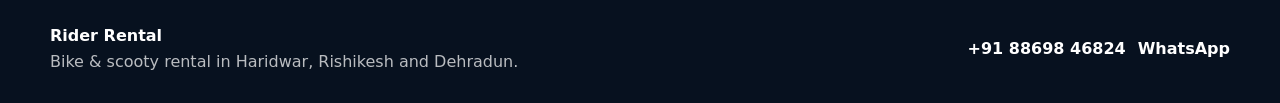
==== commit bf52443a: "update TVS Ntorq daily rental price from ₹700 to ₹850" ====
--- a/index.html
+++ b/index.html
@@ -276,7 +276,7 @@
               </div>
               <div class="card-image-wrapper">
                 <img class="card-image" src="assets/bikes/tvs-ntorq-blue.jpg" alt="TVS Ntorq Blue">
-                <span class="card-price-badge">₹700/day</span>
+                <span class="card-price-badge">₹850/day</span>
               </div>
               <div class="card-footer">
                 <div class="card-actions">
